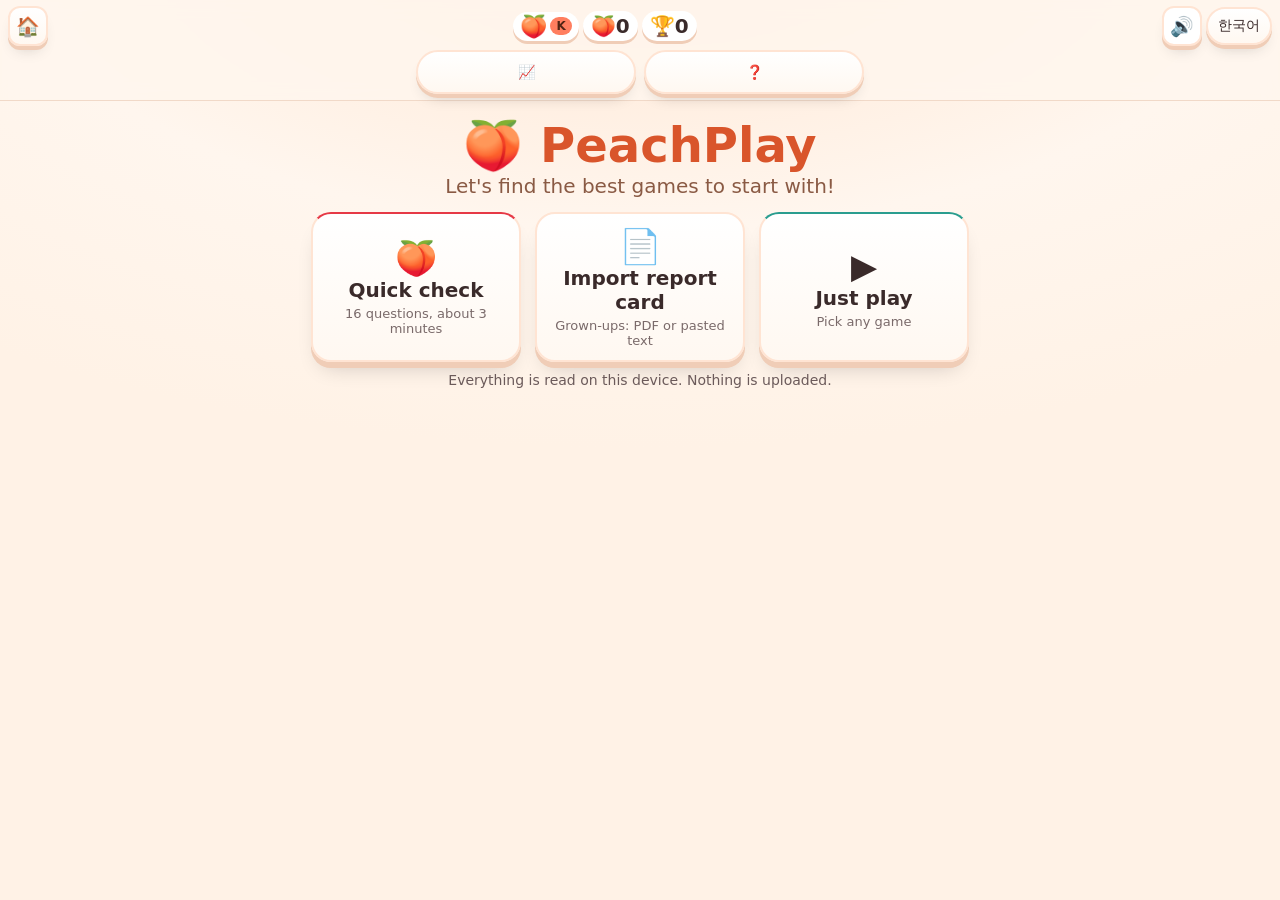
==== play/index.html @ 43c6a1ed "Update site (source commit 716fc8ab267067c719ed28357dd8ea54da8e684c)" ====
<!doctype html>
<html lang="en">
<head>
<meta charset="utf-8">
<meta name="viewport" content="width=device-width, initial-scale=1, viewport-fit=cover">
<meta name="mobile-web-app-capable" content="yes">
<meta name="apple-mobile-web-app-capable" content="yes">
<meta name="apple-mobile-web-app-title" content="PeachPlay">
<meta name="apple-mobile-web-app-status-bar-style" content="default">
<link rel="apple-touch-icon" href="apple-touch-icon.png">
<meta name="theme-color" content="#ff9a76">
<title>PeachPlay</title>
<link rel="manifest" href="manifest.webmanifest">
<link rel="icon" href="icon.svg" type="image/svg+xml">
<link rel="stylesheet" href="style.css">
<link rel="stylesheet" href="ui.css">
<link rel="stylesheet" href="demo.css">
<link rel="stylesheet" href="pair1to1.css">
<link rel="stylesheet" href="represent.css">
<link rel="stylesheet" href="directions.css">
<link rel="stylesheet" href="ladder.css">
<link rel="stylesheet" href="blockpuzzle.css">
<link rel="stylesheet" href="grade1.css">
<link rel="stylesheet" href="grade3-math.css">
<link rel="stylesheet" href="grade3-math2.css">
<link rel="stylesheet" href="grade3-read.css">
<link rel="stylesheet" href="grade3-sci.css">
<link rel="stylesheet" href="grade3-ss.css">
<link rel="stylesheet" href="grade4-math.css">
<link rel="stylesheet" href="grade4-math2.css">
<link rel="stylesheet" href="grade4-read.css">
<link rel="stylesheet" href="grade4-sci.css">
<link rel="stylesheet" href="grade4-ss.css">
<link rel="stylesheet" href="grade5-math.css">
<link rel="stylesheet" href="grade5-math2.css">
<link rel="stylesheet" href="grade5-read.css">
<link rel="stylesheet" href="grade5-sci.css">
<link rel="stylesheet" href="grade5-ss.css">
<link rel="stylesheet" href="beta.css">
<link rel="stylesheet" href="a11y.css">
<link rel="stylesheet" href="manip.css">
<link rel="stylesheet" href="puzzle.css">
<link rel="stylesheet" href="dictionary.css">
<link rel="stylesheet" href="print.css">
<link rel="stylesheet" href="paper.css">
<link rel="stylesheet" href="theme.css">
<link rel="stylesheet" href="gradeP.css">
<link rel="stylesheet" href="gap3-inquiry.css">
<link rel="stylesheet" href="gap3-social1.css">
<link rel="stylesheet" href="gap3-poetry.css">
<link rel="stylesheet" href="gap3-book.css">
<link rel="stylesheet" href="gap3-econ5.css">
<link rel="stylesheet" href="phoneme.css">
<link rel="stylesheet" href="habit.css">
<link rel="stylesheet" href="homecard.css">
</head>
<body>
<header>
  <button id="homeBtn" class="icon" aria-label="Home">🏠</button>
  <div class="hinfo"><button id="profBtn" class="chip" aria-label="Who is playing?">🍑</button><div id="peaches" aria-live="polite">🍑0</div><span id="cleanStreak" class="clean-streak" aria-live="polite" aria-atomic="true" hidden></span><button id="stkChip" class="chip" aria-label="Stickers">🏆0</button></div>
  <button id="muteBtn" class="icon" aria-label="Sound on/off">🔊</button>
  <button id="langBtn" class="pill">한국어</button>
  <nav id="hnav"><button id="navProg" class="pill">📈</button><button id="navFaq" class="pill">❓</button></nav>
</header>
<div id="sbar" role="progressbar" aria-valuemin="0" aria-valuenow="0" aria-valuemax="10"><i></i></div>
<main id="view"></main>
<div id="rot" role="alert"><div class="rotbox"><div class="rotico">📱↻</div><p>Turn your phone upright<br><span>폰을 세로로 돌려 주세요</span></p><button id="rotok" class="pill">Play anyway · 그냥 하기</button></div></div>
<script src="version.js"></script>
<script src="i18n.js"></script>
<script src="learnlog.js"></script>
<script src="learner-style.js"></script>
<script src="review-spacing.js"></script>
<script src="today.js"></script>
<script src="homecard.js"></script>
<script src="weekly.js"></script>
<script src="fluency-check.js"></script>
<script src="voice.js"></script>
<script src="core.js"></script>
<script src="demo.js"></script>
<script src="games-math.js"></script>
<script src="games-pair1to1.js"></script>
<script src="games-read.js"></script>
<script src="stroke-data.js"></script>
<script src="games-write.js"></script>
<script src="games-read2.js"></script>
<script src="games-phoneme.js"></script>
<script src="games-math2.js"></script>
<script src="games-represent.js"></script>
<script src="games-directions.js"></script>
<script src="games-ladder.js"></script>
<script src="games-ga.js"></script>
<script src="games-sci.js"></script>
<script src="games-sci2.js"></script>
<script src="games-brain.js"></script>
<script src="games-more.js"></script>
<script src="games-blocks.js"></script>
<script src="games-blockpuzzle.js"></script>
<script src="games-think.js"></script>
<script src="games-gifted.js"></script>
<script src="games1-math.js"></script>
<script src="games1-math2.js"></script>
<script src="games1-draw.js"></script>
<script src="games2-math.js"></script>
<script src="games2-read.js"></script>
<script src="games2-sci.js"></script>
<script src="maps-data.js"></script>
<script src="games2-ss.js"></script>
<script src="games3-math.js"></script>
<script src="games3-math2.js"></script>
<script src="games3-read.js"></script>
<script src="games3-sci.js"></script>
<script src="games3-ss.js"></script>
<script src="games4-math.js"></script>
<script src="games4-math2.js"></script>
<script src="games4-read.js"></script>
<script src="games4-sci.js"></script>
<script src="games4-ss.js"></script>
<script src="games5-math.js"></script>
<script src="games5-math2.js"></script>
<script src="games5-read.js"></script>
<script src="games5-sci.js"></script>
<script src="games5-ss.js"></script>
<script src="games1-read.js"></script>
<script src="games1-sci.js"></script>
<script src="world-data.js"></script>
<script src="games1-ss.js"></script>
<script src="games-puzzle.js"></script>
<script src="manip.js"></script>
<script src="dictionary.js"></script>
<script src="gradeP-data.js"></script>
<script src="gamesP-math.js"></script>
<script src="gamesP-read.js"></script>
<script src="gamesP-sci.js"></script>
<script src="gamesP-life.js"></script>
<script src="games-gap3-inquiry.js"></script>
<script src="games-gap3-social1.js"></script>
<script src="games-gap3-poetry.js"></script>
<script src="games-gap3-book.js"></script>
<script src="games-gap3-econ5.js"></script>
<script src="adaptive-extra.js"></script>
<script src="report-parse.js"></script>
<script src="profile.js"></script>
<script src="school-results.js"></script>
<script src="faq.js"></script>
<script src="profiles.js"></script>
<script src="adaptive.js"></script>
<script src="backup.js"></script>
<script src="session-report.js"></script>
<script src="app.js"></script>
<script src="print.js"></script>
<script src="paper.js"></script>
<script src="pwa.js"></script>
<script src="notice.js"></script>
<canvas id="fx"></canvas>
</body>
</html>
---- play/style.css ----
:root{--bg:#fff1e6;--card:#fff;--ink:#3a2a2a;--peach:#ff9a76;--leaf:#4caf50;--good:#2a9d8f;--bad:#e76f51;--blue:#4cc9f0;
  --math:#ff8c42;--read:#7b61ff;--ss:#e63946;--sci:#2a9d8f}
*{box-sizing:border-box;-webkit-tap-highlight-color:transparent}
html,body{margin:0;min-height:100%;background:var(--bg);color:var(--ink);font-family:"Segoe UI",system-ui,sans-serif;touch-action:manipulation}
header{display:flex;justify-content:space-between;align-items:center;padding:8px 16px;position:sticky;top:0;background:var(--bg);z-index:5}
#peaches{font-size:28px;font-weight:700}
button{font:inherit;color:inherit;cursor:pointer;border:0}
button:disabled{cursor:default}
.icon{font-size:32px;background:var(--card);border-radius:16px;width:64px;height:64px;box-shadow:0 3px 0 #0002}
.pill{font-size:20px;background:var(--card);border-radius:999px;padding:14px 22px;box-shadow:0 3px 0 #0002}
main{max-width:1000px;margin:0 auto;padding:8px 16px 40px;text-align:center}
h1{font-size:clamp(34px,6vw,54px);margin:4px 0 0;color:#d9552b}
h2{font-size:26px;text-align:left;margin:22px 0 10px}
.tag{font-size:20px;margin-bottom:8px;color:#8a5a44}
.subj.math h2{color:var(--math)}.subj.read h2{color:var(--read)}.subj.ss h2{color:var(--ss)}.subj.sci h2{color:var(--sci)}
.menu{display:grid;grid-template-columns:repeat(auto-fill,minmax(210px,1fr));gap:14px}
.big{background:var(--card);border-radius:24px;padding:16px 10px;font-size:22px;font-weight:700;box-shadow:0 6px 0 #0002;min-height:130px;border-top:8px solid var(--math)}
.big.read{border-top-color:var(--read)}.big.ss{border-top-color:var(--ss)}.big.sci{border-top-color:var(--sci)}
.big .gi{display:block;font-size:40px}
.big small{display:block;font-size:16px;font-weight:400;margin-top:6px;color:#7a6a6a}
.big:active,.opt:active{transform:translateY(3px)}
.prompt{font-size:clamp(24px,4vw,36px);font-weight:700;margin:12px 0}
.say{font-size:28px;background:var(--blue);border-radius:999px;padding:6px 16px;margin-left:10px}
.show{margin:8px 0;font-size:64px}
.train{display:flex;gap:10px;justify-content:center;flex-wrap:wrap;margin:14px 0}
.car{background:var(--card);border-radius:18px;padding:10px;min-width:100px;box-shadow:0 4px 0 #0002;border:4px solid var(--math)}
.car .n{font-size:42px;font-weight:800}
.car.gap{border-style:dashed;background:#fff8}
.dots{display:grid;grid-template-columns:repeat(5,1fr);gap:3px;font-size:16px;line-height:1.1;min-height:36px}
.pat .pc{background:var(--card);border-radius:14px;width:76px;height:76px;font-size:44px;display:flex;align-items:center;justify-content:center;border:3px solid var(--math)}
.pat .pc.gap{border-style:dashed;background:#fff8}
.opts{display:flex;gap:16px;justify-content:center;flex-wrap:wrap;margin-top:12px}
.opt{background:var(--card);border-radius:24px;min-width:130px;min-height:100px;padding:10px 16px;box-shadow:0 6px 0 #0002;display:flex;flex-direction:column;align-items:center;justify-content:center;font-size:24px}
.opt .num{font-size:52px;font-weight:800}
.opt .emo{font-size:72px;line-height:1.1}
.opt .ol{font-size:20px;font-weight:600;margin-top:4px}
.opt .word{font-size:28px;font-weight:700}
.opt.ok{background:var(--good);color:#fff}
.opt.no{background:var(--bad);color:#fff;animation:shake .3s}
@keyframes shake{25%{transform:translateX(-8px)}75%{transform:translateX(8px)}}
.opts.words .opt{min-width:220px}
.opts.groups .opt{min-width:200px}
.opts.shapes .opt{min-width:120px}
.opts.flags .opt{padding:12px}
.shape{width:90px;height:90px}
.flag{width:260px;max-width:40vw;border:2px solid #0003;border-radius:6px}
.grp{display:flex;flex-wrap:wrap;gap:2px;justify-content:center;max-width:210px;font-size:34px;line-height:1.1}
.grp.sm{font-size:30px}
.story{display:flex;align-items:center;justify-content:center;gap:14px;flex-wrap:wrap;font-size:34px}
.story .op{font-size:44px;font-weight:800}
.story .gone{opacity:.35;text-decoration:line-through;filter:grayscale(1);position:relative}
.story .gone::after{content:'✖';color:#c1121f;position:absolute;left:0;font-size:30px}
.frame{display:grid;grid-template-columns:repeat(5,1fr);gap:10px;max-width:560px;margin:20px auto;background:var(--card);padding:14px;border-radius:24px;box-shadow:0 5px 0 #0002}
.frame.mini{gap:4px;max-width:260px;margin:0;padding:8px}
.frame.mini .cell{font-size:26px;border-width:2px;border-radius:8px}
.cell{aspect-ratio:1;background:#eef;border-radius:16px;font-size:clamp(32px,7vw,56px);display:flex;align-items:center;justify-content:center;border:3px dashed #99a}
.cell.on{background:#ffeccf;border:3px solid var(--peach)}
/* Empty ten-frame cells are not buttons; no pointer cursor (Chromebook mouse users read it as clickable). */
.scatter{display:flex;flex-wrap:wrap;gap:6px;justify-content:center;max-width:620px;margin:0 auto}
.obj{background:none;font-size:56px;padding:4px;position:relative;line-height:1}
.obj.counted{opacity:.45}
.obj.counted::after{content:attr(data-n);position:absolute;right:0;top:0;background:var(--good);color:#fff;border-radius:50%;font-size:20px;width:30px;height:30px;line-height:30px;font-weight:700}
.graph{display:flex;gap:30px;justify-content:center;align-items:flex-end;font-size:30px}
.gstack{display:flex;flex-direction:column-reverse;border-bottom:4px solid #8a5a44;padding:0 10px}
.gstack span{line-height:1.1}
.glabel{margin-top:4px}
.letter{font-size:clamp(80px,18vw,140px);font-weight:800;color:var(--read);line-height:1}
.bigword{font-size:52px;font-weight:700}
.hint{font-size:18px;color:#8a5a44;margin-top:4px}
.mapwrap{display:flex;gap:20px;justify-content:center;align-items:center}
.map{display:grid;grid-template-columns:repeat(3,80px);grid-template-rows:repeat(3,80px);gap:4px;background:#bfe3b4;padding:8px;border-radius:14px}
.mc{background:#d9f2d0;border-radius:8px;font-size:48px;display:flex;align-items:center;justify-content:center}
.rose{position:relative;width:110px;height:110px;border:4px solid var(--ink);border-radius:50%;background:var(--card);font-size:22px;font-weight:800}
.rose span{position:absolute}.rn{top:2px;left:50%;transform:translateX(-50%)}.rs{bottom:2px;left:50%;transform:translateX(-50%)}.rw{left:8px;top:50%;transform:translateY(-50%)}.re{right:8px;top:50%;transform:translateY(-50%)}
.cheer{font-size:34px;font-weight:800;color:var(--good);min-height:46px;margin-top:10px}
.fact{font-size:22px;min-height:30px;color:#6b4a3a}
.next{font-size:28px;background:var(--peach);color:#fff;border-radius:999px;padding:16px 36px;box-shadow:0 5px 0 #0002;margin-top:10px}
.tablewrap{overflow-x:auto}
table{margin:auto;background:var(--card);border-radius:16px;padding:12px;font-size:18px;text-align:left}
td,th{padding:6px 12px}
.form{display:flex;flex-wrap:wrap;gap:10px;justify-content:center;align-items:center}
input{font:inherit;font-size:20px;padding:12px;border-radius:12px;border:2px solid #cbb;min-width:240px}
.link{background:none;text-decoration:underline;font-size:18px;margin:26px 0 10px;display:block;margin-inline:auto}
.note{font-size:14px;color:#8a7a7a;max-width:640px;margin:10px auto}
.focus{font-size:20px}
@media (max-width:600px){.flag{max-width:70vw}.opt .emo{font-size:56px}.map{grid-template-columns:repeat(3,64px);grid-template-rows:repeat(3,64px)}}

.progress{height:26px;background:#fff;border-radius:999px;margin:4px auto 0;max-width:420px;position:relative;overflow:hidden;box-shadow:inset 0 2px 0 #0002}
.progress div{height:100%;background:var(--peach)}
.progress span{position:absolute;inset:0;font-size:16px;font-weight:700;line-height:26px}
.skip{background:none;font-size:20px;text-decoration:underline;margin:6px 0}
.opt.picked{background:#ffe8b0}
.big.pick{border-top-width:8px;position:relative}
.big.pick::before{content:'⭐';position:absolute;right:10px;top:6px;font-size:26px}
.subj.picks h2{color:#d9552b}
.intro .big{min-height:170px}
textarea{width:100%;max-width:640px;font:inherit;font-size:16px;padding:10px;border-radius:12px;border:2px solid #cbb}
.note2{font-size:18px;color:#6b4a3a}
.warn{color:var(--bad);font-weight:700}

.canvaswrap{display:flex;justify-content:center;margin:8px 0}
canvas.draw{background:#fff;border-radius:18px;box-shadow:0 5px 0 #0002;touch-action:none;cursor:crosshair}
.palette{display:flex;gap:8px;justify-content:center;flex-wrap:wrap;margin:8px 0}
.sw{width:48px;height:48px;border-radius:50%;border:4px solid #fff;box-shadow:0 2px 0 #0003}
.sw.sel{border-color:var(--ink)}.sw.sz{background:var(--card);font-size:22px}
.slots{display:flex;gap:8px;justify-content:center;flex-wrap:wrap;margin:6px 0}
.slot{min-width:56px;height:68px;padding:0 8px;border-bottom:5px solid var(--ink);font-size:44px;font-weight:800;color:var(--good);display:flex;align-items:center;justify-content:center}
.opts.tiles .opt.tile{min-width:64px;min-height:72px;font-size:36px;font-weight:800;padding:6px 14px}
.tile.used{opacity:.25}
.big-say{font-size:44px;padding:10px 28px}
.bar{height:34px;border-radius:17px;margin:6px 0}
.opts.bars .opt{min-width:300px;align-items:flex-start}
.mem{display:grid;grid-template-columns:repeat(4,1fr);gap:10px;max-width:520px;margin:12px auto}
.card{aspect-ratio:1;border-radius:16px;background:var(--peach);font-size:44px;font-weight:800;position:relative;box-shadow:0 4px 0 #0002;color:var(--ink)}
.card .face{display:none}.card.flip{background:#fff}.card.flip .back{display:none}.card.flip .face{display:inline}
.card.gone{visibility:hidden}
.subj.write h2{color:#9d4edd}.big.write{border-top-color:#9d4edd}

.big.surprise{width:100%;max-width:420px;min-height:90px;margin:12px auto;display:block;border-top-color:var(--peach);background:#fff6ec}
.train.sm .car{min-width:70px;padding:6px}.train.sm .dots{font-size:12px}

.map.n4{grid-template-columns:repeat(4,64px);grid-template-rows:repeat(4,64px)}
.map.n4 .mc{font-size:38px}
/* Flags level 2: two small feature pictures per choice (stripes, star layout, star count, gold circle). */
.fpair{display:flex;gap:6px;align-items:center;justify-content:center}
.fpair{max-width:100%}
.ffeat{width:clamp(30px,6dvh,44px);flex:0 1 auto;min-width:0;height:auto;border:1px solid #0003;border-radius:4px}
.ffeat.fnum{width:auto;border:0;font-size:clamp(15px,3dvh,22px);white-space:nowrap;font-weight:800;line-height:1}
---- play/ui.css ----
/* Phone-first layout pass: everything for one question fits on one screen, answers sit in one row. */
header{padding:6px 12px}
.icon{width:52px;height:52px;font-size:26px;border-radius:14px}
.pill{font-size:17px;padding:10px 16px}
#peaches{font-size:24px}
main{padding:4px 12px 28px}

/* question line: text + small speaker inline */
.prompt{font-size:clamp(20px,5.6vw,32px);line-height:1.25;margin:6px 0 4px}
.say{display:inline-flex;align-items:center;justify-content:center;font-size:20px;width:44px;height:44px;padding:0;margin-left:8px;vertical-align:middle}
.show{margin:4px 0;font-size:clamp(44px,13vw,64px)}
.cheer{font-size:clamp(24px,6.5vw,34px);min-height:38px;margin-top:6px}
.fact{font-size:clamp(16px,4.4vw,22px);min-height:26px}

/* number trains: one row, cars share the width */
.train{display:flex;flex-wrap:nowrap;gap:6px;justify-content:center;margin:8px 0}
.car{flex:1 1 0;min-width:0;max-width:130px;padding:6px 4px;border-width:3px;border-radius:14px}
.car .n{font-size:clamp(26px,8.5vw,42px);line-height:1.1}
.dots{font-size:clamp(9px,2.7vw,15px);gap:1px;min-height:0}
.dots span{line-height:1.05}
.train.sm{flex-wrap:wrap}
.train.sm .car{flex:0 0 calc(20% - 6px);max-width:none}
.train.sm .dots{font-size:clamp(8px,2.2vw,11px)}
.pat{flex-wrap:wrap}
.pat .pc{flex:0 0 auto;width:clamp(48px,14vw,76px);height:clamp(48px,14vw,76px);font-size:clamp(28px,8vw,44px)}

/* answer rows: always one row (wrap only where many tiles are needed) */
.opts{display:flex;flex-wrap:nowrap;gap:10px;justify-content:center;align-items:stretch;margin-top:8px}
.opt{flex:1 1 0;min-width:0 !important;max-width:200px;min-height:84px;padding:8px 6px;border-radius:20px}
.opt .num{font-size:clamp(32px,10vw,52px)}
.opt .emo{font-size:clamp(40px,13vw,68px)}
.opt .ol{font-size:clamp(13px,3.6vw,18px);line-height:1.15;word-break:keep-all}
.opts.words,.opts.bars{flex-direction:column;align-items:center}
.opts.words .opt,.opts.bars .opt{flex:none;width:100%;max-width:460px;min-height:64px}
.opts.tiles{flex-wrap:wrap}
.opts.tiles .opt.tile{flex:0 0 auto;min-width:56px !important}
.opts.flags .opt{max-width:300px}
.flag{width:100%;max-width:none}
.opts.groups .opt{max-width:260px}
.grp{max-width:100%;font-size:clamp(22px,7vw,34px)}
.grp.sm{font-size:clamp(20px,6vw,30px)}
.shape{width:clamp(56px,18vw,90px);height:clamp(56px,18vw,90px)}
.bar{max-width:100%}

/* buttons */
.next{position:sticky;bottom:12px;font-size:clamp(22px,6vw,28px);padding:14px 32px;z-index:4}
.skip{font-size:16px;margin:2px 0}
.progress{height:20px;margin:2px auto 0}.progress span{line-height:20px;font-size:13px}

/* home: two columns on phones */
h1{font-size:clamp(30px,8vw,48px);margin:2px 0 0}
h2{font-size:22px;margin:16px 0 8px}
.menu{grid-template-columns:repeat(auto-fill,minmax(150px,1fr));gap:10px}
.big{min-height:112px;padding:12px 8px;font-size:clamp(16px,4.4vw,20px);border-radius:20px}
.big .gi{font-size:34px}
.big small{font-size:13px;margin-top:4px}
.big.surprise{min-height:76px;font-size:22px}
.big.surprise .gi{display:inline;margin-right:8px;font-size:30px}
.mem{gap:8px}
.map{grid-template-columns:repeat(3,clamp(52px,16vw,80px));grid-template-rows:repeat(3,clamp(52px,16vw,80px))}
.map.n4{grid-template-columns:repeat(4,clamp(46px,13vw,64px));grid-template-rows:repeat(4,clamp(46px,13vw,64px))}
.rose{width:clamp(80px,24vw,110px);height:clamp(80px,24vw,110px);font-size:18px}
.mapwrap{gap:12px}
.frame{max-width:min(520px,100%);gap:6px;padding:10px;margin:10px auto}
.scatter .obj,.obj{font-size:clamp(40px,12vw,56px)}
.letter{font-size:clamp(70px,22vw,130px)}
.slot{min-width:44px;height:56px;font-size:36px}

/* dots: drawn with CSS so they scale exactly to the car width */
.car{overflow:hidden}
.dots{display:grid;grid-template-columns:repeat(5,1fr);gap:clamp(1px,.6vw,3px);font-size:0;padding:0 2px}
.dots span{display:block;font-size:0;aspect-ratio:1;border-radius:50%;background:radial-gradient(circle at 35% 30%,#8ecbff,#2f80ed)}
html,body{overflow-x:clip}

/* use the height of a phone: roomier rows */
.opts{margin-top:clamp(14px,4vh,40px)}
.opt{min-height:clamp(96px,15vh,150px)}
.train{margin:clamp(10px,3vh,28px) 0}
.opts.words .opt,.opts.bars .opt{min-height:64px}
.opts.tiles .opt.tile{min-height:64px}
.cheer{margin-top:clamp(8px,2vh,20px)}

/* global sound toggle in the header */
#muteBtn{width:52px;height:52px;font-size:26px;background:#fff}
#muteBtn.off{background:#ffd6d0}
body.muted .say{opacity:.35}

/* check-ups */
h2{display:flex;justify-content:space-between;align-items:center;gap:8px}
.chk{background:#fff;border-radius:999px;padding:8px 14px;font-size:15px;font-weight:700;box-shadow:0 3px 0 #0002;color:var(--ink)}
.scorebox{background:#fff;border-radius:24px;padding:16px;max-width:420px;margin:10px auto;box-shadow:0 5px 0 #0002}
.bigscore{display:block;font-size:56px;font-weight:800;color:var(--good)}
.peachrow{display:block;font-size:24px;line-height:1.3;word-break:break-all}
.cmp{font-size:22px;font-weight:700}
.good{color:var(--good);font-size:20px;font-weight:700}
.bar2{display:inline-block;width:90px;height:12px;background:#eee;border-radius:6px;overflow:hidden}.bar2 i{display:block;height:100%;background:var(--peach)}

/* brain games */
.subj.brain h2{color:#6c5ce7}.big.brain{border-top-color:#6c5ce7}
.dotsvg{width:min(92vw,440px);max-height:56vh;background:#fff;border-radius:20px;box-shadow:0 5px 0 #0002;margin:6px auto;display:block;touch-action:none}
.dc{fill:#fff;stroke:#1d3557;stroke-width:1.2}.dg.done .dc{fill:#06d6a0}.dg.no .dc{fill:#e76f51}
.dt{font-size:5px;font-weight:800;text-anchor:middle;fill:#1d3557;pointer-events:none}
.dg{cursor:pointer}
.ldot{fill:#1d3557}
.lcount{font-size:22px;font-weight:800;margin:4px 0}
.shadowed{filter:brightness(0);opacity:.85}
.maze{display:grid;grid-template-columns:repeat(var(--n),var(--cs,clamp(44px,14vw,64px)));margin:10px auto;width:max-content;touch-action:none;background:#fff;border-radius:6px;padding:4px}
.mc2{width:clamp(44px,14vw,64px);height:clamp(44px,14vw,64px);display:flex;align-items:center;justify-content:center;font-size:clamp(26px,8vw,38px);border:0 solid #1d3557}
.mc2.wt{border-top-width:4px}.mc2.wr{border-right-width:4px}.mc2.wb{border-bottom-width:4px}.mc2.wl{border-left-width:4px}
.mc2.trail{background:#fff0c9}
.dpad{display:flex;flex-direction:column;align-items:center;gap:6px;margin-top:8px}
.dpad .pill{font-size:26px;min-width:64px;min-height:56px;margin:2px}
.pads{display:grid;grid-template-columns:1fr 1fr;gap:12px;width:min(88vw,360px);margin:14px auto}
.pad{aspect-ratio:1.2;border-radius:24px;box-shadow:0 6px 0 #0003;opacity:.78}
.pad.lit{opacity:1;filter:brightness(1.35);transform:scale(.97);box-shadow:0 0 0 6px #fff8}
.opts.five .opt,.opts.four .opt{padding:4px}

/* game screens: question on top, picture centered, answers within thumb reach */
#view:has(> .prompt){display:flex;flex-direction:column;min-height:calc(100dvh - 72px)}
#view:has(> .prompt) > .show{margin:auto 0;padding:6px 0}
#view:has(> .prompt) > .frame,#view:has(> .prompt) > .dotsvg,#view:has(> .prompt) > .maze,#view:has(> .prompt) > .canvaswrap,#view:has(> .prompt) > .mem,#view:has(> .prompt) > .pads,#view:has(> .prompt) > .scatter{margin-top:auto;margin-bottom:auto}
#view:has(> .prompt) > .opts{margin-top:0;margin-bottom:6px}
#view:has(> .prompt) > .opts.tiles{margin-top:8px}
#view:has(> .prompt) > .cheer{margin-top:4px}
.frame.big10{max-width:min(380px,88vw);margin:0 auto;gap:8px}
.frame.big10 .cell{font-size:clamp(28px,9vw,44px)}
.cell.new{background:#d6f5e3;border:3px solid var(--good);animation:pop .35s}
@keyframes pop{0%{transform:scale(.6)}100%{transform:scale(1)}}
.eqline{font-size:clamp(40px,12vw,64px)}
.qbox{display:inline-block;min-width:1.2em;border:4px dashed var(--peach);border-radius:14px;padding:0 10px}
.num.eq{font-size:clamp(30px,9vw,44px);white-space:nowrap}

.linesvg~div .pill{min-height:52px;min-width:96px;touch-action:manipulation}

/* no picture above the answers: center the answers instead of leaving a gap */
#view:has(> .prompt):not(:has(> .show)) > .opts{margin-top:auto;margin-bottom:auto}
#view:has(> .prompt):not(:has(> .show)) > .opts .opt{min-height:clamp(120px,22vh,200px)}
#view:has(> .prompt):not(:has(> .show)) > .opts .emo{font-size:clamp(48px,15vw,84px)}
#view:has(> .prompt):not(:has(> .show)) > .opts.groups .opt{min-height:clamp(150px,26vh,240px)}
.show .emo{font-size:clamp(72px,24vw,120px);line-height:1}
.show .bigword .emo{font-size:clamp(56px,18vw,90px)}
#view:has(> .prompt):not(:has(> .show)) > .opts .grp,#view:has(> .prompt):not(:has(> .show)) > .opts .grp.sm{font-size:clamp(30px,9.5vw,46px)}

/* ===== polish: look and feel ===== */
html,body{font-family:ui-rounded,"SF Pro Rounded","Nunito","Segoe UI",system-ui,sans-serif;background:radial-gradient(1100px 520px at 50% -8%,#ffe6d2 0,#fff6ee 58%,#fff2e6 100%) fixed;color:#3a2a2a}
header{background:rgba(255,246,238,.85);backdrop-filter:blur(8px)}
.opt,.big,.icon,.pill{background:linear-gradient(#fff,#fff8f1);box-shadow:0 6px 0 #f0cdb7,0 14px 22px -10px #00000033;border:2px solid #ffe4d3;transition:transform .08s,box-shadow .08s}
.icon,.pill{box-shadow:0 4px 0 #f0cdb7,0 10px 16px -8px #0003}
.opt:active,.big:active,.pill:active,.icon:active{transform:translateY(4px);box-shadow:0 2px 0 #f0cdb7}
@media (hover:hover){.opt:hover:not(:disabled),.big:hover{transform:translateY(-2px)}}
.opt.ok{background:linear-gradient(#3ccfb1,#2a9d8f);color:#fff;border-color:#2a9d8f;box-shadow:0 6px 0 #1f7a6f}
.opt.no{background:linear-gradient(#f08a6f,#e76f51);color:#fff;border-color:#e76f51}
.next{background:linear-gradient(#ffad8c,#ff8a65);box-shadow:0 6px 0 #d96b47,0 14px 22px -10px #0004}
.big.surprise{background:linear-gradient(#fff3e0,#ffe2c2)}
.hero{display:flex;align-items:center;justify-content:center;gap:10px;margin:2px 0 -4px}
.hero .peachy{width:clamp(72px,22vw,104px);height:auto;animation:float 3s ease-in-out infinite}
.bubble{background:#fff;border-radius:18px;padding:10px 16px;font-weight:800;font-size:clamp(16px,4.6vw,22px);box-shadow:0 4px 0 #f0cdb7;position:relative}
.bubble::before{content:'';position:absolute;left:-9px;top:50%;margin-top:-8px;border:8px solid transparent;border-right-color:#fff;border-left:0}
@keyframes float{50%{transform:translateY(-6px) rotate(-3deg)}}
pk-cheer{display:flex;align-items:center;justify-content:center;gap:10px}
pk-cheer .peachy{width:clamp(40px,12vw,56px);height:auto;flex:none}
pk-cheer .peachy.happy{animation:hop .6s}
pk-cheer .peachy.oops{animation:shake .4s}
@keyframes hop{0%{transform:translateY(8px) scale(.8)}40%{transform:translateY(-12px) scale(1.1)}100%{transform:none}}
#sbar{height:8px;background:#f3d9c8;margin:0 14px 2px;border-radius:99px;overflow:hidden;visibility:hidden}
#sbar i{display:block;height:100%;width:0;background:linear-gradient(90deg,#ff9a76,#ffd166);border-radius:99px;transition:width .45s}
#fx{position:fixed;inset:0;pointer-events:none;z-index:50;width:100%;height:100%}
.toprow{display:grid;grid-template-columns:1fr 1fr;gap:10px;margin:10px 0}
.toprow .big.surprise{margin:0;max-width:none;width:100%;min-height:72px;font-size:clamp(15px,4.2vw,20px);display:flex;align-items:center;justify-content:center;gap:6px}
.toprow .big.surprise .gi{margin:0;font-size:26px}
.stickergrid{display:grid;grid-template-columns:repeat(5,1fr);gap:10px;max-width:460px;margin:12px auto}
.stk{aspect-ratio:1;display:flex;align-items:center;justify-content:center;font-size:clamp(28px,9vw,42px);border-radius:16px;background:#fff;box-shadow:0 3px 0 #0002}
.stk.lock{background:#f2e6dc;color:#c9b7a8;font-size:22px;box-shadow:none}.stk.got{animation:pop .4s}
.newsticker{margin:8px auto;font-weight:800;font-size:20px}
.newsticker .stk{width:112px;height:112px;margin:6px auto;font-size:64px;background:#fff7d6;animation:pop .7s;box-shadow:0 0 0 6px #ffe08a,0 8px 0 #0002}
/* new game visuals */
.qsvg{width:100%;max-width:150px;height:auto;display:block;margin:auto}
.bignum{font-size:clamp(70px,22vw,110px);font-weight:800;color:var(--good);line-height:1}
.nlsvg{width:min(94vw,520px);height:auto}
.clocksvg{width:clamp(150px,46vw,220px);height:auto}
.coinsvg{width:clamp(44px,13vw,64px);height:auto}
.coinrow{display:flex;flex-wrap:wrap;gap:6px;justify-content:center;max-width:420px;margin:auto}
.cdot{display:inline-block;width:clamp(44px,14vw,68px);height:clamp(44px,14vw,68px);border-radius:50%;border:3px solid #fff;box-shadow:0 3px 0 #0003}
.mixrow{display:flex;align-items:center;justify-content:center;gap:10px;font-size:40px}
.rgrid{display:grid;grid-template-columns:repeat(var(--n),clamp(56px,17vw,80px));gap:4px;margin:auto;background:#d9f2d0;padding:6px;border-radius:14px}
.rc{width:clamp(56px,17vw,80px);height:clamp(56px,17vw,80px);background:#f3fbef;border-radius:10px;display:flex;align-items:center;justify-content:center;font-size:clamp(30px,10vw,44px)}
.rprog{min-height:54px;background:#fff;border-radius:14px;padding:6px 10px;margin:8px auto;font-size:30px;max-width:420px;width:100%;box-shadow:inset 0 2px 0 #0001}
.rprog em{font-size:15px;color:#8a7a7a;font-style:normal}
.rkeys{display:flex;gap:8px;justify-content:center;margin:6px 0}
.rkeys .pill{font-size:28px;min-width:62px;min-height:56px}

/* block drop */
.bstat{font-size:22px;font-weight:800;margin:2px 0}
.bboard{--cs:clamp(30px,9vw,42px);display:grid;grid-template-columns:repeat(var(--w),var(--cs));gap:2px;background:#cfe3f5;padding:5px;border-radius:14px;touch-action:none;margin:6px auto;width:max-content;box-shadow:0 5px 0 #0002;user-select:none}
.bc{width:var(--cs);height:var(--cs);border-radius:7px;background:#eaf3fb;box-sizing:border-box}
.bc.f{box-shadow:inset 0 -5px 0 #0003,inset 0 3px 0 #fff5}
.bc.g{background:transparent;border:2.5px dashed #7aa7d1}
.bctl{display:flex;gap:10px;justify-content:center;margin:8px 0}
.bctl .pill{min-width:clamp(60px,18vw,84px);min-height:64px;font-size:30px;padding:0}

/* ===== beveled tiles shared by block games ===== */
.bpc,.bc.f{box-shadow:inset 0 4px 0 rgba(255,255,255,.5),inset 0 -4px 0 rgba(0,0,0,.22),inset 4px 0 0 rgba(255,255,255,.22),inset -4px 0 0 rgba(0,0,0,.14)}
/* block puzzle */
.bpscreen{background:linear-gradient(#cdf7ef,#b6f1e5);border-radius:22px;padding:12px 8px 14px;margin-top:4px;box-shadow:0 6px 0 #8fd9cf}
.bphud{display:flex;align-items:center;justify-content:center;gap:26px;min-height:62px;color:#fff;text-shadow:0 3px 0 #0003}
.bphud .goal{display:flex;flex-direction:column;align-items:center;font-size:30px;font-weight:800;line-height:1}
.bphud .goal .gemsvg{width:42px;height:42px;filter:drop-shadow(0 2px 0 #0003)}
.bphud .gi2{font-size:34px}.bphud .lvl{font-size:22px;font-weight:800;color:#3a8f86;text-shadow:none}
.bigscore2{font-size:56px;font-weight:800;color:#4bbfae;text-shadow:0 3px 0 #fff,0 6px 0 #0002;line-height:1}
.bpboardwrap{display:flex;justify-content:center;margin-top:6px}
.bpboard{--cs:min(46px,calc((100vw - 64px) / var(--n)));display:grid;grid-template-columns:repeat(var(--n),var(--cs));gap:1px;background:#c5e9e3;border:6px solid #7fc6c3;border-radius:16px;padding:1px;touch-action:none;user-select:none;box-shadow:0 5px 0 #6bb3af}
.bpcell{width:var(--cs);height:var(--cs);background:#e8fdf9;position:relative}
.bpc{position:absolute;inset:0;background:var(--tc);border-radius:3px}
.bpc.gem{background:#d8b788}
.bpc .gemsvg{position:absolute;inset:16%;width:68%;height:68%}
.bpcell.gv{background:#c6f4d4}.bpcell.gx{background:#ffd9d4}.bpcell.gw{background:#fff1a8;box-shadow:inset 0 0 0 2px #ffcf33}
.bpcell.clr .bpc{animation:bpclear .32s ease-in forwards}
@keyframes bpclear{40%{filter:brightness(1.6)}100%{transform:scale(.1) rotate(40deg);opacity:0}}
.bptray{display:flex;justify-content:space-around;align-items:center;min-height:128px;margin-top:12px;touch-action:none}
.bpslot{width:31%;height:112px;display:flex;align-items:center;justify-content:center;cursor:grab;touch-action:none}
.bppiece{display:grid;grid-template-columns:repeat(var(--pw),var(--ts));grid-template-rows:repeat(var(--ph),var(--ts));--ts:min(28px,calc(104px / max(var(--pw),var(--ph))));filter:drop-shadow(0 3px 0 #0002)}
.bppiece.full{--ts:var(--cs);filter:drop-shadow(0 10px 6px #0005)}
.bppiece .bpc{position:relative;inset:auto;width:var(--ts);height:var(--ts)}
.bppiece span{display:block;width:var(--ts);height:var(--ts)}
.bpdrag{position:fixed;z-index:70;pointer-events:none}
.bpslot.lift .bppiece{opacity:.2}
.bphint{min-height:26px;text-align:center;font-weight:700;color:#2b6f69;margin-top:8px;font-size:clamp(14px,4vw,18px)}
.bpover{position:fixed;inset:0;background:#0007;display:flex;align-items:center;justify-content:center;z-index:80}
.bpcard{background:#fff;border-radius:26px;padding:24px 30px;text-align:center;box-shadow:0 10px 0 #0003;max-width:86vw;animation:pop .35s}
.bpcard h2{margin:0 0 6px;font-size:28px}.bpcard .stars{font-size:44px;margin:6px 0 12px;letter-spacing:4px}
.bpgo{background:linear-gradient(#63e783,#27b246);color:#fff;font-size:28px;font-weight:800;border-radius:16px;padding:14px 38px;box-shadow:0 6px 0 #17802f;border:2px solid #86f2a0;text-shadow:0 2px 0 #0003;min-width:200px}
.bpgo:active{transform:translateY(4px);box-shadow:0 2px 0 #17802f}
/* adventure map */
.bpmap{background:linear-gradient(#4f5fc7,#33408e);border-radius:22px;padding:14px 10px 16px;color:#fff;text-align:center;box-shadow:0 6px 0 #232d6b}
.bphead{font-size:30px;font-weight:800;text-shadow:0 3px 0 #0003}
.trophy svg{width:60px;height:60px;margin-top:4px}
.bpcap{opacity:.85;margin:4px 0 12px;font-size:clamp(14px,4vw,17px)}
.bprow{display:flex;justify-content:center;gap:3px;margin-bottom:3px}
.bpt{--ts:clamp(30px,9.2vw,40px);width:var(--ts);height:var(--ts);background:#3c4a96;color:#8794d6;font-weight:800;border-radius:4px;font-size:15px;box-shadow:inset 0 0 0 1px #0003;border:0;padding:0}
.bpt.done{background:linear-gradient(#6fc8f7,#3a9bd9);color:#fff;box-shadow:inset 0 4px 0 #fff6,inset 0 -4px 0 #0003}
.bpt.cur{background:linear-gradient(#ffe066,#f5b800);color:#8a4b00;box-shadow:0 0 0 3px #fff9,inset 0 4px 0 #fff8;transform:scale(1.18);position:relative;z-index:2;animation:float 1.6s ease-in-out infinite}
.bptiles{margin:6px 0 14px}
.bpend{background:rgba(255,255,255,.14);color:#fff;border-radius:999px;padding:10px 22px;font-size:17px;font-weight:700;margin-top:12px;display:block;margin-inline:auto}
/* falling blocks: same look */
.bstatrow{display:flex;align-items:center;justify-content:center;gap:24px;margin:2px 0}
.bnextbox{display:flex;align-items:center;gap:8px;font-weight:700;color:#3a8f86}
.bnext{--pw:2;display:grid;grid-template-columns:repeat(var(--pw),16px);gap:2px;background:#e8fdf9;padding:5px;border-radius:8px;min-width:38px;min-height:38px;justify-content:center;align-content:center}
.bnext i,.bnext b{display:block;width:16px;height:16px;border-radius:3px}.bnext i{box-shadow:inset 0 3px 0 #fff8,inset 0 -3px 0 #0003}
.bboard{background:#c5e9e3;border:6px solid #7fc6c3;border-radius:16px;gap:1px;padding:1px;box-shadow:0 5px 0 #6bb3af}
.bc{background:#e8fdf9;border-radius:3px}
.bc.g{background:#d7f5ef;border:2.5px dashed #6fbdb6}

/* think & create */
.subj.create h2{color:#d6336c}.big.create{border-top-color:#d6336c}
.gdots{display:flex;gap:6px;justify-content:center;margin:6px 0}.gdots i{width:12px;height:12px;border-radius:50%;background:#e7d7cb}.gdots i.ok{background:#2a9d8f}.gdots i.bad{background:#e76f51}
.gstage{display:flex;align-items:center;justify-content:center;width:min(78vw,300px);height:min(78vw,300px);margin:12px auto;border-radius:32px;background:linear-gradient(#fff,#fff4e8);border:3px solid #ffe0cc;box-shadow:0 8px 0 #f0cdb7;font-size:clamp(90px,28vw,150px);touch-action:manipulation}
.gstage.tap{background:#d6f5e3;border-color:#2a9d8f}
.gfb{min-height:36px;font-size:30px;text-align:center}
.cardstage{display:flex;justify-content:center;align-items:center;min-height:110px;margin:8px 0}
.boxes{display:flex;gap:18px;justify-content:center;margin:10px 0}
.cbox{width:clamp(110px,34vw,150px);height:clamp(110px,34vw,150px);border-radius:22px;background:linear-gradient(#fff,#fff6ee);border:4px dashed #cdb9a8;box-shadow:0 6px 0 #f0cdb7;display:flex;align-items:center;justify-content:center}
.cbox.hint{border-color:#2a9d8f;background:#d6f5e3;animation:pop .35s}
.memrow{display:flex;gap:12px;justify-content:center;font-size:clamp(46px,14vw,72px);flex-wrap:wrap;margin:16px 0}
.timebar{height:10px;max-width:320px;margin:10px auto;background:#f3d9c8;border-radius:99px;overflow:hidden}.timebar i{display:block;height:100%;width:100%;background:linear-gradient(90deg,#ffd166,#ff9a76);transform-origin:left;animation:shrink linear forwards}
@keyframes shrink{to{transform:scaleX(0)}}
.sdwrap{display:flex;flex-direction:column;align-items:center;gap:4px}
.sdg{display:grid;grid-template-columns:repeat(var(--c),clamp(52px,16vw,74px));gap:6px;background:#fff;padding:8px;border-radius:16px;box-shadow:0 4px 0 #f0cdb7}
.sdc{font-size:clamp(30px,10vw,46px);background:#fff8f1;border-radius:12px;aspect-ratio:1;padding:0;border:2px solid #ffe4d3}
.sdc.found{background:#d6f5e3;border-color:#2a9d8f}.sdc.no{background:#ffd9d4;animation:shake .3s}
.sdarrow{font-size:20px;opacity:.5}
.shape.big{width:clamp(110px,34vw,170px);height:clamp(110px,34vw,170px);fill:#cfd8e6}
.opt.idea.picked{background:linear-gradient(#ffe9a8,#ffd166);border-color:#f5b800}
.opts.imagine{flex-wrap:wrap}.opts.imagine .opt{flex:0 0 30%;max-width:none}
.scene{position:relative;width:100%;max-width:440px;aspect-ratio:1.25;margin:8px auto;border-radius:22px;box-shadow:0 6px 0 #0002;overflow:hidden;touch-action:none;cursor:pointer;border:4px solid #fff}
.scene .ps{position:absolute;font-size:clamp(32px,10vw,50px);line-height:1;user-select:none}
.pal{display:flex;flex-wrap:wrap;gap:6px;justify-content:center;max-width:440px;margin:6px auto}
.stkb{font-size:28px;width:52px;height:52px;border-radius:14px;background:#fff;box-shadow:0 3px 0 #f0cdb7;padding:0}.stkb.sel{background:#ffe9a8;outline:3px solid #f5b800}
.sparkrow{display:flex;gap:10px;justify-content:center;font-size:clamp(60px,20vw,100px)}
.spark{animation:float 3s ease-in-out infinite}.spark:nth-child(2){animation-delay:.4s}.spark:nth-child(3){animation-delay:.8s}

/* challenge zone */
.subj.gifted h2{color:#5f3dc4}.big.gifted{border-top-color:#5f3dc4}
.ag{display:grid;grid-template-columns:repeat(2,auto);gap:10px;justify-content:center}
.ag:has(.ac:nth-child(4)):not(:has(.ac:nth-child(5))){grid-template-columns:repeat(2,auto)}
.ac{display:flex;align-items:center;justify-content:center;width:clamp(70px,22vw,100px);height:clamp(70px,22vw,100px);background:#fff;border-radius:18px;font-size:clamp(40px,13vw,60px);box-shadow:0 4px 0 #f0cdb7}
.ac.q{background:#fff8f1;border:3px dashed var(--peach);color:var(--peach);font-weight:800}
.mxg{display:grid;grid-template-columns:repeat(var(--n),auto);gap:8px;justify-content:center}
.mxc{display:flex;align-items:center;justify-content:center;width:clamp(58px,18vw,76px);height:clamp(58px,18vw,76px);background:#fff;border-radius:14px;box-shadow:0 3px 0 #f0cdb7}
.mxc.q{background:#fff8f1;border:3px dashed var(--peach);color:var(--peach);font-size:34px;font-weight:800}
.fig{display:block}
.rotg{display:grid;grid-template-columns:repeat(var(--w),var(--px));grid-template-rows:repeat(var(--h),var(--px));gap:2px}
.rotg i,.rotg b{display:block;width:var(--px);height:var(--px);border-radius:4px}.rotg i{box-shadow:inset 0 4px 0 #fff6,inset 0 -4px 0 #0003}
.logictext{font-size:clamp(20px,5.6vw,28px);font-weight:700;max-width:420px;margin:auto;line-height:1.45;background:#fff;border-radius:18px;padding:14px 18px;box-shadow:0 4px 0 #f0cdb7}
details.gi{background:#fff;border-radius:14px;padding:10px 14px;margin:10px auto;max-width:640px;text-align:left;font-size:15px}
details.gi summary{font-weight:700;cursor:pointer}

/* round-complete screen: centered buttons */
.menu.intro{display:flex;flex-wrap:wrap;justify-content:center;gap:14px;margin-top:14px}
.menu.intro .big{flex:0 1 210px;min-width:150px;min-height:150px}
.menu.intro .big small{white-space:normal}
.toprow .big.surprise .bt{display:flex;flex-direction:column;align-items:flex-start;text-align:left;line-height:1.15}
.toprow .big.surprise .bt small{font-size:12px;font-weight:500;margin:2px 0 0;color:#7a6a6a}

/* sticky info header */
header{position:sticky;top:0;z-index:30;display:grid;grid-template-columns:auto 1fr auto auto;align-items:center;gap:8px;padding:6px 10px;border-bottom:1px solid #f1d9c8}
.hinfo{display:flex;align-items:center;justify-content:center;gap:8px;min-width:0}
#peaches,.chip{font-size:clamp(17px,5vw,24px);font-weight:800;background:#fff;border-radius:999px;padding:4px 12px;box-shadow:0 3px 0 #f0cdb7;white-space:nowrap}
.chip{border:0;cursor:pointer;color:inherit}
header .icon,#muteBtn{width:46px;height:46px;font-size:22px;border-radius:14px}
header .pill{font-size:15px;padding:10px 12px}
.helpbtn{display:block;margin:6px auto 2px;font-size:16px;padding:8px 18px}
.faqlist{max-width:680px;margin:12px auto;text-align:left}
details.faq{background:#fff;border-radius:16px;padding:12px 16px;margin:8px 0;box-shadow:0 3px 0 #f0cdb7}
details.faq summary{font-weight:800;font-size:clamp(16px,4.4vw,19px);cursor:pointer;list-style:none;display:flex;gap:8px}
details.faq summary::before{content:'Q';color:#fff;background:var(--peach);border-radius:8px;min-width:24px;height:24px;display:inline-flex;align-items:center;justify-content:center;font-size:14px;margin-top:1px}
details.faq p{margin:8px 0 2px 32px;line-height:1.5;font-size:clamp(15px,4vw,17px);color:#4a3a3a}

/* ===== fit every game screen into one screen (no scrolling) ===== */
.opts{margin-top:clamp(8px,2.5dvh,40px)}
.opt{min-height:clamp(78px,14dvh,150px)}
.opts.words .opt{min-height:clamp(46px,8dvh,64px)}
.opts.bars .opt{min-height:clamp(42px,7dvh,64px)}
.opts.tiles .opt.tile{min-height:clamp(52px,8dvh,64px)}
.show .emo{font-size:clamp(48px,min(24vw,14dvh),120px)}
.show .bigword .emo{font-size:clamp(44px,min(18vw,11dvh),90px)}
.shape.big{width:clamp(80px,min(34vw,17dvh),170px);height:clamp(80px,min(34vw,17dvh),170px)}
.opts.imagine .opt{flex:0 0 31%;min-height:clamp(66px,10.5dvh,100px)}
.opts.imagine .emo{font-size:clamp(30px,min(10vw,6.5dvh),52px)}
.opts.imagine .ol{font-size:clamp(12px,3.2vw,15px)}
/* the Next button floats above the layout, so it never makes the page taller */
#nx{position:fixed;bottom:12px;left:50%;transform:translateX(-50%);z-index:40;margin:0;width:max-content}
/* block puzzle */
.bpboard{--cs:max(24px,min(64px,calc((100vw - 56px) / var(--n)),calc((85dvh - 300px) / var(--n))))}
.bpscreen{padding:8px 8px 10px}
.bphud{min-height:52px;gap:20px}
.bphud .goal{font-size:26px}.bphud .goal .gemsvg{width:34px;height:34px}.bphud .gi2{font-size:28px}
.bptray{min-height:clamp(80px,14dvh,128px);margin-top:8px}
.bpslot{height:clamp(72px,12.5dvh,112px)}
.bppiece{--ts:min(28px,calc(clamp(66px,11.5dvh,104px) / max(var(--pw),var(--ph))))}
.bphint{min-height:22px;margin-top:4px}
.bpmap{padding:10px 8px 12px}
.trophy svg{width:clamp(36px,8dvh,60px);height:clamp(36px,8dvh,60px)}
/* falling blocks */
.bboard{--cs:max(22px,min(46px,calc((100dvh - 350px) / var(--h)),calc((100vw - 60px) / var(--w))))}
.bctl{margin:4px 0}.bctl .pill{min-height:clamp(52px,8dvh,64px)}
/* maze */
.maze{--mcs:max(28px,min(64px,calc((100dvh - 330px) / var(--n)),calc((100vw - 48px) / var(--n))));grid-template-columns:repeat(var(--n),var(--mcs))}
.mc2{width:var(--mcs);height:var(--mcs)}
.dpad{flex-direction:row;flex-wrap:wrap;justify-content:center;gap:8px;margin-top:6px}
.dpad>div{display:contents}
.dpad .pill{min-height:clamp(48px,7dvh,56px);margin:0}
/* robot */
.rgrid{--rcs:max(38px,min(80px,calc((100dvh - 440px) / var(--n)),calc((100vw - 56px) / var(--n))));grid-template-columns:repeat(var(--n),var(--rcs))}
.rc{width:var(--rcs);height:var(--rcs);font-size:calc(var(--rcs) * .55)}
.rprog{min-height:46px;margin:4px auto;font-size:26px}
.rkeys .pill{min-height:clamp(46px,7dvh,56px)}
/* spot the difference */
.sdg{--sdcs:max(34px,min(74px,calc((100dvh - 300px) / 6.8),calc((100vw - 64px) / 3.3)));grid-template-columns:repeat(var(--c),var(--sdcs))}
.sdc{width:var(--sdcs);height:var(--sdcs);aspect-ratio:auto;font-size:calc(var(--sdcs) * .6)}
/* build a scene */
.scene{width:min(100%,440px,calc(30dvh * 1.25));margin:6px auto}
.stkb{width:42px;height:42px;font-size:22px;border-radius:12px}
.pal{gap:4px;margin:4px auto}

/* answers without a picture: scale with the screen height, and keep list-style answers compact */
#view:has(> .prompt):not(:has(> .show)) > .opts .opt{min-height:clamp(96px,17dvh,200px)}
#view:has(> .prompt):not(:has(> .show)) > .opts.groups .opt{min-height:clamp(110px,22dvh,240px)}
#view:has(> .prompt):not(:has(> .show)) > .opts.words .opt,#view:has(> .prompt):not(:has(> .show)) > .opts.bars .opt{min-height:clamp(46px,8dvh,64px)}
#view:has(> .prompt):not(:has(> .show)) > .opts.words,#view:has(> .prompt):not(:has(> .show)) > .opts.bars{gap:8px}
.opts.words .opt{flex:none}
.bboard{--cs:max(22px,min(46px,calc((100dvh - 385px) / var(--h)),calc((100vw - 60px) / var(--w))))}
.dotsvg{max-height:max(200px,calc(100dvh - 330px))}
.cheer{min-height:34px}
/* many uses: 7 ideas must fit on short phones */
.opts.imagine{gap:6px;margin-top:6px}
.opts.imagine .opt{flex:0 0 calc(33.3% - 6px);min-height:clamp(58px,9.2dvh,100px);padding:4px}
.opts.imagine .emo{font-size:clamp(26px,min(9vw,5.6dvh),50px)}
.opts.imagine .ol{margin-top:0;line-height:1.05}

pk-cheer .peachy{width:clamp(30px,min(11vw,5.6dvh),56px)}
.cheer{font-size:clamp(20px,min(6vw,3.8dvh),34px);min-height:clamp(34px,6dvh,46px)}
/* last squeezes for the smallest phones */
.logictext{font-size:clamp(15px,min(5vw,3.3dvh),26px);padding:8px 12px;line-height:1.35}
.slot{height:clamp(42px,7dvh,56px);font-size:clamp(28px,5dvh,36px)}
.opts.tiles .opt.tile{min-height:clamp(44px,7dvh,64px);font-size:clamp(26px,4.6dvh,36px)}
#view:has(> .prompt):not(:has(> .show)) > .opts .grp,#view:has(> .prompt):not(:has(> .show)) > .opts .grp.sm{font-size:clamp(20px,min(7.6vw,4.8dvh),44px)}
#view:has(> .prompt):not(:has(> .show)) > .opts.groups .opt{min-height:clamp(96px,18dvh,240px)}
.bboard{--cs:max(22px,min(46px,calc((100dvh - 430px) / var(--h)),calc((100vw - 60px) / var(--w))))}

/* children + progress */
#profBtn{font-size:clamp(18px,5vw,24px);padding:2px 10px}
.helprow{display:flex;gap:8px;justify-content:center;flex-wrap:wrap}
.helprow .helpbtn{margin:6px 0 2px}
.kids{display:flex;flex-direction:column;gap:10px;max-width:460px;margin:12px auto}
.kid{display:flex;align-items:center;gap:6px;background:#fff;border-radius:18px;padding:6px 10px;box-shadow:0 3px 0 #f0cdb7}
.kid.on{outline:3px solid var(--peach)}
.kidgo{flex:1;display:flex;align-items:center;gap:12px;border:0;background:none;text-align:left;cursor:pointer;font:inherit;color:inherit;padding:6px;min-height:56px}
.kav{font-size:38px}.kn{font-weight:800;font-size:20px}.kn small{display:block;font-weight:500;font-size:13px;color:#7a5a4a}
.kf{display:flex;flex-direction:column;gap:10px;max-width:460px;margin:10px auto}
.avs{display:flex;flex-wrap:wrap;gap:6px;justify-content:center}
.av{font-size:28px;width:52px;height:52px;border-radius:14px;border:2px solid #f0cdb7;background:#fff;cursor:pointer}
.av.on{border-color:var(--peach);background:#fff1e8}
.grades{display:flex;gap:16px;justify-content:center;font-size:17px}
.tiles{display:grid;grid-template-columns:repeat(2,1fr);gap:10px;max-width:460px;margin:12px auto}
@media(min-width:560px){.tiles{grid-template-columns:repeat(4,1fr);max-width:640px}}
.tile{background:#fff;border-radius:16px;padding:10px 6px;box-shadow:0 3px 0 #f0cdb7;text-align:center}
.tile b{display:block;font-size:30px;color:#ef6a58}.tile span{font-size:13px;color:#7a5a4a}
.hchart{width:100%;max-width:520px;display:block;margin:6px auto}
.legend{display:flex;gap:16px;justify-content:center;font-size:14px;margin-bottom:8px}
.legend i{display:inline-block;width:12px;height:12px;border-radius:3px;margin-right:5px;vertical-align:-1px}
td.tr{font-weight:800;font-size:18px}td.tr.up{color:#06a37c}td.tr.dn{color:#e05a4a}

/* header: info row + quick links (Progress, Q&A) that stay in view while scrolling */
header{grid-template-columns:auto 1fr auto auto}
#hnav{grid-column:1/-1;display:flex;gap:8px;justify-content:center}
#hnav .pill{flex:1;max-width:220px;font-size:14px;padding:7px 8px;min-height:38px;white-space:nowrap}
body.playing #hnav{display:none}

/* ===== phones & tablets ===== */
html,body{overscroll-behavior-y:none;-webkit-text-size-adjust:100%}
body{padding-left:env(safe-area-inset-left);padding-right:env(safe-area-inset-right)}
header{padding-top:max(6px,env(safe-area-inset-top))}
button,.opt,.big,.pill,.tile,.pad,.stk,.av{-webkit-user-select:none;user-select:none;-webkit-touch-callout:none}
#view{-webkit-touch-callout:none}
input{max-width:100%}
#hnav .pill{min-height:44px}
/* a phone held sideways is too short for the games: ask to turn it (can be dismissed) */
#rot{display:none}
@media (orientation:landscape) and (max-height:480px) and (pointer:coarse){
  body:not(.landok) #rot{display:flex;position:fixed;inset:0;z-index:100;background:#fff1e6;align-items:center;justify-content:center;text-align:center;padding:16px}
  body:not(.landok) #rot .rotbox{display:flex;flex-direction:column;align-items:center;gap:6px}
  .rotico{font-size:48px}
  #rot p{margin:0;font-size:22px;font-weight:800}#rot p span{font-size:18px;font-weight:600}
}

/* header row: nothing may overlap on narrow phones */
header{gap:4px;padding-left:max(8px,env(safe-area-inset-left));padding-right:max(8px,env(safe-area-inset-right))}
header .icon,#muteBtn{width:40px;height:40px;font-size:19px;border-radius:12px;flex:none}
.hinfo{gap:4px;min-width:0;justify-content:center;flex-wrap:nowrap}
#peaches,.chip{font-size:clamp(14px,4.2vw,20px);padding:3px 8px;flex:none}
#profBtn{font-size:clamp(16px,4.6vw,22px);padding:2px 7px}
header #langBtn{font-size:14px;padding:8px 10px;white-space:nowrap}
@media(max-width:350px){
  header{gap:2px;padding-left:4px;padding-right:4px}
  header .icon,#muteBtn{width:34px;height:34px;font-size:16px}
  #peaches,.chip{font-size:13px;padding:2px 5px}
  #profBtn{font-size:15px;padding:2px 5px}
  header #langBtn{font-size:12px;padding:6px 7px}
  .hinfo{gap:2px}
}

/* help: categories */
.faqtabs{display:flex;flex-wrap:wrap;gap:8px;justify-content:center;max-width:680px;margin:10px auto 4px}
.ftab{font:inherit;font-weight:800;font-size:15px;border:2px solid #f0cdb7;background:#fff;color:#3a2a2a;border-radius:999px;padding:8px 14px;min-height:44px;cursor:pointer;box-shadow:0 3px 0 #f0cdb7}
.ftab.on{background:var(--peach,#ff7e5f);color:#fff;border-color:var(--peach,#ff7e5f);box-shadow:0 3px 0 #d9482b}
.faqsec{margin:18px 0 6px}
.faqsec h2{font-size:clamp(18px,5vw,22px);margin:0 0 6px;text-align:left;color:#d9482b}
.faqtabs{flex-wrap:nowrap;overflow-x:auto;justify-content:safe center;padding:4px 2px 8px;scrollbar-width:none;-webkit-overflow-scrolling:touch}
.faqtabs::-webkit-scrollbar{display:none}
.ftab{flex:none;white-space:nowrap;font-size:14px;padding:6px 12px}

.ver{text-align:center;font-size:12px;color:#a08676;margin:14px 0 6px;letter-spacing:.2px}
/* Request 45: compact home and gentle feedback (Pre-K home retains its markup). */
.sr-only{position:absolute!important;width:1px!important;height:1px!important;padding:0!important;margin:-1px!important;overflow:hidden!important;clip-path:inset(50%)!important;white-space:nowrap!important;border:0!important}
.home-hero{margin:0 0 10px;min-height:50px;gap:8px}.home-hero .peachy{width:50px;animation:none}.home-hero .bubble{display:flex;align-items:center;gap:4px;font-size:17px;padding:4px 10px;min-height:44px}
.home-say{width:44px;height:44px;flex:none;font-size:25px;background:transparent;border-radius:50%;padding:0;color:inherit}
body.muted .home-say,body.voice-off .home-say{display:none}
.home-primary{margin:8px 0 14px}.home-primary .big.cont{display:grid;grid-template-columns:42px 1fr;align-items:center;min-height:76px;width:100%;padding:10px 14px;text-align:left;font-size:23px;background:#fff7eb;border:2px solid #b44c21;box-shadow:0 4px 0 #d4ac8f}.home-primary .gi{grid-row:1/3;font-size:30px}.home-primary small{margin:0;font-size:15px}
.home-subjects{grid-template-columns:repeat(3,minmax(0,1fr));gap:10px;margin-bottom:18px}.subject-wrap{position:relative;min-width:0;display:flex}.subject-wrap .stile{width:100%;min-width:0;min-height:104px;padding:8px 4px;border-top-width:5px;font-size:17px;line-height:1.2}.subject-wrap .gi{font-size:30px;padding-right:18px}.subject-wrap small{font-size:13px;margin-top:4px}.subject-say{position:absolute;right:0;top:0}
.home-tools{display:flex;justify-content:center;gap:8px;margin:16px 0}.home-tools .pill{font-size:16px;min-height:44px}
.opt.no{background:#fff7d6;background-image:repeating-linear-gradient(135deg,transparent 0 8px,#e0b23a33 8px 12px);color:#614a14;border-color:#b58a18;box-shadow:inset 0 0 0 3px #b58a18,0 4px 0 #e0b23a;opacity:1;animation:gentle-nudge .28s 1}
pk-cheer.is-wrong{color:var(--ink)}pk-cheer .peachy.oops{animation:thinking-tilt .4s 1}
@keyframes gentle-nudge{25%{transform:translateX(-2px)}75%{transform:translateX(2px)}}
@keyframes thinking-tilt{50%{transform:rotate(-7deg)}}
#sbar.dots-progress{height:18px;display:flex;justify-content:center;align-items:center;gap:10px;background:transparent;overflow:visible;margin-bottom:-8px;color:var(--ink)}
.round-dots{display:flex;gap:6px}.round-dot{width:10px;height:10px;border:2px solid #795039;border-radius:50%;background:transparent}.round-dot.done{background:#795039}.round-dot.current{outline:2px solid #795039;outline-offset:2px}.round-count{font-size:12px;font-weight:800}
.round-title{font-size:26px;display:flex;flex-direction:column;align-items:center;gap:4px}.round-title .peachy{width:88px;height:88px}.round-reward{font-size:27px;font-weight:800;margin:8px auto}.round-actions{margin-top:14px}.round-actions .big{min-height:76px;font-size:18px;padding:8px}.round-actions .gi{font-size:26px}.round-actions small{font-size:13px}.round-actions .round-primary{background:#c94a1f;color:white;border-color:#9e3817}.round-actions .round-primary small{color:white}
#view:has(>.round-title) .newsticker{margin:8px auto;font-size:15px}#view:has(>.round-title) .newsticker .stk{font-size:44px;width:64px;height:64px}#view:has(>.round-title) .goalrow{font-size:14px}
@media(max-width:599px){body:not(.grade-prek):not(.pk-playing) #hnav{display:none} .home-hero~.home-primary{margin-top:4px}.home-subjects .stile{min-height:100px}.home-subjects{gap:10px 8px}}
@media(min-width:900px) and (min-height:600px){
 #view:has(>.prompt)>.opts.words{display:grid;grid-template-columns:repeat(2,minmax(0,1fr));width:100%;max-width:960px;align-self:center;gap:12px}
 #view:has(>.prompt)>.opts.words .opt{width:100%;max-width:none;min-width:0;min-height:88px;font-size:24px}
 #view:has(>.prompt)>.opts.words .opt :is(.word,.ol){font-size:24px}
}
.menu.intro.round-actions{display:grid;grid-template-columns:1fr;gap:8px}.menu.intro.round-actions .big{min-height:58px;min-width:0;display:grid;grid-template-columns:32px 1fr;text-align:left;align-items:center;padding:6px 12px}.menu.intro.round-actions .gi{grid-row:1/3}.menu.intro.round-actions small{margin-top:0}
@media(min-width:600px){.menu.intro.round-actions{grid-template-columns:repeat(3,minmax(0,1fr))}}
/* Request 45, Explorer: older-grade cards, quest and completed-round badges. */
.home-primary .big.cont{height:92px;min-height:92px;line-height:1.2}.home-primary small{line-height:1.2}
.pref.look .ps small{display:block;font-size:12px;font-weight:400;margin-top:2px}
.round-rewards{display:flex;justify-content:center;align-items:center;gap:20px;margin:8px auto}.round-rewards .round-reward{margin:0}.round-rewards .newsticker{margin:0!important}.round-rewards .newsticker .stk{margin:0 auto 4px!important}
#view:has(>.round-title) .goalrow{justify-content:center;margin:6px 0}#view:has(>.round-title) .goalbar{display:none}#view:has(>.round-title)>.note2{font-size:14px;margin:6px 0}
.clean-streak{font-size:14px;line-height:1.2;font-weight:800;border-radius:999px;padding:5px 8px;background:#c9e8e5;color:#183247;white-space:nowrap}
.clean-streak[hidden],body:not(.playing) .clean-streak{display:none}
body.skin-explorer.playing:has(#cleanStreak:not([hidden])) #stkChip{display:none}
body.skin-explorer .home-hero .peachy{width:40px}
body.skin-explorer .home-subjects{grid-template-columns:repeat(2,minmax(0,1fr));gap:10px}
body.skin-explorer #view .home-subjects .stile{display:grid;grid-template-columns:28px minmax(0,1fr);gap:3px 6px;align-items:center;text-align:left;min-height:82px;border-top-width:3px;padding:8px 10px;font-size:16px}
body.skin-explorer .home-subjects .gi{grid-column:1;grid-row:1/4;font-size:25px;padding:0}
body.skin-explorer .home-subjects .tile-name{grid-column:2;padding-right:24px;line-height:1.15;overflow-wrap:anywhere}
body.skin-explorer .home-subjects small{grid-column:2;font-size:12px;margin:0;line-height:1.2}
body.skin-explorer .tried-track{grid-column:2;display:block;height:5px;background:var(--theme-track);border-radius:4px;overflow:hidden}
body.skin-explorer .tried-track i{display:block;height:100%;background:#176b70}
.quest-card{display:grid;grid-template-columns:52px 1fr;gap:12px;align-items:center;text-align:left;padding:12px;border:1px solid var(--theme-edge);border-radius:12px;background:var(--card);color:var(--ink);margin:10px 0}
.quest-content h2{font-size:18px;color:inherit;margin:0 0 3px}.quest-content .goalrow{display:block;font-size:14px;margin:0}.quest-content .goalbar{display:none}.quest-content .goalrow>span{margin-right:6px}.quest-content .note2{font-size:14px;margin:0}.quest-content small{display:block;font-size:13px}
.quest-ring{width:52px;height:52px;display:grid;place-items:center;border-radius:50%;background:conic-gradient(#176b70 calc(var(--quest-pct)*1%),#d4e5eb 0)}.quest-ring>span{display:grid;place-items:center;width:40px;height:40px;background:var(--card);border-radius:50%;font-size:12px;font-weight:800}
.round-badge{background:var(--card);color:var(--ink);padding:10px 12px;border:1px solid var(--theme-edge);border-radius:12px;text-align:left;margin:8px auto;font-size:15px;max-width:560px}.round-badge strong{display:block}.new-badge{display:block;font-size:14px;margin-top:2px}.badge-progress{display:block;height:9px;overflow:hidden;background:var(--theme-track,#f3dcc8);border-radius:9px;margin-top:7px}.badge-progress i{display:block;height:100%;background:#176b70}
.badge-book{background:var(--card);color:var(--ink);border-radius:14px;padding:12px;margin:12px auto;max-width:640px}.badge-book h2{font-size:20px;color:inherit;margin:0 0 8px}.subject-badges{display:flex;align-items:center;justify-content:space-between;gap:8px;margin:6px 0;font-size:14px;text-align:left}.subject-badges>span{display:flex;gap:5px;flex:none}.badge-mark{display:inline-flex;align-items:center;justify-content:center;min-width:32px;height:32px;font-size:20px}.badge-mark.outlined{border:1px solid #73808b;border-radius:50%;font-size:11px;font-weight:700;color:inherit}
.subject-wrap .subject-say{color:var(--ink)}
body.skin-explorer .round-badge{padding:8px 12px}
#view:has(>.round-title){padding-bottom:8px}
body.skin-explorer .round-title{font-size:24px;line-height:1.2}
body.skin-explorer .round-title .peachy{width:64px;height:64px}
body.skin-explorer .menu.intro.round-actions{gap:6px;margin-top:10px}
body.skin-explorer .menu.intro.round-actions .big{min-height:54px;font-size:17px;line-height:1.2}
body.skin-explorer .menu.intro.round-actions small{font-size:12px;line-height:1.2}
@media(max-width:599px){
 body:not(.grade-prek):not(.pk-playing) #peaches{font-size:13px;width:56px;padding:3px 4px;line-height:1.1;max-height:40px;overflow:hidden;white-space:normal;text-align:center}
 body:not(.grade-prek):not(.pk-playing) #profBtn{padding:2px 4px;gap:2px}
 body:not(.grade-prek):not(.pk-playing) #profBtn .pgr{padding:3px 4px}
 body:not(.grade-prek):not(.pk-playing) #stkChip{padding:3px 5px;min-width:44px}
 body:not(.grade-prek):not(.pk-playing) .hinfo{gap:3px}
}

@media(max-width:599px){body:not(.grade-prek):not(.pk-playing) header #langBtn{padding:8px 8px}}

/* Shared school / thinking home sections (Pre-K keeps its existing menu). */
.subject-group h2{display:flex;align-items:center;gap:6px;margin:6px 0;font-size:20px;line-height:1.2;min-height:44px}
.subject-group .group-say{margin-left:auto}
.subject-group .home-subjects{margin-top:0;margin-bottom:10px}
.group-description{margin:0 0 10px;font-size:15px}

/* Expanded record questions keep their evidence and three choices visible on
   short phones. Scope the compact spacing to these reviewed additions. */
@media(max-width:599px) and (max-height:700px){
 #view:has(.bank-growth-options) .prompt{font-size:clamp(18px,3.2dvh,22px);line-height:1.15;margin:4px 0}
 #view:has(.bank-growth-options) .show{margin:4px auto}
 #view:has(.bank-growth-options) .show>div{font-size:16px;line-height:1.18;padding:4px 6px}
 #view:has(.bank-growth-options) .g5-scope{font-size:12px;line-height:1.15;margin:2px auto}
 #view .bank-growth-options{gap:6px;margin:4px auto}
 #view .bank-growth-options .word{font-size:16px;line-height:1.15}
 #view .bank-growth-options .opt{min-height:44px;padding:5px 8px}
}

/* shared read-aloud (age-fit §3, request 70d): small replay button on text material; 44px hit area comes from a11y.css */
.show.auto-say-host{position:relative}
.show .say.auto-show{position:absolute;top:0;right:0;width:32px;height:32px;margin:0;font-size:16px;line-height:1;z-index:3;box-shadow:0 2px 0 rgba(0,0,0,.2)}

/* picture-first fixes (docs/picture-first-principles.md, 2026-10-26) */
/* skip counting: each car shows a bar as tall as its number; cars arrive left to right */
.skiptrain .car{animation:carIn .35s ease-out both;animation-delay:var(--d,0s)}
.skipbar{height:clamp(30px,8dvh,64px);display:flex;align-items:flex-end;justify-content:center;margin-top:4px}
.skipbar i{display:block;width:60%;min-height:3px;background:var(--math,#f4a261);border-radius:4px 4px 0 0;transition:height .4s}
.car.gap .skipbar i{background:transparent}
@keyframes carIn{from{transform:translateY(-10px) scale(.7)}to{transform:none}}
@media (prefers-reduced-motion:reduce){.skiptrain .car{animation:none}}
/* spell the picture: slots and letter tiles stay on one line */
.slots.onerow,.opts.tiles.onerow{display:flex !important;flex-wrap:nowrap !important;width:100%;max-width:460px;gap:6px;justify-content:center;margin-left:auto;margin-right:auto}
.opts.tiles.onerow .opt.tile{flex:1 1 0 !important;min-width:44px !important;max-width:64px;padding:2px 0 !important;font-size:clamp(20px,min(7vw,4.6dvh),36px) !important}
.slots.onerow .slot{min-width:0 !important;flex:0 1 52px}
/* take-away story: one row, crossed ones grouped in a dashed box */
.story.takeaway{flex-wrap:nowrap;gap:clamp(4px,2vw,14px);font-size:clamp(20px,min(7.5vw,5dvh),34px)}
.story.takeaway .keep{letter-spacing:2px;white-space:nowrap}
.story.takeaway .gonebox{display:inline-flex;gap:2px;border:3px dashed #c1121f;border-radius:12px;padding:2px 6px;white-space:nowrap}
.story.takeaway .gone{opacity:1;filter:none;text-decoration:none}
.story.takeaway .gone i{font-style:normal;opacity:.35;filter:grayscale(1)}
.story.takeaway .gone::after{left:50%;top:50%;transform:translate(-50%,-50%);font-size:1.1em;font-weight:900;color:#d00000}
/* previous-question peek: read-only copy of the question just answered */
#prevQ{font-size:18px}
.prevpeek{position:fixed;inset:0;z-index:50;background:var(--bg,#fff7f0);overflow:auto;padding:12px 16px;display:flex;flex-direction:column;gap:8px}
.prevpeek .peekbody{pointer-events:none}
.prevpeek .peektag{font-weight:800;text-align:center;opacity:.75}
.prevpeek .next{align-self:center}
/* motion plan: the thing to move pulses; a tapped push slides it */
.moveplan-obj{transform-box:fill-box;transform-origin:center;animation:mpPulse 1.4s ease-in-out infinite;transition:transform .9s ease-in-out}
@keyframes mpPulse{50%{filter:drop-shadow(0 0 4px #e0703a)}}
@media (prefers-reduced-motion:reduce){.moveplan-obj{animation:none;transition:none}}
.graph .glabel.gword{font-size:clamp(12px,2dvh,15px);font-weight:700;opacity:.8}
/* Request 73: numbered stroke practice. */
.trace-guided{position:relative;display:inline-block;max-width:100%;margin:4px auto}
.trace-guided canvas{max-width:100%;touch-action:none}
.trace-tools{display:flex;align-items:center;justify-content:center;gap:12px;min-height:46px}
.trace-tools button{min-width:44px;min-height:44px}.trace-hint{font-size:18px}
.trace-start-hint{position:absolute;transform:translate(-50%,-50%);width:42px;height:42px;line-height:42px;border:3px dashed #225caa;border-radius:50%;color:#123b73;background:#dcecffb0;pointer-events:none;animation:trace-pulse .6s alternate infinite;font-size:24px;font-weight:800}
@keyframes trace-pulse{to{box-shadow:0 0 0 7px #78a5e766}}
@media(prefers-reduced-motion:reduce){.trace-start-hint{animation:none}}
body.calm .trace-start-hint{animation:none}
#view:has(.trace-guided) .prompt{font-size:clamp(20px,4vw,28px);margin:6px 0}
#view:has(.trace-guided) .cheer{font-size:22px;min-height:28px;margin:5px}
#view:has(.trace-guided) .next{font-size:20px;margin:4px;padding:8px 18px;min-width:44px;min-height:44px}
/* Grade picker (2026-10-27 user: only K and 1 showed on a phone): wrap the seven grades as big chips instead of one long line. */
.grades{display:grid !important;grid-template-columns:repeat(auto-fit,minmax(92px,1fr));gap:8px;width:100%;max-width:460px;margin:8px auto}
.grades input{width:22px !important;height:22px;min-width:0;padding:0;margin:0;flex:none}
.grades label{display:flex;align-items:center;justify-content:center;gap:6px;width:auto !important;margin:0;font-size:16px;line-height:1.2;min-height:44px;padding:6px 8px;white-space:nowrap;border:2px solid #ffd2bf;border-radius:14px;background:#fff;cursor:pointer}
.grades label:has(input:checked){border-color:#ff7a59;background:#fff1ea;font-weight:800}

/* 2026-10-28 night phone sweep (375/360 wide): tap targets reach 44px (header and speakers already do through a11y.css). */
input[type=checkbox],input[type=radio],input[type=file],input[type=range]{min-width:0}  /* the 240px text-box rule stretched checkboxes (paper row broke) */
select{min-height:44px;font-size:16px;border-radius:10px;padding:4px 8px}
.rp-word{min-height:44px}
.filepick{display:inline-flex;align-items:center;gap:6px;min-height:48px;cursor:pointer}
.filepick input[type=file]{position:absolute;width:1px;height:1px;opacity:0;pointer-events:none}
.filename{font-size:15px;color:var(--muted,#7a675c);word-break:break-all}
.gi-games>summary{min-height:44px;display:flex;align-items:center;justify-content:center;font-weight:700;cursor:pointer}
@media (orientation:landscape) and (max-height:430px){#view{padding-bottom:6px}#fact:empty,#cheer:empty{display:none}}  /* "play anyway" landscape: the game fits one screen */
---- play/demo.css ----
.picture-demo{position:relative;width:100%;max-width:700px;margin:auto}
.demo-stage{margin:auto}.demo-material{display:flow-root;text-align:center;padding:22px 4px;min-width:min-content}
.demo-material svg{max-height:28dvh;max-width:100%}
.demo-options{display:grid;grid-template-columns:repeat(var(--demo-cols),minmax(min-content,1fr));gap:10px;justify-content:center;align-items:stretch;margin:12px 0}
.demo-option{pointer-events:none;border:3px solid #dfd4c8;border-radius:20px;padding:8px;background:var(--card,#fff);font-size:clamp(20px,5vw,36px);overflow-wrap:anywhere}
.demo-option svg{max-width:100%;max-height:19dvh}.demo-option .emo{font-size:clamp(28px,8vw,56px)}
.demo-finger{position:absolute;font-size:38px;pointer-events:none;opacity:0;z-index:3}
.demo-actions{display:flex;justify-content:center;gap:12px}.demo-actions button,#demoReset{min-height:44px;min-width:44px}
.demo-actions .next{margin:0;font-size:20px}.demo-option .ol{font-size:16px}
---- play/pair1to1.css ----
.pair-board{position:relative;width:min(100%,600px);margin:auto}
.pair-instruction{font-size:20px;line-height:28px;text-align:center}
.pair-group{position:relative;border:2px solid #9aaec7;border-radius:14px;height:84px;margin:0 0 24px;background:var(--card,#fff)}
.pair-board[data-level="2"] .pair-group{height:108px}
.pair-label{position:absolute;left:5px;top:0;font-size:14px;font-weight:800;color:#244166}
.pair-token{position:absolute;transform:translateX(-50%);width:44px;height:44px;min-width:44px;min-height:44px;padding:0;border:2px solid transparent;border-radius:12px;background:transparent;font-size:27px;z-index:2;touch-action:manipulation}
.pair-token[aria-pressed="true"]{border-color:#214e99;background:#e4efff}.pair-token.paired{outline:2px solid #426daa;outline-offset:-7px}
.pair-lines{position:absolute;inset:0;width:100%;height:100%;pointer-events:none;z-index:1}
.pair-leftover{animation:pair-glow 1s ease-in-out infinite alternate;outline:3px dashed #a06d00;background:#fff5c7}
@keyframes pair-glow{to{box-shadow:0 0 0 4px #ffd35d}}
@media(prefers-reduced-motion:reduce){.pair-leftover{animation:none}}
body.calm .pair-leftover{animation:none}
.opts.pair-answers{display:flex!important;gap:8px;margin:4px auto;width:min(100%,600px)}
.pair-answers .opt{flex:1;min-width:44px;min-height:68px;padding:4px;font-size:18px}.pair-answers svg{width:66px;height:47px;display:block;margin:auto}.pair-answers .ol{font-size:16px}
#view:has(.pair-board) .show{margin:0;width:100%}#view:has(.pair-board) .prompt{font-size:clamp(19px,3vw,28px);margin:4px 0}
#view:has(.pair-board) .cheer{font-size:20px;min-height:28px;margin:2px}#view:has(.pair-board) .fact{font-size:16px;margin:2px}
#view:has(.pair-board) .next{font-size:20px;margin:3px;padding:8px 18px}
---- play/represent.css ----
/* Draw to Show (games-represent.js): number card beside a board; everything fits one screen (dvh). */
.rp-show{margin:auto 0;padding:4px 0;font-size:inherit}
.rp-wrap{display:flex;gap:clamp(8px,2.5vw,24px);align-items:center;justify-content:center;width:min(100%,680px);margin:0 auto}
.rp-card{flex:0 0 auto;min-width:clamp(58px,15vw,110px);padding:4px 10px;font-size:clamp(44px,10dvh,92px);font-weight:900;line-height:1.1;color:#4a3a2a;background:#fffdf4;border:3px solid #b9a37a;border-radius:16px;text-align:center;box-shadow:0 4px 0 #0001}
.rp-card-solo{display:inline-block}
.rp-mat{position:relative;flex:1 1 auto;max-width:440px;height:clamp(150px,34dvh,300px);display:grid;grid-template-columns:repeat(4,1fr);grid-template-rows:repeat(3,1fr);place-items:center;background:var(--card,#fff);border:3px solid #9aaec7;border-radius:16px}
.rp-spot,.rp-cell{width:clamp(44px,min(9dvh,13vw),62px);height:clamp(44px,min(9dvh,13vw),62px);min-width:44px;min-height:44px;padding:0;border-radius:50%;border:3px dashed #b8c4d4;background:transparent;font-size:16px;font-weight:800;color:#fff;touch-action:manipulation;box-shadow:none}
.rp-spot[aria-pressed="true"],.rp-cell[aria-pressed="true"]{background:var(--rp-c,#ef476f);border:3px solid #0003}
.rp-frame{flex:0 1 auto;display:grid;grid-template-columns:repeat(5,1fr);gap:0;background:#fff;border:3px solid #35506f;border-radius:6px}
.rp-frame .rp-cell{border-radius:0;border:2px solid #35506f;width:clamp(46px,min(12dvh,12.5vw),86px);height:clamp(46px,min(12dvh,12.5vw),86px);position:relative}
.rp-frame .rp-cell[aria-pressed="true"]{background:radial-gradient(circle,var(--rp-c,#ef476f) 0 58%,#fff 60%);border:2px solid #35506f}
.rp-pad{flex:0 1 auto;min-width:0;width:min(100%,460px,calc(clamp(160px,36dvh,300px) * 5 / 3));aspect-ratio:5/3;height:auto;touch-action:none;cursor:crosshair}
.rp-pad-bg{fill:var(--card,#fff);stroke:#9aaec7;stroke-width:3}
.rp-marks{fill:none;stroke:var(--rp-c,#ef476f);stroke-width:5;stroke-linecap:round;stroke-linejoin:round}
.rp-marks circle{fill:var(--rp-c,#ef476f)}
.rp-num{font-size:16px;font-weight:800;fill:#1d3557}
.rp-tools.rp-finished{display:none}
#view:has(.rp-tools.rp-finished) .fact{margin-bottom:66px}   /* #nx is fixed at the bottom (ui.css) */
.rp-tools{display:flex;gap:8px;justify-content:center;align-items:center;flex-wrap:wrap;margin:4px 0}
.rp-tool{font-size:20px;padding:8px 14px;min-width:48px;min-height:44px}
.rp-done{margin:0;font-size:clamp(20px,3.4dvh,28px);padding:8px 22px}
.rp-word{font-size:15px;padding:4px 10px;margin-left:6px;vertical-align:middle;box-shadow:0 2px 0 #0002}
#view:has(.rp-wrap) .prompt,#view:has(.rp-choices) .prompt{font-size:clamp(19px,3.4dvh,32px);margin:4px 0}
#view:has(.rp-wrap) .cheer{font-size:clamp(20px,3.6dvh,30px);min-height:clamp(24px,4dvh,40px);margin:2px}
#view:has(.rp-wrap) .fact{font-size:clamp(15px,2.6dvh,20px);min-height:20px;margin:0}
#view:has(.rp-wrap) .next#nx{font-size:20px;margin:2px;padding:8px 18px}
/* choice step */
#view:has(.rp-choices) .show{font-size:inherit;margin:auto 0}
.opts.rp-choices{display:flex;flex-wrap:nowrap;gap:8px;width:min(100%,680px);margin:4px auto}
.rp-choices .opt{flex:1 1 0;min-width:0;min-height:clamp(72px,16dvh,140px);padding:6px}
.rp-pic{display:block;width:100%;max-height:clamp(56px,13dvh,120px);margin:auto}
/* first-visit example */
.rp-demo{display:flex;flex-direction:column;align-items:center;gap:6px;min-height:calc(100dvh - 110px)}
.rp-demo-row{display:flex;align-items:center;justify-content:center;gap:clamp(6px,2vw,18px);width:min(100%,680px);margin:auto 0 0}
.rp-arrow{font-size:clamp(26px,5dvh,44px)}
.rp-demo-pad{position:relative;flex:1 1 auto;max-width:440px;height:clamp(150px,34dvh,300px);background:var(--card,#fff);border:3px solid #9aaec7;border-radius:16px}
.rp-demo-dots{position:absolute;inset:6px;width:calc(100% - 12px);height:calc(100% - 12px)}
.rp-demo-dots circle{fill:#ef476f;opacity:0;transform-box:fill-box;transform-origin:center;transform:scale(.3);transition:opacity .25s,transform .25s}
.rp-demo-dots circle.on{opacity:1;transform:none}
.rp-demo-num{position:absolute;inset:0;display:grid;place-items:center;font-size:clamp(70px,20dvh,160px);font-weight:700;color:#4a3a2a;font-family:"Comic Sans MS",Chalkboard,sans-serif;opacity:0;transition:opacity .3s}
.rp-demo-pad.number .rp-demo-num{opacity:1}
.rp-mark{position:absolute;right:8px;top:2px;font-size:clamp(36px,8dvh,64px);font-weight:900;opacity:0;transition:opacity .25s}
.rp-no{color:#d62839}.rp-yes{color:#06a77d}
.rp-demo-pad.nope .rp-no,.rp-demo-pad.yes .rp-yes{opacity:1}
.rp-demo-caption{font-size:clamp(20px,3.6dvh,30px);font-weight:800;min-height:clamp(28px,4.6dvh,42px);margin:0 0 auto}
@media(prefers-reduced-motion:reduce){.rp-demo-dots circle,.rp-demo-num,.rp-mark{transition:none}}
body.calm .rp-demo-dots circle,body.calm .rp-demo-num,body.calm .rp-mark{transition:none}
@media(max-width:420px){.rp-mat{grid-template-columns:repeat(3,1fr);grid-template-rows:repeat(4,1fr)}}
---- play/directions.css ----
/* Teacher Words (games-directions.js): answer papers with pencil marks. Emoji and numerals come from data-e (no text in the DOM),
   so the choices carry no written hint. Everything fits one screen: sizes follow dvh. */
.dr-e::before{content:attr(data-e)}
.dr-e{display:inline-block;line-height:1}
:root{--dr-ink:#1d4ed8;--dr-u:clamp(22px,min(6.6dvh,5.6vw),52px)}
#view:has(.dr-choices) .prompt{font-size:clamp(19px,3.4dvh,30px);margin:4px 0}
#view:has(.dr-choices) .show{font-size:inherit;margin:2px auto;padding:2px}
#view:has(.dr-choices) .cheer{min-height:clamp(22px,3.6dvh,36px);margin:2px}
#view:has(.dr-choices) .fact{font-size:clamp(15px,2.6dvh,20px);margin:0}
.opts.dr-choices{display:flex;flex-wrap:nowrap;gap:clamp(6px,1.6vw,12px);width:min(100%,960px);margin:4px auto}
.dr-choices .opt{flex:1 1 0;min-width:0;max-width:none;min-height:clamp(84px,19dvh,170px);padding:6px 4px;border-radius:18px}
/* paper */
.dr-paper{position:relative;display:flex;align-items:center;justify-content:center;gap:4px;width:100%;min-height:calc(var(--dr-u) * 2);padding:calc(var(--dr-u) * .2) 4px;background:#fffef8;border:2px solid #d9d2bf;border-radius:8px;font-size:var(--dr-u);box-sizing:border-box}
.dr-before{display:flex;align-items:center;justify-content:center;gap:8px;max-width:100%;margin:0 auto;--dr-u:clamp(21px,min(4.6dvh,8vw),40px)}
.dr-before .dr-paper{flex:0 1 auto;width:auto;padding-inline:calc(var(--dr-u) * .35)}
.dr-teacher{font-size:calc(var(--dr-u) * 1.2)}
.dr-row{display:flex;align-items:center;justify-content:center;gap:calc(var(--dr-u) * .28)}
.dr-row.dr-tight{gap:calc(var(--dr-u) * .12)}
.dr-row.dr-wrap{flex-wrap:wrap;max-width:calc(var(--dr-u) * 5.2)}
.dr-row.dr-bubbles{padding-bottom:calc(var(--dr-u) * .55)}
.dr-c{position:relative;display:inline-grid;place-items:center;width:calc(var(--dr-u) * 1.05);height:calc(var(--dr-u) * 1.05)}
.dr-wrap .dr-c,.dr-tight .dr-c{width:calc(var(--dr-u) * .9);height:calc(var(--dr-u) * .9);font-size:.82em}
.dr-s1 .dr-e{font-size:.55em}.dr-s2 .dr-e{font-size:.8em}.dr-s3 .dr-e{font-size:1.15em}
.dr-c.dr-s3{width:calc(var(--dr-u) * 1.3);height:calc(var(--dr-u) * 1.3)}
/* pencil marks */
.dr-m-circle::after,.dr-group.dr-m-circle::after{content:'';position:absolute;inset:-.1em;border:.09em solid var(--dr-ink);border-radius:50%}
.dr-m-x::before,.dr-m-x::after{content:'';position:absolute;left:-.04em;right:-.04em;top:50%;height:.09em;margin-top:-.045em;background:var(--dr-ink);border-radius:.05em;transform:rotate(40deg)}
.dr-m-x::after{transform:rotate(-40deg)}
.dr-m-under::after{content:'';position:absolute;left:-.04em;right:-.04em;bottom:-.14em;height:.09em;background:var(--dr-ink);border-radius:.05em}
.dr-m-check::after{content:'✓';position:absolute;right:-.42em;top:-.38em;color:var(--dr-ink);font-weight:900;font-size:.85em;line-height:1}
.dr-m-point::after{content:'👆';position:absolute;bottom:-.85em;font-size:.7em;line-height:1}
.dr-bb{position:absolute;bottom:-.55em;left:50%;width:.36em;height:.36em;margin-left:-.18em;border:.05em solid #333;border-radius:50%;box-sizing:border-box}
.dr-bb.on{background:var(--dr-ink);border-color:var(--dr-ink)}
/* shapes (color, trace) */
.dr-shc{width:calc(var(--dr-u) * 1.2);height:calc(var(--dr-u) * 1.2)}
.dr-tight .dr-shc{width:calc(var(--dr-u) * .78);height:calc(var(--dr-u) * .78)}
.dr-shp{width:100%;height:100%;overflow:visible}
.dr-print>*{fill:none;stroke:#333;stroke-width:2}
.dr-colored>*{fill:#ef476f;stroke:#333;stroke-width:2}
.dr-dash>*{fill:none;stroke:#6b7280;stroke-width:2.2;stroke-dasharray:3 2.5}
.dr-trace>*{fill:none;stroke:var(--dr-ink,#1d4ed8);stroke-width:3.2;stroke-linecap:round;stroke-dasharray:58 100}
/* boxes, numerals, dots */
.dr-box{position:relative;display:inline-grid;place-items:center;min-width:calc(var(--dr-u) * 2.3);height:calc(var(--dr-u) * 1.5);padding:0 4px;border:2px solid #9aa6b5;border-radius:6px;background:#fff;box-sizing:border-box}
.dr-box.dr-empty{border-style:dashed}
.dr-hand{font-family:"Comic Sans MS",Chalkboard,"Segoe Print",sans-serif;font-weight:700;color:var(--dr-ink,#1d4ed8)}
.dr-dots{width:calc(var(--dr-u) * 2.2);height:calc(var(--dr-u) * 1.1)}
.dr-dots circle{fill:var(--dr-ink,#1d4ed8)}
.dr-card{display:inline-grid;place-items:center;min-width:calc(var(--dr-u) * .9);padding:0 .12em;font-weight:900;color:#4a3a2a;background:#fffdf4;border:2px solid #b9a37a;border-radius:8px}
.dr-arrow{font-size:.6em}
.dr-rep{display:flex;align-items:center;gap:.12em;font-size:.82em}
.dr-tool{position:absolute;right:2px;bottom:2px;font-size:.55em}
.dr-drawbox{width:calc(var(--dr-u) * 2.4)}
.dr-free{width:100%;height:100%;fill:none;stroke:var(--dr-ink,#1d4ed8);stroke-width:2.6;stroke-linecap:round;stroke-linejoin:round}
.dr-lines{display:grid;place-items:center;width:calc(var(--dr-u) * 2.6);height:calc(var(--dr-u) * 1.3);background:repeating-linear-gradient(#fff 0 calc(var(--dr-u) * .6),#9ab 0 calc(var(--dr-u) * .6 + 1px));border:1px solid #cfd6de;font-size:.8em}
/* cut */
.dr-cut{position:relative;display:flex;gap:6px;align-items:stretch;height:calc(var(--dr-u) * 1.4)}
.dr-half{width:calc(var(--dr-u) * 1.1);background:#fff;border:2px solid #9aa6b5;border-right:2px dashed #555}
.dr-half2{transform:rotate(6deg) translateX(4px);border-left:2px dashed #555;border-right:2px solid #9aa6b5}
.dr-scissor{position:absolute;left:50%;top:-.35em;transform:translateX(-50%) rotate(90deg);font-size:.7em}
.dr-cutsheet{position:relative;display:block;width:calc(var(--dr-u) * 2.6);height:calc(var(--dr-u) * 1.5);background:#fff;border:2px solid #9aa6b5}
.dr-cutsheet .dr-solid,.dr-cutsheet .dr-dashed{position:absolute}
.dr-cut-v .dr-solid{left:28%;top:8%;bottom:8%;border-left:3px solid #333}
.dr-cut-v .dr-dashed{left:68%;top:8%;bottom:8%;border-left:3px dashed #333}
.dr-cut-h .dr-solid{top:30%;left:8%;right:8%;border-top:3px solid #333}
.dr-cut-h .dr-dashed{top:70%;left:8%;right:8%;border-top:3px dashed #333}
.dr-cutsheet .dr-scissor{top:auto;left:auto;transform:none;font-size:.7em;line-height:1}
.dr-cut-v.on-dash .dr-scissor{left:calc(68% - .35em);top:-.2em;transform:rotate(90deg)}
.dr-cut-v.on-solid .dr-scissor{left:calc(28% - .35em);top:-.2em;transform:rotate(90deg)}
.dr-cut-h.on-dash .dr-scissor{top:calc(70% - .35em);left:-.15em}
.dr-cut-h.on-solid .dr-scissor{top:calc(30% - .35em);left:-.15em}
.dr-cut-v.trace .dr-scissor{left:calc(68% - .3em);top:40%}
.dr-cut-h.trace .dr-scissor{top:calc(70% - .7em);left:40%}
.dr-cutsheet.trace .dr-dashed{border-color:var(--dr-ink,#1d4ed8)}
.dr-cut-v.trace .dr-dashed{border-left-style:solid;bottom:55%}
.dr-cut-h.trace .dr-dashed{border-top-style:solid;right:55%}
/* match, sort, groups */
.dr-match{position:relative;display:grid;grid-template-columns:1fr 1fr;grid-auto-flow:column;grid-template-rows:1fr 1fr;column-gap:calc(var(--dr-u) * 1.1);row-gap:4px;font-size:.85em}
.dr-lines-svg{position:absolute;inset:0;width:100%;height:100%;overflow:visible}
.dr-lines-svg line{stroke:var(--dr-ink,#1d4ed8);stroke-width:3;stroke-linecap:round;vector-effect:non-scaling-stroke}
.dr-bins{display:flex;gap:6px}
.dr-bin{display:flex;gap:2px;padding:2px 4px;border:2px solid #9aa6b5;border-top:none;border-radius:0 0 8px 8px;font-size:.8em}
.dr-groups{display:flex;flex-direction:column;gap:calc(var(--dr-u) * .12);align-items:flex-start;font-size:.8em}
.dr-group{position:relative;display:inline-flex;padding:2px}
.dr-group .dr-row.dr-wrap{max-width:none;flex-wrap:nowrap}
.dr-group .dr-c{width:calc(var(--dr-u) * .78);height:calc(var(--dr-u) * .78)}
.dr-group.dr-m-circle::after{inset:-.06em;border-radius:45%}
/* count, label, tell */
.dr-counted{height:calc(var(--dr-u) * 1.5);align-content:start}
.dr-n{position:absolute;bottom:0;font-size:.45em;font-weight:800;color:var(--dr-ink,#1d4ed8)}
.dr-n::before{font-family:"Comic Sans MS",Chalkboard,sans-serif}
.dr-label{position:relative;display:inline-flex;flex-direction:column;align-items:center;align-self:flex-start}
.dr-tagline{display:block;width:2px;height:calc(var(--dr-u) * .25);background:var(--dr-ink,#1d4ed8)}
.dr-tag{display:inline-block;padding:0 .2em;font-size:.42em;font-weight:700;color:var(--dr-ink,#1d4ed8);background:#fff;border:2px solid var(--dr-ink,#1d4ed8);border-radius:5px;font-family:"Comic Sans MS",Chalkboard,sans-serif}
.dr-say{display:flex;align-items:flex-end;gap:2px}
.dr-face{font-size:.95em}
.dr-bub{position:relative;display:inline-grid;place-items:center;min-width:calc(var(--dr-u) * 1.1);padding:.08em .2em;background:#fff;border:2px solid #555;border-radius:40%;margin-bottom:.5em;font-size:.8em}
.dr-bub::after{content:'';position:absolute;left:-.22em;bottom:.08em;border:.14em solid transparent;border-right-color:#555}
/* phone portrait: one paper per row, so the pictures stay big (three across leaves ~100px each at 360 wide) */
@media(max-width:600px) and (orientation:portrait){
  .opts.dr-choices{flex-direction:column;gap:clamp(6px,1.4dvh,12px);width:min(100%,420px)}
  .dr-choices .opt{flex:0 0 auto;width:100%;min-height:0;padding:clamp(3px,.8dvh,8px) 8px}
  :root{--dr-u:clamp(19px,min(4.2dvh,9.4vw),42px)}
  .dr-paper{min-height:calc(var(--dr-u) * 1.7)}
  #view:has(.dr-choices) .show{margin:0 auto;padding:0}
  #view:has(.dr-choices) .prompt{font-size:clamp(17px,3dvh,28px)}
}
/* short landscape phones */
@media(max-height:420px){:root{--dr-u:clamp(16px,6dvh,28px)}#view:has(.dr-choices) .prompt{font-size:16px}.dr-before{--dr-u:18px}.dr-choices .opt{min-height:0}}
---- play/ladder.css ----
/* Number Ladder (games-ladder.js): small chip, picture, equation; the whole question fits one screen (dvh). */
.ld-show{display:flex;flex-direction:column;align-items:center;gap:clamp(4px,1.2dvh,12px);width:min(100%,640px);margin:0 auto;padding:2px 0}
.ld-chip{align-self:flex-start;font-size:clamp(14px,2.2dvh,18px);font-weight:800;color:#5b4a2f;background:#fff6dc;border:2px solid #e2c98f;border-radius:999px;padding:1px 10px;line-height:1.4}
.ld-pic{display:block;max-width:100%;height:clamp(64px,17dvh,150px);width:auto}
.ld-pic.ld-row{height:clamp(30px,7dvh,62px)}
.ld-pic.ld-mini{height:clamp(42px,10dvh,84px)}
.ld-eq .ld-pic.ld-row{height:clamp(30px,6.5dvh,56px);display:inline-block;vertical-align:middle}
.ld-eq{display:flex;align-items:center;justify-content:center;flex-wrap:nowrap;gap:clamp(6px,1.6vw,14px);font-size:clamp(26px,5.2dvh,46px);font-weight:800;line-height:1.1;color:var(--ink,#1d3557);white-space:nowrap;max-width:100%}
.ld-eq.ld-big{font-size:clamp(40px,9dvh,76px)}
.ld-card{display:inline-block;min-width:1.4em;padding:0 .25em;text-align:center;background:#fffdf4;border:3px solid #b9a37a;border-radius:12px;color:#4a3a2a}
.ld-up{font-weight:800;color:#1f8f62}
#view:has(.ld-show) .show{margin:auto 0;font-size:inherit}
#view:has(.ld-show) .opt .num{font-size:clamp(34px,7dvh,52px)}
.opts.ld-opts .opt{min-height:clamp(60px,12dvh,110px)}
---- play/blockpuzzle.css ----
/* Block Puzzle: candy blocks, themed worlds, juicy effects (loaded after ui.css, so it overrides the older rules) */
.bpscreen{position:relative;background:linear-gradient(var(--bg1,#ffe9d6),var(--bg2,#ffcfb0));box-shadow:0 6px 0 var(--bd,#e0a283);--ink:#3a2a2a}
.bpscreen.dark{--ink:#fff}
.bphud{display:grid;grid-template-columns:auto 1fr auto;align-items:center;gap:8px;color:var(--ink);text-shadow:none;min-height:52px}
.bphud .goals{display:flex;gap:16px;justify-content:center;align-items:center}
.bphud .goal{color:var(--ink)}
.bphud .lvl{font-size:16px;font-weight:800;color:var(--ink);opacity:.8;text-shadow:none}
.bphud .bigscore2{font-size:30px;font-weight:900;color:var(--ink);text-shadow:none}
.bpm{width:46px;height:46px;flex:none}
.bpm svg{width:100%;height:100%;display:block}
.bpm.jump{animation:bpjump .6s ease-out}
@keyframes bpjump{30%{transform:translateY(-10px) scale(1.12) rotate(-6deg)}60%{transform:translateY(0) scale(.95)}100%{transform:none}}
.pows{display:flex;gap:8px}
.pw{position:relative;width:44px;height:44px;border-radius:14px;border:0;background:#fff;box-shadow:0 3px 0 rgba(0,0,0,.2);font-size:22px;padding:0;cursor:pointer}
.pw i{position:absolute;right:-5px;top:-7px;min-width:20px;height:20px;border-radius:999px;background:var(--peach,#ff7e5f);color:#fff;font:800 12px/20px system-ui,sans-serif;font-style:normal;text-align:center;padding:0 4px}
.pw:disabled{opacity:.38;box-shadow:none}
.pw.on{outline:3px solid #ffcf33;animation:bppulse .9s ease-in-out infinite}
@keyframes bppulse{50%{transform:scale(1.08)}}
/* board + candy blocks */
.bpboardwrap{position:relative}
.bpboard{--cs:max(24px,min(64px,calc((100vw - 72px) / var(--n)),calc((85dvh - 300px) / var(--n))));gap:2px;background:var(--bb,#f4c9ab);border:6px solid var(--bd,#e0a283);padding:2px;border-radius:20px;box-shadow:0 5px 0 rgba(0,0,0,.18),inset 0 2px 0 rgba(255,255,255,.35)}
.bpcell{background:var(--bcell,#fff6ee);border-radius:7px}
.bpcell .bpc{inset:5%}
.bpc{--hi:rgba(255,255,255,.8);border-radius:28%;background-color:var(--tc);background-image:radial-gradient(circle at 30% 22%,var(--hi) 0 11%,transparent 36%),linear-gradient(160deg,rgba(255,255,255,.3),rgba(0,0,0,.2));box-shadow:inset 0 -3px 0 rgba(0,0,0,.22),inset 0 2px 0 rgba(255,255,255,.5),0 1px 2px rgba(0,0,0,.25);display:grid;place-items:center}
.bpc::before{content:var(--sk,'');font-size:calc(var(--cs,28px) * .46);line-height:1;color:rgba(255,255,255,.72);text-shadow:0 1px 0 rgba(0,0,0,.18);pointer-events:none}
.bpc.gem{background-color:#e3c79a;background-image:linear-gradient(160deg,rgba(255,255,255,.35),rgba(0,0,0,.12))}
.bpc.gem::before{content:none}
.bppiece.mini{--cs:var(--ts)}
.bppiece.full{filter:drop-shadow(0 12px 8px rgba(0,0,0,.35));transform:scale(1.1);transform-origin:50% 100%}
.bpc.pop{animation:bppop .3s cubic-bezier(.3,1.6,.5,1)}
@keyframes bppop{0%{transform:scale(.55)}100%{transform:scale(1)}}
/* ghost preview in the piece's own colour */
.bpcell.gv,.bpcell.gx{position:relative}
.bpcell.gv{background:var(--bcell,#fff6ee)}
.bpcell.gv::after,.bpcell.gx::after{content:'';position:absolute;inset:6%;border-radius:28%;opacity:.55}
.bpcell.gv::after{background:var(--gc,#5aa9e6)}
.bpcell.gx{background:#ffd9d4}.bpcell.gx::after{background:#ff7a6b;opacity:.35}
.bpcell.gw{background:#fff3b0;box-shadow:inset 0 0 0 3px #ffcf33,0 0 10px rgba(255,207,51,.9)}
/* clearing: a quick wave, then the block pops away */
.bpcell.clr .bpc{animation:bpclear .46s ease-in both;animation-delay:calc(var(--d,0) * 32ms)}
@keyframes bpclear{0%{transform:scale(1)}35%{transform:scale(1.25);filter:brightness(1.7)}100%{transform:scale(.05) rotate(70deg);opacity:0}}
.bpboard.shake{animation:bpshake .34s}
@keyframes bpshake{20%{transform:translate(-5px,2px)}40%{transform:translate(5px,-3px)}60%{transform:translate(-3px,2px)}80%{transform:translate(3px,-1px)}}
.bpboard.bombing{outline:4px dashed #ffcf33;outline-offset:3px;cursor:crosshair}
/* particles, praise, splash */
.bpfx{position:absolute;inset:0;pointer-events:none;z-index:4}
.bpp{position:absolute;font-size:clamp(14px,4.5vw,22px);opacity:0;transform:translate(-50%,-50%);animation:bpfly .95s ease-out both}
@keyframes bpfly{0%{opacity:0;transform:translate(-50%,-50%) scale(.3)}15%{opacity:1}100%{opacity:0;transform:translate(calc(-50% + var(--dx)),calc(-50% + var(--dy))) rotate(var(--dr)) scale(1.15)}}
.bpcombo{position:absolute;left:50%;top:36%;transform:translate(-50%,-50%);font-weight:900;font-size:clamp(26px,8vw,40px);color:#fff;white-space:nowrap;text-shadow:0 3px 0 #e8623f,0 0 16px rgba(255,255,255,.9),0 0 3px #e8623f;animation:bpcombo 1.05s ease-out forwards}
.bpcombo.big{font-size:clamp(34px,11vw,56px);color:#fff7c2}
@keyframes bpcombo{0%{opacity:0;transform:translate(-50%,-30%) scale(.4)}18%{opacity:1;transform:translate(-50%,-55%) scale(1.15)}70%{opacity:1;transform:translate(-50%,-70%) scale(1)}100%{opacity:0;transform:translate(-50%,-110%) scale(1)}}
.bpsplash{position:absolute;inset:0;display:flex;flex-direction:column;align-items:center;justify-content:center;gap:2px;pointer-events:none;color:#fff;text-shadow:0 3px 0 rgba(0,0,0,.3);background:rgba(0,0,0,.22);border-radius:18px;z-index:6;animation:bpsplash 1.4s ease-out forwards}
.bpsplash span{font-size:56px}.bpsplash b{font-size:26px}.bpsplash small{font-size:16px;font-weight:700}
@keyframes bpsplash{0%{opacity:0}15%{opacity:1}75%{opacity:1}100%{opacity:0}}
.bptray{background:rgba(255,255,255,.35);border-radius:18px;padding:0 6px}
.bphint{color:var(--ink)}
/* bonus question */
.bpbox{position:absolute;inset:0;display:none;align-items:center;justify-content:center;background:rgba(40,25,30,.5);border-radius:18px;z-index:7}
.bpbox.on{display:flex}
.bpq{background:#fff;color:#3a2a2a;border-radius:20px;padding:10px 12px;text-align:center;width:min(96%,340px);box-shadow:0 8px 0 rgba(0,0,0,.2);animation:pop .3s}
.bqh{font-weight:900;color:#ef6a58;font-size:15px}
.bqa{font-weight:800;font-size:clamp(16px,4.6vw,19px);margin:2px 0}
.bqs{font-size:clamp(20px,6.4vw,28px);line-height:1.15;margin:2px 0;display:flex;justify-content:center;align-items:center;gap:6px;flex-wrap:wrap}
.bqs small{display:block;font-size:14px;color:#7a5a4a;width:100%}
.bqe{font-size:clamp(34px,10vw,48px)}
.bqo{display:flex;gap:8px;justify-content:center;margin:6px 0 2px}
.bqb{min-width:68px;min-height:clamp(46px,7.5dvh,56px);border-radius:16px;border:2px solid #f0cdb7;background:#fff1e6;font:800 clamp(20px,6vw,26px) system-ui,sans-serif;color:#3a2a2a;cursor:pointer;box-shadow:0 3px 0 #f0cdb7;flex:1;max-width:110px;padding:0 6px}
.bqo.wide .bqb{font-size:clamp(14px,4vw,18px);max-width:150px}
.bqb:disabled{opacity:.45}
.bqm{min-height:20px;font-weight:700;color:#2b8a5f;font-size:14px}
.bpq .link{font-size:13px;padding:2px}
/* finish card */
.hatch{display:flex;flex-direction:column;align-items:center;margin:4px 0 10px}
.hatch .he{font-size:30px;animation:bpegg 1s ease-out forwards}
.hatch .hf{font-size:60px;margin-top:-30px;animation:pop .6s .6s both}
.hatch p{margin:2px 0;font-weight:700}.hatch .sk b{font-size:24px;color:#ef6a58}
@keyframes bpegg{0%{transform:rotate(0)}30%{transform:rotate(-14deg)}60%{transform:rotate(14deg)}100%{transform:scale(0);opacity:0}}
/* world map */
.bpmap{max-width:520px;margin:4px auto 0;padding:12px 10px 14px;background:linear-gradient(#fff0e2,#ffd9c2);color:#3a2a2a;box-shadow:0 6px 0 #e0a283}
.bphead{font-size:28px;font-weight:900;color:#d9482b;text-shadow:none}
.bpworlds{display:grid;grid-template-columns:repeat(2,1fr);gap:8px;margin:8px 0}
.bpwc{background:linear-gradient(var(--c1),var(--c2));border:3px solid var(--cb);border-radius:18px;padding:6px;display:flex;flex-direction:column;align-items:center;justify-content:center;gap:1px;min-height:clamp(62px,10.5dvh,92px);color:#3a2a2a;cursor:pointer;box-shadow:0 4px 0 rgba(0,0,0,.14);font:inherit}
.bpwc .we{font-size:clamp(24px,4.6dvh,32px);line-height:1.1}
.bpwc b{font-size:clamp(13px,3.6vw,16px)}
.bpwc small{font-size:12px;font-weight:700;opacity:.85}
.bpwc.lock{filter:grayscale(.85);opacity:.6;cursor:default}
.bpwc:not(.lock):active{transform:translateY(3px);box-shadow:0 1px 0 rgba(0,0,0,.14)}
.bpmodes{display:flex;flex-direction:column;align-items:center;gap:6px}
.bpmodes .bpgo{font-size:clamp(20px,5.4vw,26px);padding:10px 30px}
.bpend{background:#fff;color:#3a2a2a;border-radius:999px;padding:8px 20px;font-size:16px;font-weight:800;margin:0;box-shadow:0 3px 0 #f0cdb7;border:0;display:block}
.bpskins{display:flex;gap:6px;justify-content:center;align-items:center;margin-top:8px;font-weight:800;font-size:14px}
.bpsk{width:40px;height:40px;border-radius:12px;border:2px solid #f0cdb7;background:#fff;cursor:pointer;padding:0;font-size:16px}
.bpsk.on{border-color:#ef6a58;background:#fff1e6}
.bpsk:disabled{opacity:.5}
.bpsk i{font-style:normal;font-size:20px;color:#ef6a58}
.bpsk i::before{content:'■'}
.sk-heart::before{content:'♥'!important}.sk-flower::before{content:'✿'!important}.sk-star::before{content:'★'!important}.sk-leaf::before{content:'❦'!important}.sk-candy2::before{content:'●'!important}.sk-snow::before{content:'❄'!important}
.bpwp{background:linear-gradient(var(--c1),var(--c2));box-shadow:0 6px 0 var(--cb)}
.bpwtop{display:grid;grid-template-columns:44px 1fr 44px;align-items:center}
.bpback{width:44px;height:44px;border-radius:14px;border:0;background:#fff;box-shadow:0 3px 0 rgba(0,0,0,.18);font-size:18px;cursor:pointer}
.bppath{display:flex;flex-direction:column;gap:clamp(4px,1.2dvh,10px);margin:10px 0 8px}
.bpn{--s:clamp(50px,9dvh,68px);width:var(--s);height:var(--s);margin-left:var(--o);border-radius:50%;border:4px solid #fff;display:flex;flex-direction:column;align-items:center;justify-content:center;font-size:20px;color:#3a2a2a;cursor:pointer;box-shadow:0 4px 0 rgba(0,0,0,.2);padding:0;line-height:1.05;font-family:inherit}
.bpn b{font-size:clamp(18px,3.4dvh,24px)}.bpn small{font-size:12px;letter-spacing:-1px}
.bpn.done{background:linear-gradient(#8fe3a3,#37b45c);color:#fff;text-shadow:0 2px 0 rgba(0,0,0,.25)}
.bpn.cur{background:linear-gradient(#ffe066,#f5b800);animation:bppulse 1.2s ease-in-out infinite}
.bpn.lock{background:#d6d2d0;color:#8a8481;box-shadow:none;cursor:default}
.bpfriend{display:flex;align-items:center;justify-content:center;gap:10px;font-weight:800;background:rgba(255,255,255,.55);border-radius:16px;padding:8px 10px;font-size:14px}
.bpfriend .fe{font-size:36px;filter:grayscale(1);opacity:.7}.bpfriend .fe.on{filter:none;opacity:1;animation:bpjump 1.4s ease-in-out infinite}
@media (prefers-reduced-motion:reduce){.bpm.jump,.bpboard.shake,.bpn.cur,.bpfriend .fe.on,.pw.on{animation:none}.bpcell.clr .bpc{animation-duration:.2s}}

.bpwc.dk{color:#fff}.bpwc.dk.lock{color:#3a2a2a}
.bpwp.dk .bphead,.bpwp.dk .bpfriend{color:#fff}.bpwp.dk .bpfriend{background:rgba(0,0,0,.25)}
.bpskins{flex-wrap:wrap}.bpsk{width:36px;height:36px}
.bphead{font-size:clamp(22px,4.2dvh,28px)}
.bpworlds{margin:6px 0;gap:6px}
.bpwc{min-height:clamp(54px,9dvh,92px);padding:4px}
.bpmap{padding:8px 10px 10px}
.bpmodes{gap:5px}.bpmodes .bpgo{padding:8px 26px;min-width:0}
.bpskins{flex-wrap:nowrap;gap:4px;margin-top:6px}.bpsk{width:34px;height:34px}
---- play/grade1.css ----
/* Grade 1 games: shared visual parts (every game screen must fit one screen; sizes follow the screen height) */
/* base-ten blocks */
.b10{display:flex;align-items:flex-end;justify-content:center;gap:10px;flex-wrap:nowrap;min-height:clamp(54px,9dvh,84px)}
.b10 .rods{display:flex;gap:4px;align-items:flex-end}
.b10 .cubes{display:grid;grid-template-columns:repeat(3,1fr);gap:2px;align-content:end}
.rod{display:block;width:clamp(8px,2.4vw,13px);height:clamp(48px,8dvh,74px);border-radius:3px;background:#5aa9e6;background-image:repeating-linear-gradient(to bottom,transparent 0 calc(10% - 1px),rgba(255,255,255,.75) calc(10% - 1px) 10%);box-shadow:inset 0 0 0 1.5px #2e78b5}
.cube{display:block;width:clamp(8px,2.4vw,13px);height:clamp(8px,2.4vw,13px);border-radius:2px;background:#ffc94d;box-shadow:inset 0 0 0 1.5px #c9951b}
.cmpwrap{display:flex;align-items:flex-end;justify-content:center;gap:clamp(14px,6vw,40px)}
.cmpwrap .vs{font-size:clamp(24px,5dvh,36px);font-weight:900;color:#ef6a58;align-self:center}
/* 120 chart */
.hchart{display:grid;grid-template-columns:repeat(10,1fr);gap:3px;width:min(94vw,440px);margin:0 auto}
.hc{background:#fff;border-radius:6px;text-align:center;font-weight:800;font-size:clamp(11px,3.4vw,16px);padding:clamp(3px,.8dvh,7px) 0;box-shadow:0 2px 0 #f0cdb7;color:#3a2a2a}
.hc.gap{background:#ffd166;color:#8a4b00;outline:2px solid #ffb703;animation:float 1.6s ease-in-out infinite}
/* growing pattern */
.growrow{display:flex;gap:clamp(8px,3vw,20px);align-items:flex-end;justify-content:center}
.grow{display:flex;flex-wrap:wrap;gap:2px;width:clamp(36px,12vw,60px);justify-content:center;font-size:clamp(14px,4vw,20px)}
/* composed shapes, partition, clocks, lengths */
.comp{width:clamp(70px,min(28vw,15dvh),130px);height:auto}
.opts.shapes .comp{width:clamp(60px,min(24vw,13dvh),110px)}
.lensvg{width:min(86vw,360px);height:auto;display:block;margin:2px auto}
.lenlist{display:flex;flex-direction:column;gap:2px;align-items:center}
.lenlist .lensvg{width:min(78vw,300px)}
.opts.groups .lensvg{width:100%}
.nlsvg{width:min(90vw,380px);height:auto}
.clocksvg{width:clamp(96px,min(36vw,17dvh),150px);height:auto}
.opts.shapes .clocksvg{width:clamp(64px,min(24vw,12dvh),100px)}
/* bar graph */
.bargraph{width:min(92vw,420px);margin:0 auto;display:flex;flex-direction:column;gap:clamp(3px,.9dvh,8px)}
.brow{display:flex;align-items:center;gap:8px}
.brow .bl{font-size:clamp(20px,3.6dvh,28px);width:34px;text-align:center}
.brow .bar{display:block;height:clamp(14px,2.6dvh,22px);border-radius:6px;background:linear-gradient(#6fc8f7,#3a9bd9);box-shadow:inset 0 2px 0 rgba(255,255,255,.5)}
.brow b{font-size:clamp(14px,2.6dvh,18px)}
.eqline small{font-size:.6em;opacity:.8}
.lensvg{width:auto;max-width:min(86vw,360px);height:clamp(44px,8dvh,76px)}
.lenlist .lensvg{max-width:min(78vw,300px);height:clamp(38px,6.6dvh,62px)}
.opts.groups .lensvg{width:100%;max-width:none;height:auto;max-height:clamp(46px,8dvh,70px)}
.graph .gstack span{font-size:clamp(13px,2.7dvh,22px);line-height:1.05}
.graph .gstack span{font-size:clamp(12px,2.3dvh,22px)}
.graph .glabel{font-size:clamp(18px,3.2dvh,28px)}
/* reading */
.storytext{max-width:min(94vw,560px);margin:0 auto;background:#fff;border-radius:16px;padding:clamp(6px,1.4dvh,12px) 12px;text-align:left;font-size:clamp(13.5px,3.9vw,17px);line-height:1.34;box-shadow:0 3px 0 #f0cdb7;color:#3a2a2a}
.bigword.sent{font-size:clamp(20px,5.6vw,30px);line-height:1.25;max-width:94vw;margin:0 auto}
.sbox{display:flex;gap:6px;justify-content:center;margin-top:4px}
.sbox i{display:block;width:clamp(30px,9vw,44px);height:clamp(30px,9vw,44px);border:3px solid #1d3557;border-radius:8px;background:#fff;font-style:normal;font-weight:900;text-align:center;line-height:clamp(24px,7vw,38px);color:#ef6a58}
.sbox i.on{background:#ffd166;border-color:#ef6a58}
/* long text answers and long sentence tiles */
.opts.sents .opt{min-height:clamp(42px,6.6dvh,58px);padding:4px 10px}
.opts.sents .word{font-size:clamp(14px,4.1vw,18px);line-height:1.2}
#view:has(.slots .slot:nth-child(6)) .slots{gap:4px 6px;margin:2px 0}
#view:has(.slots .slot:nth-child(6)) .slot{min-width:30px;height:clamp(28px,4.4dvh,36px);font-size:clamp(14px,3.9vw,18px);padding:0 4px;border-bottom-width:3px}
#view:has(.slots .slot:nth-child(6)) .opts.tiles .opt.tile{min-height:clamp(34px,5.2dvh,44px);font-size:clamp(14px,3.9vw,18px);padding:2px 10px;min-width:36px !important}
#view:has(.slots .slot:nth-child(6)) .show .emo{font-size:clamp(34px,min(14vw,7dvh),60px)}
/* science */
.thermo{height:clamp(110px,22dvh,190px);width:auto}
.toolsvg{width:clamp(46px,min(22vw,11dvh),90px);height:auto}
.opts.tools .opt{padding:4px}
.wchart{display:flex;gap:clamp(6px,2vw,12px);justify-content:center}
.wchart div{display:flex;flex-direction:column;align-items:center;background:#fff;border-radius:12px;padding:4px 8px;box-shadow:0 3px 0 #f0cdb7}
.wchart b{font-size:12px;color:#7a5a4a}.wchart span{font-size:clamp(24px,4.6dvh,34px)}
.magsvg{width:min(86vw,320px);height:auto}
.shsvg{width:min(86vw,320px);height:auto;max-height:clamp(70px,14dvh,130px)}
.opts.groups .shsvg{width:100%;max-height:clamp(60px,11dvh,100px)}
.plantsvg{height:clamp(110px,24dvh,190px);width:auto}
/* social studies */
.fig{display:inline-flex;position:relative;width:clamp(54px,min(20vw,10dvh),84px);height:clamp(54px,min(20vw,10dvh),84px);border-radius:50%;background:var(--c);align-items:center;justify-content:center;box-shadow:inset 0 -5px 0 rgba(0,0,0,.16),0 3px 0 rgba(0,0,0,.18)}
.fig b{font-size:clamp(18px,min(7vw,3.6dvh),28px);color:#fff;text-shadow:0 2px 0 rgba(0,0,0,.25);font-weight:900}
.fig i{position:absolute;right:-6px;bottom:-4px;font-style:normal;font-size:clamp(18px,min(6vw,3.4dvh),26px);background:#fff;border-radius:50%;width:1.4em;height:1.4em;display:grid;place-items:center;box-shadow:0 2px 0 rgba(0,0,0,.2);line-height:1}
.figbig{display:flex;align-items:center;gap:12px;justify-content:center;flex-wrap:wrap}
.figbig b{font-size:clamp(17px,4.8vw,24px);color:#3a2a2a;max-width:60vw;text-align:left}
.opts.figs .opt{padding:6px 4px}
.nest{display:flex;justify-content:center}
.nest div{border-radius:16px;display:flex;align-items:center;justify-content:center}
.nest .n5{background:#d6efc7;padding:clamp(4px,1dvh,9px);border:2px solid #7cc95e}.nest .n4{background:#bfe6ff;padding:clamp(4px,1dvh,9px);border:2px solid #5aa9e6}
.nest .n3{background:#ffe3b8;padding:clamp(4px,1dvh,9px);border:2px solid #ffb347}.nest .n2{background:#fcd1e0;padding:clamp(4px,1dvh,9px);border:2px solid #f78fb3}
.nest .n1{background:#fff;padding:clamp(4px,.9dvh,8px) clamp(8px,2vw,14px);border:2px solid #ef6a58;font-weight:800;font-size:clamp(13px,3.6vw,17px)}
.rose8{width:clamp(96px,min(36vw,17dvh),150px);height:auto}
.opts.shapes .rose8{width:clamp(64px,24vw,100px)}
.worldsvg{width:min(92vw,420px);height:auto;max-height:clamp(96px,22dvh,200px);border-radius:14px;box-shadow:0 3px 0 #0002}
#view:has(.opts.words) .show .emo{font-size:clamp(38px,min(16vw,9dvh),84px)}
.fact{font-size:clamp(14px,3.9vw,18px)}
/* hands-on geometry */
.cutsvg{width:min(70vw,300px);height:auto;max-height:clamp(150px,40dvh,300px);touch-action:none;cursor:crosshair;display:block;margin:0 auto}
.sbsvg{height:clamp(220px,52dvh,380px);width:auto;max-width:94vw;touch-action:none;display:block;margin:0 auto}
/* grade 2 */
.b100{flex-wrap:wrap;max-width:94vw;row-gap:4px}
.b100 .flats{display:flex;gap:4px;flex-wrap:wrap;justify-content:center;max-width:46vw}
.flat{display:block;width:clamp(20px,6.2vw,30px);height:clamp(20px,6.2vw,30px);border-radius:3px;background:#8fd1b4;background-image:linear-gradient(rgba(255,255,255,.7) 1px,transparent 1px),linear-gradient(90deg,rgba(255,255,255,.7) 1px,transparent 1px);background-size:10% 10%;box-shadow:inset 0 0 0 1.5px #3f9b78}
.pairs{display:flex;flex-wrap:wrap;gap:6px 10px;justify-content:center;max-width:92vw;font-size:clamp(16px,3.6dvh,26px)}
.pr{background:#fff;border-radius:12px;padding:2px 8px;box-shadow:0 2px 0 #f0cdb7;display:inline-flex;gap:2px}
.pr .gap{font-style:normal;color:#ef6a58;font-weight:900;padding:0 6px}
.arr{display:grid;grid-template-columns:repeat(var(--cols),auto);gap:2px 4px;justify-content:center;font-size:clamp(18px,3.8dvh,30px);line-height:1.15}
.plates{display:flex;gap:8px;flex-wrap:wrap;justify-content:center;max-width:94vw}
.plate{display:block;background:#fff;border:3px solid #c9d6e3;border-radius:50%;padding:6px 8px;min-width:clamp(48px,14vw,76px);text-align:center;font-size:clamp(14px,3.2dvh,22px);line-height:1.1;overflow-wrap:anywhere}
.inout{display:flex;align-items:center;gap:14px;justify-content:center}
.inout .rule{background:#ffd166;border-radius:12px;padding:8px 14px;font-weight:900;font-size:clamp(16px,4vw,22px)}
.inout table{border-collapse:collapse;background:#fff;border-radius:12px;overflow:hidden;box-shadow:0 3px 0 #f0cdb7}
.inout td,.inout th{padding:clamp(3px,.8dvh,8px) 16px;font-weight:800;font-size:clamp(16px,3.6dvh,24px);border:1px solid #f0cdb7;text-align:center}
.rulersvg{width:min(94vw,420px);height:auto;max-height:clamp(70px,16dvh,110px)}
.lenlist .rulersvg{max-height:clamp(52px,9dvh,80px)}
.billsvg{width:clamp(90px,28vw,140px);height:auto}
.symsvg{width:clamp(70px,min(28vw,15dvh),120px)}
.opts.shapes .symsvg{width:clamp(56px,min(22vw,11dvh),96px)}
.pict{display:flex;flex-direction:column;gap:2px;align-items:flex-start;width:min(92vw,420px);margin:0 auto}
.pkey{font-weight:800;font-size:13px;color:#7a5a4a;align-self:flex-end}
.prow{display:flex;align-items:center;gap:8px}.prow .pl{font-size:clamp(18px,3.4dvh,26px);width:30px;text-align:center}.prow .pc{font-size:clamp(12px,2.4dvh,18px);letter-spacing:-1px}

.storytext .say.rd{float:right;width:34px;height:34px;min-height:0;font-size:16px;margin:0 0 2px 8px;padding:0}
.storytext{position:relative}
.storytext .say.rd{position:absolute;float:none;top:-14px;right:-6px;width:32px;height:32px;margin:0;box-shadow:0 2px 0 rgba(0,0,0,.2)}
.moonsvg{width:clamp(70px,min(30vw,16dvh),130px);height:auto}
.skysvg{width:min(88vw,300px);height:auto;max-height:clamp(80px,18dvh,150px);border-radius:12px}
.opts .skysvg{width:100%;max-height:clamp(52px,11dvh,100px)}
.cyc{display:flex;align-items:center;justify-content:center;gap:4px;font-size:clamp(22px,min(9vw,5dvh),40px)}
.cyc i{font-style:normal;font-size:.6em;color:#999}
.gasvg{width:min(80vw,300px);height:auto;max-height:clamp(90px,20dvh,200px);border-radius:12px}
.ul{text-decoration:underline;text-decoration-thickness:3px;text-underline-offset:4px;color:#ef476f}
.ul{text-decoration:underline;text-decoration-thickness:3px;text-underline-offset:4px;color:#ef476f}

.searchrow{margin:14px 0 10px}.searchrow input{width:100%;box-sizing:border-box;font:inherit;font-size:17px;padding:12px 16px;border-radius:999px;border:2px solid #f0c9a8;background:#fff}
.controw{margin:12px 0 4px}.controw .big{width:100%;flex-direction:row;display:flex;align-items:center;gap:12px;text-align:left;min-height:0;padding:12px 16px}.controw .big .gi{font-size:30px;margin:0}
.stile{min-height:0;padding:14px 10px}.stile .gi{font-size:36px}
.subjtools{margin:4px 0 12px}
---- play/grade3-math.css ----
.g3-math-model{font-size:clamp(17px,3.2dvh,24px);line-height:1.25;width:min(100%,460px);margin:auto}
.g3-math-model svg{display:block;width:100%;height:clamp(90px,22dvh,155px);margin:auto;font:18px sans-serif}
.g3-equation{font-size:clamp(22px,4.5dvh,34px);font-weight:750;padding:8px 2px;overflow-wrap:anywhere}
.g3-math-model table{border-collapse:collapse;margin:auto;width:100%;font-size:clamp(16px,3dvh,22px)}
.g3-math-model td,.g3-math-model th{border:2px solid #789;padding:7px 3px}
.g3-bar{display:flex;border:2px solid currentColor;min-height:42px;align-items:stretch}
.g3-bar span{display:grid;place-items:center;min-width:52px;background:#d4eafa;color:#17364a}
.g3-bar span+span{border-left:2px solid #17364a;background:#ffe0bb}
.g3-math-options .word{font-size:clamp(17px,3dvh,23px)}
---- play/grade3-math2.css ----
.g3-geometry{width:min(100%,460px);margin:auto;font-size:clamp(16px,3dvh,23px);line-height:1.3}
.g3-geometry svg{display:block;width:100%;height:clamp(105px,25dvh,175px);font:17px sans-serif;margin:auto;color:#17364a}
.g3-time{font-size:clamp(22px,4dvh,32px);font-weight:750;padding:8px 0}
.g3-geometry table{border-collapse:collapse;margin:6px auto;width:95%;text-align:left}
.g3-geometry td,.g3-geometry th{border-bottom:1px solid #789;padding:5px 8px}
.g3-geometry-options .word{font-size:clamp(17px,3.2dvh,24px)}
---- play/grade3-read.css ----
.g3-reading{font-size:clamp(17px,2.8dvh,22px);line-height:1.35;text-align:left;max-width:510px;margin:auto;padding:8px 12px;border:2px solid #a7becf;border-radius:14px;background:#f3f8fc;color:#17364a}
.g3-listen{display:block;min-height:36px;font:600 14px sans-serif;margin:5px 0 0 auto;padding:3px 9px;border-radius:10px;background:#fff;color:#17364a;border:1px solid #789}
.g3-read-options .word{font-size:clamp(16px,2.65dvh,21px);line-height:1.2}
.g3-read-options .opt{padding:6px 10px}
---- play/grade3-sci.css ----
.g3-science{font-size:clamp(16px,2.8dvh,22px);line-height:1.3;max-width:480px;margin:4px auto;text-align:left}
.g3-science svg{display:block;width:100%;height:clamp(100px,25dvh,175px);margin:auto;font:17px sans-serif;color:#17364a}
.g3-science table{width:100%;border-collapse:collapse;font-size:clamp(15px,2.55dvh,20px);text-align:center}
.g3-science td,.g3-science th{border:1px solid #789;padding:5px}
.g3-science th{background:#e5f2ed;color:#173c31}
.g3-science-options .word{font-size:clamp(16px,2.65dvh,22px);line-height:1.2}
.g3-science-options .opt{padding:6px 10px}
.g3-science svg.g3-shade{height:clamp(95px,20dvh,145px)}
---- play/grade3-ss.css ----
.g3-social{font-size:clamp(16px,2.8dvh,22px);line-height:1.3;max-width:500px;margin:4px auto;padding:8px 10px;border:1px solid #b9c7d0;border-radius:12px;background:#f6fafb;color:#17364a;text-align:left}
.g3-social svg{display:block;width:100%;height:clamp(95px,20dvh,155px);margin:auto}
.g3-social-options .word{font-size:clamp(16px,2.65dvh,22px);line-height:1.2}
.g3-social-options .opt{padding:6px 10px}
/* Actual geographic maps: full phone width with a bounded Chromebook viewport. */
#view:has(.real-map) .real-map{width:min(94vw,650px);max-width:none;margin:0;position:relative;left:50%;transform:translateX(-50%);color:#17364a;background:#edf5ed;border-radius:9px;overflow:hidden}
#view:has(.real-map) .real-map svg{display:block;width:100%;height:auto;max-height:none;margin:0}
.real-map-credit{font-size:10px;line-height:1.15;text-align:center;padding:2px 3px;background:#f5f8ed;color:#17364a}
.real-map-note{font-size:11px;line-height:1.15;max-width:600px;margin:2px auto}
#view:has(.real-map)>.prompt{font-size:clamp(18px,3dvh,26px);line-height:1.2;margin:4px 0}
#view:has(.real-map)>.show{padding:2px 0;margin:auto 0}
#view:has(.real-map) .opt{min-height:44px;padding:5px 7px}
#view:has(.real-map) .opt .word{font-size:clamp(15px,2.5dvh,20px);line-height:1.15}
@media (min-width:700px){#view:has(.real-map) .real-map{width:min(65vw,420px)}}
#view:has(.real-map){min-height:calc(100dvh - 130px)}
#view:has(.real-map)>.opts.sents .word{font-size:15px;line-height:1.1}

/* Request 58 evidence cards, scoped to the new activities. */
.gap58-card,.gap58-table,.gap58-build{font-size:clamp(12px,2.25dvh,17px);line-height:1.3;max-width:600px;margin:0 auto;padding:6px 9px;border-radius:10px;background:#f1f6fc;color:#20354b;text-align:left}
.gap58-table{border-collapse:collapse;width:100%;text-align:center}
.gap58-table caption{font-weight:700;padding:4px}
.gap58-table th,.gap58-table td{padding:4px;border:1px solid #9bb2c6}
.gap58-build{text-align:center}
.gap58-build svg{width:min(70vw,200px);height:10dvh;display:block;margin:auto}
.gap58-build button{font:inherit;min-height:44px;padding:6px 15px;background:white;border:2px solid #3475a2;border-radius:8px}
.gap58-options .word{font-size:clamp(12px,2.35dvh,18px);line-height:1.25}
.gap58-card .say.rd{position:static;float:right;margin:0 0 2px 5px}
---- play/grade4-math.css ----
.g4-math-model{max-width:620px;margin:auto;padding:6px 10px;border:2px solid #a7becf;border-radius:12px;background:#f3f8fc;color:#17364a;font-size:18px;line-height:1.3;overflow-wrap:anywhere}
.g4-math-equation{font-size:clamp(18px,3.5dvh,30px);font-weight:700}
.g4-math-model table{font-size:18px;padding:4px}.g4-math-model th,.g4-math-model td{padding:4px 8px}
.g4-math-options .word{font-size:clamp(18px,2.8dvh,22px);line-height:1.2}.g4-math-options .opt{min-height:44px;padding:6px 10px}
---- play/grade4-math2.css ----
.g4-geometry{max-width:620px;margin:auto;font-size:18px;line-height:1.3;overflow-wrap:anywhere}
.g4-geometry svg{display:block;width:min(100%,460px);height:clamp(105px,24dvh,165px);margin:auto;font:16px sans-serif;color:#17364a}
.g4-geometry-equation{font-size:clamp(20px,3.5dvh,28px);white-space:pre-line;padding:6px}
.g4-geometry-options .word{font-size:clamp(18px,2.8dvh,22px);line-height:1.2}.g4-geometry-options .opt{min-height:44px;padding:6px 10px}
.g4-geometry:has(circle) svg{height:clamp(85px,17dvh,125px)}
/* Measurement construction: five finger-sized columns, bounded vertically. */
.g4-gap50{font-size:clamp(12px,2dvh,16px);max-width:500px;margin:auto;line-height:1.25}
.g4-gap50 button{min-width:44px;min-height:44px;font:inherit;border:2px solid #47667c;border-radius:8px;background:#fff;color:#17364a}
#g50axes{display:flex;gap:4px;justify-content:center;flex-wrap:wrap}
#g50axes[hidden],#g50plot[hidden]{display:none}
.g4-gap50-cols{display:flex;justify-content:center;gap:4px}
.g4-gap50-cols button{width:48px;height:72px;display:flex;flex-direction:column;justify-content:flex-end;align-items:center;padding:2px}
.g4-gap50-cols [data-dots]{display:flex;writing-mode:vertical-rl;font-size:12px;letter-spacing:1px;line-height:1}
---- play/grade4-read.css ----
.g4-reading{font-size:18px;line-height:1.3;text-align:left;max-width:620px;margin:auto;padding:6px 10px;border:2px solid #a7becf;border-radius:12px;background:#f3f8fc;color:#17364a;overflow-wrap:anywhere}
.g4-read-listen{display:block;min-height:44px;font:600 14px sans-serif;margin:4px 0 0 auto;padding:3px 9px;border-radius:10px;background:white;color:#17364a;border:1px solid #789}
.g4-read-options .word{font-size:18px;line-height:1.2}.g4-read-options .opt{min-height:44px;padding:6px 10px}
/* Short phone screens (360x640): two-account passages with long choices ran 44px past the screen (viewpoint4 L2, 2026-10-27). */
@media (max-height:700px){.g4-reading{font-size:16px;line-height:1.22;padding:4px 8px}.g4-read-listen{display:inline-block;min-height:44px;margin:2px 0 0;float:right}.g4-read-options .word{font-size:16px;line-height:1.15}.g4-read-options .opt{padding:4px 8px}}
---- play/grade4-sci.css ----
.g4-science{font-size:18px;line-height:1.3;max-width:620px;margin:4px auto;text-align:left;padding:4px 8px;border:1px solid #b9c7d0;border-radius:12px;background:#f6fafb;color:#17364a;overflow-wrap:anywhere}
.g4-science-network{font-size:20px;font-weight:700;padding:8px;text-align:center}
.g4-science-options .word{font-size:18px;line-height:1.2}.g4-science-options .opt{min-height:44px;padding:6px 10px}
---- play/grade4-ss.css ----
.g4-social{font-size:18px;line-height:1.3;max-width:620px;margin:4px auto;padding:4px 8px;border:1px solid #b9c7d0;border-radius:12px;background:#f6fafb;color:#17364a;text-align:left;overflow-wrap:anywhere}
.g4-social svg{display:block;width:100%;height:clamp(100px,21dvh,150px);margin:auto}
.g4-social-options .word{font-size:18px;line-height:1.2}.g4-social-options .opt{min-height:44px;padding:6px 10px}
.g4-social .g4-city-map{height:100px}

@media(max-width:430px) and (max-height:680px){.g4-social:has(.g4-city-map){margin:0 auto;padding-top:2px;padding-bottom:2px}.g4-social .g4-city-map{height:90px}}
---- play/grade5-math.css ----
.g5-math-model{font-size:20px;line-height:1.3;max-width:520px;margin:auto;padding:8px 10px;border:2px solid #88b4c4;border-radius:14px;background:#f0f8fa;color:#17364a}
.g5-math-equation{font-size:clamp(24px,4dvh,34px);font-weight:800}.g5-math-model small{font-size:14px}
.g5-math-area{display:flex;gap:4px}.g5-math-area span{flex:1;padding:12px 3px;border:2px solid #357b96;background:#d9eef5}
.g5-math-strip{display:flex;height:18px;margin:5px 0;border:1px solid #17364a}.g5-math-strip span{flex:1;border-right:1px solid #17364a;background:white}.g5-math-strip .filled{background:#79b4cd}
.g5-math-options .word{font-size:18px;line-height:1.2}.g5-math-options .opt{min-height:44px;padding:6px 8px}

.g5-scope{font-size:14px;line-height:1.25;margin:4px auto;max-width:520px;color:#34465a}
---- play/grade5-math2.css ----
.g5-math2-model{font-size:20px;line-height:1.3;max-width:520px;margin:auto;padding:8px 10px;border:2px solid #88b4c4;border-radius:14px;background:#f0f8fa;color:#17364a}
.g5-math2-equation{font-size:clamp(22px,4dvh,32px);font-weight:800}.g5-math2-model small{font-size:14px}.g5-math2-model svg{height:145px;max-width:100%;font-size:14px}
.g5-math2-model table{width:100%;border-collapse:collapse;font-size:18px}.g5-math2-model th,.g5-math2-model td{border:1px solid #88b4c4;padding:4px}.g5-math2-model th{font-size:15px}.g5-math2-model .marked{background:#ffe4a3}
.g5-math2-options .word{font-size:18px;line-height:1.2}.g5-math2-options .opt{min-height:44px;padding:6px 8px}
.g5-math2-model svg[viewBox="0 0 300 80"]{height:80px}

.g5-scope{font-size:14px;line-height:1.25;margin:4px auto;max-width:520px;color:#34465a}

@media(max-height:700px){.g5-math2-model svg{height:clamp(90px,17dvh,120px)}}

.g5-math2-model .g5-lineplot td{line-height:1;padding:3px 4px}
---- play/grade5-read.css ----
.g5-reading{font-size:18px;line-height:1.3;text-align:left;max-width:520px;margin:auto;padding:8px 10px;border:2px solid #a7becf;border-radius:14px;background:#f3f8fc;color:#17364a}
.g5-read-listen{display:block;min-height:32px;font:600 14px sans-serif;margin:4px 0 0 auto;padding:3px 8px;border-radius:8px;background:white;border:1px solid #789}
.g5-read-options .word{font-size:18px;line-height:1.2}.g5-read-options .opt{min-height:44px;padding:6px 8px}

.g5-scope{font-size:14px;line-height:1.25;margin:4px auto;max-width:520px;color:#34465a}

@media(max-height:700px){.g5-reading{padding:6px 8px}.g5-read-listen{margin-top:2px}}
---- play/grade5-sci.css ----
.g5-sci-model{font-size:18px;line-height:1.3;max-width:520px;margin:auto;padding:8px 10px;border:2px solid #8fbfba;border-radius:14px;background:#f0faf7;color:#173d36}
.g5-sci-model table{width:100%;border-collapse:collapse;font-size:18px}.g5-sci-model th,.g5-sci-model td{border:1px solid #9abdb8;padding:4px}.g5-sci-model svg{height:130px;max-width:100%;font-size:13px}.g5-sci-model small{font-size:14px}
.g5-sci-options .word{font-size:18px;line-height:1.2}.g5-sci-options .opt{min-height:44px;padding:6px 8px}
.g5-sci-model svg[viewBox="0 0 280 80"]{height:100px}

.g5-scope{font-size:14px;line-height:1.25;margin:4px auto;max-width:520px;color:#34465a}

@media(max-height:700px){.g5-sci-model svg{height:clamp(80px,15dvh,110px)}.g5-sci-model svg[viewBox="0 0 280 80"]{height:70px}}
---- play/grade5-ss.css ----
.g5-ss-model{font-size:18px;line-height:1.3;max-width:520px;margin:auto;padding:8px 10px;border:2px solid #c2a893;border-radius:14px;background:#fff8ef;color:#473628}
.g5-ss-model table{width:100%;border-collapse:collapse;font-size:18px}.g5-ss-model th,.g5-ss-model td{border:1px solid #c2a893;padding:4px}.g5-ss-model svg{height:145px;max-width:100%;font-size:12px}.g5-ss-model small{font-size:14px}
.g5-ss-options .word{font-size:18px;line-height:1.2}.g5-ss-options .opt{min-height:44px;padding:6px 8px}
.g5-ss-model svg[viewBox="0 0 300 190"]{height:125px}

.g5-scope{font-size:14px;line-height:1.25;margin:4px auto;max-width:520px;color:#34465a}
---- play/beta.css ----
/* Beta-readiness additions: grown-ups backup/feedback forms, update/storage banners. */
.bk textarea,.bk select{font:inherit;font-size:16px;padding:10px 12px;border-radius:12px;border:2px solid #f0cdb7;background:#fff;color:inherit;max-width:100%}
.bk textarea{width:min(100%,520px)}
.bk .fb{flex-direction:column;align-items:stretch;max-width:520px;margin:0 auto}
.bk .chkl{display:flex;gap:8px;align-items:center;font-size:16px;text-align:left}
.bk .chkl input{width:24px;height:24px;min-width:0;padding:0;margin:0;flex:none}
.bkmsg{min-height:24px;font-weight:700;color:#06a37c;text-align:center}
.sbar2{position:fixed;left:8px;right:8px;bottom:calc(8px + env(safe-area-inset-bottom));z-index:50;display:flex;flex-wrap:wrap;gap:8px;align-items:center;justify-content:center;background:#fff;border:2px solid #ff9a76;border-radius:16px;padding:10px 12px;box-shadow:0 6px 18px #0004;font-size:16px}
.sbar2 .pill{font-size:16px;padding:8px 14px}
body.playing .sbar2{display:none}
/* New-version notice (2026-10-27 user): a big card in the middle of the screen, not a strip at the bottom. Still hidden during play. */
#updbar.sbar2{left:50%;right:auto;top:50%;bottom:auto;transform:translate(-50%,-50%);width:min(88vw,420px);flex-direction:column;gap:14px;padding:24px 20px;border-width:3px;border-radius:24px;font-size:clamp(20px,5.5vw,26px);font-weight:800;text-align:center;box-shadow:0 0 0 100vmax #0006,0 10px 30px #0005;z-index:60}
#updbar.sbar2::before{content:'🍑';font-size:52px;line-height:1}
#updbar.sbar2 .pill{font-size:clamp(20px,5.5vw,24px);padding:14px 22px;width:100%;min-height:56px}
#updbar.sbar2 #updGo{background:#ff7a59;color:#fff;border-color:#ff7a59}
---- play/a11y.css ----
/* Accessibility polish (UI audit 2026-10-11). Loaded last; CSS-only, layout-neutral. */
/* >=44px touch targets without changing layout: invisible hit-area extension */
header .icon,#muteBtn,.chip,#langBtn,.chk,.link,.say,.skip{position:relative}
header .icon::after,#muteBtn::after,.chip::after,#langBtn::after,.chk::after,.link::after,.say::after,.skip::after{content:'';position:absolute;left:50%;top:50%;width:max(100%,44px);height:max(100%,44px);transform:translate(-50%,-50%)}
/* visible keyboard focus (Chromebook users) */
button:focus-visible,input:focus-visible,textarea:focus-visible,summary:focus-visible{outline:4px solid #1d4ed8;outline-offset:3px}
/* contrast: white-on-peach was 2.1:1, orange/teal headings 2.1/3.0:1 */
.next{background:#c94a1f}
.subj.math h2{color:#c2570a}.subj.sci h2{color:#1f7a6f}
.note{color:#6b5a5a}
/* reduced motion: stop shakes/bounces/transitions everywhere */
@media (prefers-reduced-motion:reduce){
  *,*::before,*::after{animation-duration:.01ms!important;animation-iteration-count:1!important;transition-duration:.01ms!important;scroll-behavior:auto!important}
}

/* settings: less motion (same as the system setting) and easy-to-read letters */
body.calm *,body.calm *::before,body.calm *::after{animation-duration:.01ms!important;animation-iteration-count:1!important;transition-duration:.01ms!important;scroll-behavior:auto!important}
body.readable{font-family:Arial,Helvetica,"Malgun Gothic","Apple SD Gothic Neo",sans-serif;font-variant-ligatures:none}
/* home: today's goal, favourites */
.goalrow{display:flex;flex-wrap:wrap;align-items:center;gap:8px 12px;margin:10px 2px 4px;font-weight:800;font-size:15px}
.goalbar{flex:1 1 90px;height:12px;border-radius:999px;background:#f3dcc8;overflow:hidden;min-width:80px}.goalbar i{display:block;height:100%;background:linear-gradient(90deg,#ffb36b,#ff7e5f)}
.gwrap{position:relative;display:flex}.gwrap>.big{flex:1}
.fav{position:absolute;top:4px;right:4px;width:44px;height:44px;border-radius:999px;background:transparent;border:0;font-size:24px;line-height:1;color:#84603b;cursor:pointer}
.fav.on{color:#946000}
.prefs{display:grid;gap:10px;margin:12px 0}
.settings-screen .offline-status{font-size:13px;line-height:1.25;margin:4px 0}
.pref{display:flex;align-items:center;gap:12px;text-align:left;padding:14px 16px;border-radius:18px;background:#fff;border:2px solid #f0c9a8;font:inherit;font-size:17px;min-height:56px}
.pref .pi{font-size:26px}.pref .pt{flex:1;font-weight:700}.pref .ps{font-weight:800;color:#775a45}.pref.on{border-color:#06d6a0}.pref.on .ps{color:#06664c}
body.readable.playing #view > .prompt{font-size:clamp(18px,5vw,29px)}

/* diagnostic practice */
.adtips{text-align:left;max-width:560px;margin:8px auto;padding-left:22px;line-height:1.5}.adtips li{margin:4px 0}
.adpick{display:grid;grid-template-columns:1fr 1fr;gap:10px;margin:12px 0}
.adres{display:grid;gap:12px;margin:14px 0;text-align:left}.adrow b{display:block;margin-bottom:4px}.adrow small{display:block;margin-top:3px;color:#7a5f4a}
.adbar{position:relative;display:block;height:16px;border-radius:999px;background:#f3dcc8;overflow:visible}.adbar i{display:block;height:100%;border-radius:999px;background:linear-gradient(90deg,#7bdcb5,#06d6a0)}
.adbar em{position:absolute;top:-4px;bottom:-4px;width:3px;background:#1d3557;border-radius:2px}

/* notice switch (notice.js) */
.pp-notice{position:fixed;left:8px;right:8px;bottom:8px;z-index:50;display:flex;align-items:center;gap:10px;padding:10px 12px;border-radius:14px;background:#1d3557;color:#fff;font-weight:700;box-shadow:0 4px 14px #0004}
.pp-notice span{flex:1}.pp-notice a{color:#ffd166}.pp-notice button{min-width:44px;min-height:44px;border:0;border-radius:999px;background:#ffffff22;color:#fff;font-size:18px}
.pp-notice-block{position:fixed;inset:0;z-index:60;display:flex;align-items:center;justify-content:center;box-sizing:border-box;margin:0;width:100%;max-width:100%;height:100dvh;max-height:100dvh;border:0;padding:16px;background:#fff7ef;color:#302d3a;overflow:auto}
.pp-nb-card{max-width:520px;text-align:center;background:#fff;border-radius:20px;padding:20px;box-shadow:0 6px 24px #0002;font-size:18px}

@media(max-height:700px){.settings-screen .prefs{gap:6px;margin:6px 0}.settings-screen .pref{padding:10px 12px;min-height:50px}.settings-screen h1{margin:8px 0}.settings-screen .tag{margin:6px 0}}

.canvaswrap:has(canvas:focus-visible){position:relative}.canvaswrap:has(canvas:focus-visible)::after{content:"+";position:absolute;left:var(--cursor-x,50%);top:var(--cursor-y,50%);pointer-events:none;color:#000;background:#fff;outline:2px solid #000;transform:translate(-50%,-50%)}

.settings-screen{padding-bottom:12px}.settings-screen .tag{font-size:16px}.settings-screen .pref{font-size:15px;gap:8px;padding:8px 10px;min-height:48px}.settings-screen .pref .pi{font-size:22px}.settings-screen .pref.look .ps{max-width:46%;font-size:14px}.settings-screen .prefs{gap:6px}.settings-screen .next{margin:6px 0;padding:10px 24px}
@media(max-height:700px){.settings-screen .pref{padding:6px 10px;min-height:44px}.settings-screen .prefs{gap:4px}.settings-screen .tag{font-size:14px}}

/* home: grade chips */
.graderow{display:flex;flex-wrap:wrap;justify-content:center;align-items:center;gap:6px;margin:8px 0 4px}
.graderow .grl{font-weight:800;margin-right:4px}
.gchip{min-height:44px;min-width:56px;padding:6px 12px;border-radius:999px;border:2px solid #f0c9a8;background:#fff;font:inherit;font-weight:800;cursor:pointer}
.gchip.on{background:#ff7e5f;border-color:#ff7e5f;color:#fff}

/* header: current grade next to the child's face */
#profBtn{display:inline-flex;align-items:center;gap:3px;white-space:nowrap}
#profBtn .pgr{font-size:12px;font-weight:900;line-height:1;padding:3px 6px;border-radius:999px;background:#ff7e5f;color:#fff}
/* Actual animation removal, including computed animation-name for feedback. */
body.calm .opt.no,body.calm .peachy{animation:none!important}
@media(prefers-reduced-motion:reduce){.opt.no,.peachy{animation:none!important}}
/* shared read-aloud buttons do nothing without sound, so hide them when sound or voice is off */
body:is(.muted,.voice-off) .say.auto-say{display:none}

/* UX74: minimum real targets for expandable parent/help rows and done. */
summary{min-height:44px;align-content:center;cursor:pointer}
.rp-done{min-height:44px;min-width:44px}
.scatter button.obj{min-height:44px;min-width:44px}
.graderow{gap:8px}
#view .opts.sents .opt{min-height:44px}
#view .z-options{gap:8px!important}
#view .opts.imagine{gap:8px}
#view .opts.imagine .opt{flex-basis:calc(33.3% - 8px)}
#view .opts.tiles{gap:8px}
/* Seven 44px letters plus six 8px gaps need 356px on a 360px phone. */
#view .opts.tiles.onerow{width:min(460px,calc(100vw - 4px));position:relative;left:50%;transform:translateX(-50%);align-self:flex-start;flex-shrink:0;margin-left:0;margin-right:0}
.bpsk,#bpdaily,#bpend{min-width:44px;min-height:44px}
.stkb{width:44px;height:44px;min-width:44px;min-height:44px}
.pal{gap:8px}
@media(max-height:700px){
 #view .bpmap{padding:0 8px}
 #view .bpworlds{margin:0;gap:8px}
 #view .bpskins{display:grid;grid-template-columns:repeat(7,44px);width:356px;position:relative;left:50%;transform:translateX(-50%);margin-top:0;gap:8px}
 #view .bpskins>span{grid-column:1/-1;line-height:16px}
 #view .bpworlds .bpwc{min-height:52px}
}
select:focus-visible,.filepick:focus-within{outline:4px solid #1d4ed8;outline-offset:3px}
button:not(:disabled):active{filter:brightness(.88)}
/* Preserve the green feedback, with readable text at both gradient stops. */
body:not(.skin-explorer):not(.theme-dark):not(.theme-system) .opt.ok{color:#08251f}
body:not(.skin-explorer):not(.theme-dark):not(.theme-system) .cheer{color:#176b5b}
.gchip.on,#profBtn .pgr{color:#512414}

/* Pair pictures had touching 44px targets. Space the L1 centres by 52px. */
.pair-token[data-token="0"]{--ux-pair-i:0}.pair-token[data-token="1"]{--ux-pair-i:1}
.pair-token[data-token="2"]{--ux-pair-i:2}.pair-token[data-token="3"]{--ux-pair-i:3}
.pair-token[data-token="4"]{--ux-pair-i:4}
.pair-board[data-level="1"] .pair-token{margin-left:calc((var(--ux-pair-i) - 2)*8px)}

/* Short landscape: shrink pictures/whitespace, keep controls >=44px. */
@media(orientation:landscape) and (max-height:430px){
 #view:has(>.prompt){padding-bottom:0}
 #view:has(>.prompt)>.prompt{font-size:19px;line-height:1.1;margin:2px 0}
 #view:has(>.prompt)>.show{padding:0;margin:2px 0}
 #view:has(>.prompt) .scatter .obj{font-size:30px}
 #view:has(>.prompt)>.cheer{font-size:18px;min-height:24px;margin:2px 0}
 #view:has(>.prompt)>.fact{font-size:15px;min-height:0;line-height:1.1;margin:0}
 #view:has(>.prompt)>.opts{margin:2px 0}
 #view:has(>.prompt)>.opts .opt{min-height:44px;padding:4px}
 #view:has(>.prompt)>.opts .num{font-size:30px}
 #view:has(#tdone) .canvaswrap canvas{height:min(38dvh,160px)!important;width:auto!important;max-width:100%}
 #view:has(#tdone)>.canvaswrap{margin:2px auto}
 #view:has(#tdone)>.trace-tools{min-height:44px}
 #view:has(.pair-board) .pair-instruction{font-size:16px;line-height:20px}
 #view:has(.pair-board[data-level="1"]) .pair-group{height:52px;margin-bottom:4px}
 #view:has(.pair-board[data-level="1"]) .pair-token{top:4px!important}
 #view .pair-answers .opt{min-height:60px;font-size:16px}
 #view .pair-answers svg{width:44px;height:31px}
 #view:has(.pair-board) .pair-answers svg{height:27px}
 #view .pair-answers .ol{font-size:14px;line-height:1.05;margin:0}
 #view:has(>.round-title) .round-title{font-size:22px;line-height:1.1;margin:2px}
 #view:has(>.round-title) .round-title .peachy{width:44px;height:44px}
 #view:has(>.round-title) .round-rewards{margin:4px auto}
 #view:has(>.round-title) .newsticker .stk{font-size:28px;width:36px;height:36px}
 #view:has(>.round-title) .round-actions{margin-top:6px}
 #view:has(.rp-tools.rp-finished) .fact{margin-bottom:50px}
 #view .slots.onerow .slot{height:34px;font-size:24px}
 #view .rgrid{--rcs:24px}
 #view .rgrid .rc{font-size:20px}
 #view .rprog{min-height:24px;font-size:22px;line-height:1.1;margin:2px auto}
 #view .rkeys{margin:2px auto}
 #view .rkeys .pill{min-height:44px;padding:4px 12px;font-size:24px;line-height:1}
 #view .pads{width:min(360px,50dvh);gap:8px;margin:4px auto}
}
/* UX74 follow-up: 44px stickers with 8px gaps made the sticker scene 4px too tall on 360x640; give the picture 2dvh less. */
@media(max-height:700px){.scene{width:min(100%,440px,calc(28dvh * 1.25))}}
/* Short landscape phones ("play anyway"): 120 of 249 K~2 games overflowed 667x375 (scripts/qa/landscape-fit.js).
   Quizzes with a picture: picture left; question, choices and other controls right; Peachy and the fact under the picture.
   Think games: canvas and block board on the left; smaller cards, signal stage, pattern pieces and big words. */
@media(orientation:landscape) and (max-height:430px){
 #view:has(>.prompt):has(>.show):not(:has(>.opts.tiles,.g3e-stage)){display:grid;max-width:none;grid-template-columns:minmax(0,1fr) minmax(0,1fr);grid-auto-rows:auto;column-gap:12px;row-gap:2px;align-content:start}
 #view:has(>.prompt):has(>.show):not(:has(>.opts.tiles,.g3e-stage))>*{grid-column:2;min-width:0}
 #view:has(>.prompt):has(>.show):not(:has(>.opts.tiles,.g3e-stage))>.show{grid-column:1;grid-row:1/span 2;align-self:center;margin:0}
 #view:has(>.prompt):has(>.show):not(:has(>.opts.tiles,.g3e-stage))>.cheer{grid-column:1;grid-row:3}
 #view:has(>.prompt):has(>.show):not(:has(>.opts.tiles,.g3e-stage))>.fact{grid-column:1;grid-row:4}
 #view:has(>.prompt)>.cheer .peachy{width:30px;height:30px}
 #view:has(>.prompt)>.cheer{min-height:0;line-height:1.1}
 #view:has(>.prompt)>.fact{font-size:14px}
 #view:has(>.prompt):has(>.show):not(:has(>.opts.tiles,.g3e-stage))>.opts.words .opt,#view:has(>.prompt):has(>.show):not(:has(>.opts.tiles,.g3e-stage))>.opts.words .word{font-size:18px;line-height:1.15}
 #view:has(>.canvaswrap):not(:has(#tdone)){display:grid;max-width:none;grid-template-columns:auto minmax(0,1fr);column-gap:12px;align-content:start}
 #view:has(>.canvaswrap):not(:has(#tdone))>*{grid-column:2;min-width:0}
 #view:has(>.canvaswrap):not(:has(#tdone))>.canvaswrap{grid-column:1;grid-row:1/span 8;margin:0}
 #view:has(>.canvaswrap):not(:has(#tdone))>.canvaswrap canvas{height:calc(100dvh - 104px)!important;width:auto!important;max-width:58vw}
 #view .gstage{width:min(46dvh,180px);height:min(46dvh,180px);margin:4px auto}
 #view:has(>.bboard){display:grid;max-width:none;grid-template-columns:auto minmax(0,1fr);column-gap:12px;align-content:start}
 #view:has(>.bboard)>*{grid-column:2;min-width:0}
 #view:has(>.bboard)>.bboard{grid-column:1;grid-row:1/span 8;--cs:max(16px,min(46px,calc((100dvh - 100px) / var(--h)),calc((55vw - 20px) / var(--w))));margin:0}
 #view .cardstage{min-height:80px;margin:2px 0}
 #view .boxes{margin:2px 0}
 #view .cbox{width:min(34dvh,120px);height:min(34dvh,120px)}
 #view:has(>.canvaswrap):not(:has(#tdone))>.palette{margin:2px 0;gap:4px}
 #view:has(>.prompt)>.opts.shapes .emo{font-size:min(11dvh,44px);white-space:nowrap;line-height:1.1}
 #view:has(>.prompt)>.show .train{gap:3px;margin:2px 0;flex-wrap:wrap}
 #view:has(>.prompt)>.show .pat .pc{width:36px;height:36px;font-size:22px;border-width:2px;border-radius:9px}
 #view:has(>.prompt)>.show .bigword{font-size:clamp(20px,7dvh,30px);line-height:1.15}
 #view:has(>.prompt):has(>.show)>.opts.words:has(>.opt:nth-child(4)){display:grid;grid-template-columns:1fr 1fr;gap:6px}
 #view:has(>.prompt):has(>.show):not(:has(>.opts.tiles,.g3e-stage))>.prompt{font-size:17px}
 #view:has(>.prompt)>.opts.words .opt{padding:3px 6px}
 #view:has(>.prompt)>.opts.sents .opt,#view:has(>.prompt)>.opts.sents .word{font-size:16px;line-height:1.15}
 /* After an answer: Peachy and the fact share one row (quizzes without a picture become a full-width grid). */
 #view:has(>.prompt):has(>.show):has(>.opts+.cheer):not(:has(>.opts.tiles,.g3e-stage))>.fact{grid-column:2;grid-row:3;align-self:center}
 #view:has(>.prompt):not(:has(>.show,>.canvaswrap,>.bboard,>.opts.tiles)){display:grid;grid-template-columns:auto minmax(0,1fr);column-gap:10px;align-content:start;justify-items:center}
 #view:has(>.prompt):not(:has(>.show,>.canvaswrap,>.bboard,>.opts.tiles))>*{grid-column:1/-1;max-width:100%}
 #view:has(>.prompt):not(:has(>.show,>.canvaswrap,>.bboard,>.opts.tiles))>.cheer{grid-column:1}
 #view:has(>.prompt):not(:has(>.show,>.canvaswrap,>.bboard,>.opts.tiles))>.fact{grid-column:2;align-self:center;justify-self:start}
 #view:has(>.prompt):has(>.show):not(:has(>.opts.tiles,.g3e-stage))>.show svg{max-height:calc(100dvh - 120px)}
 #view:has(>.prompt):has(>.show):not(:has(>.opts.tiles,.g3e-stage))>.show .real-map{width:100%;left:auto;transform:none}
 #view:has(>.prompt):has(>.show):not(:has(>.opts.tiles,.g3e-stage))>.show .real-map svg{max-height:calc(100dvh - 165px)}
 /* Wide pictures (number line, bar graph, world map, ten-frame, picture pairs): the picture column grows to fit; the question column keeps 260px. */
 #view:has(>.prompt):has(>.show :is(.nlsvg,.worldsvg,.bargraph,.g3k-pair,.frame.big10,.pict,.hchart)):not(:has(>.opts.tiles,.g3e-stage)){grid-template-columns:minmax(0,max-content) minmax(260px,1fr)}
 #view:has(>.prompt):has(>.show):not(:has(>.opts.tiles,.g3e-stage))>.show svg:not(.peachy){max-width:100%;height:auto}
 #view:has(>.prompt):has(>.show):not(:has(>.opts.tiles,.g3e-stage))>.show :is(.bargraph,.g3k-pair,.pict,.hchart){max-width:100%}
 #view:has(>.prompt):has(>.show):not(:has(>.opts.tiles,.g3e-stage))>.show .g3k-card{min-width:0;width:auto;flex:1 1 0}
 #view:has(>.prompt):has(>.show):not(:has(>.opts.tiles,.g3e-stage))>.show.sparkrow{flex-wrap:wrap}
 #view:has(>.prompt):has(>.show):not(:has(>.opts.tiles,.g3e-stage))>.show:has(svg:not(.peachy)~svg:not(.peachy)) svg:not(.peachy){max-height:calc((100dvh - 150px) / 2)}
 #view:has(>.prompt):has(>.show):not(:has(>.opts.tiles,.g3e-stage))>.show:has(svg:not(.peachy)~svg:not(.peachy)~svg:not(.peachy)) svg:not(.peachy){max-height:calc((100dvh - 160px) / 3)}
}
/* v4.68 — poems (poemK/poem1) in landscape: compact "adult can read" note, hidden once answered; Peachy's cheer sits at the bottom of the poem column and the fact under it. */
@media(orientation:landscape) and (max-height:430px){
#view>.g3p-note{font-size:13px;gap:4px;margin:0}#view>.g3p-note .g3p-button{min-height:34px;padding:2px 10px;font-size:15px}#view:has(>#nx)>.g3p-note{display:none}
#view:has(>.prompt):has(>.show):has(>.g3p-options):not(:has(>.opts.tiles,.g3e-stage))>.show{align-self:start}
#view:has(>.prompt):has(>.show):has(>.g3p-options):not(:has(>.opts.tiles,.g3e-stage))>.cheer{grid-row:2;align-self:end}
#view:has(>.prompt):has(>.show):has(>.g3p-options):not(:has(>.opts.tiles,.g3e-stage))>.fact{grid-column:1;grid-row:3}
}
---- play/manip.css ----
/* Scoped workbenches. Load after ui.css; no styling leaks into other games. */
#view:has(> .m-play){padding:4px 8px 8px;max-width:760px}
.m-play{--m-ink:var(--theme-shell,#344958);display:flex;flex-direction:column;gap:3px;color:var(--m-ink);width:100%;max-width:620px;margin:auto;min-height:0}
.m-play .m-heading{display:flex;align-items:center;justify-content:space-between;gap:8px;font-size:20px}
.m-play .m-btn{min-width:44px;min-height:44px;padding:4px 8px;border:2px solid #c4cdd5;border-radius:12px;background:#fff;color:#273b4a;font-size:16px;line-height:1.15;touch-action:none;user-select:none}
.m-play .m-btn:disabled{opacity:.45}
.m-play .m-btn[aria-pressed="true"]{border-color:#1d4ed8;box-shadow:inset 0 0 0 1px #1d4ed8;background:#eaf1ff}
.m-play .m-btn:focus-visible{outline:3px solid #1d4ed8;outline-offset:2px}
.m-play .m-modes,.m-play .m-footer{display:flex;gap:6px;justify-content:center}
.m-play .m-modes>.m-btn,.m-play .m-footer>.m-btn{flex:1}
.m-play .m-prompt{font-size:18px;line-height:1.2;min-height:44px;margin:0;display:flex;align-items:center;justify-content:center}
.m-play .m-work{display:flex;flex-direction:column;align-items:center;justify-content:center;gap:4px;min-width:0}
.m-play .m-meter{font-size:18px;font-weight:700;line-height:24px;min-height:24px}
.m-play .m-tray,.m-play .m-tools{display:flex;justify-content:center;gap:6px;width:100%;flex-wrap:wrap}
.m-play .m-tray>.m-btn{font-size:22px;padding:2px;min-width:44px}
.m-play .m-tools>.m-btn{flex:1;max-width:150px}
.m-play .m-tray>.m-btn>span{display:inline-flex;width:34px;height:34px;align-items:center;justify-content:center;border-radius:6px}
.m-play .m-feedback{font-size:16px;line-height:1.2;min-height:58px;margin:0;display:flex;align-items:center;justify-content:center}
.m-play .m-cubes{display:grid;grid-template-columns:repeat(5,44px);grid-template-rows:repeat(4,44px);gap:4px}
.m-play .m-cubes .m-btn{position:relative;background:var(--m-color);font-size:25px;padding:0}
.m-play .m-cubes .m-btn[data-east="true"]::after{content:'';position:absolute;width:9px;height:10px;right:-7px;top:15px;background:#344958;z-index:1;pointer-events:none}
.m-play .m-cubes .m-btn[data-south="true"]::before{content:'';position:absolute;width:10px;height:9px;bottom:-7px;left:15px;background:#344958;z-index:1;pointer-events:none}
.m-play .m-pattern-board{width:264px;height:176px;position:relative;background:#fff;border-radius:8px}
.m-play .m-pattern-board>svg{width:100%;height:100%;position:absolute;inset:0;pointer-events:none}
.m-play .m-grid{position:absolute;inset:0;display:grid;grid-template-columns:repeat(6,44px);grid-template-rows:repeat(4,44px)}
.m-play .m-grid>.m-btn{border:1px dotted #34495840;border-radius:0;background:transparent;color:#34495866;padding:0}
.m-play .m-tray svg{width:40px;height:40px;display:block}
.m-play .m-columns{display:flex;width:100%;max-width:360px;gap:6px}
.m-play .m-columns>.m-btn{flex:1;display:flex;flex-direction:column;align-items:center;gap:6px;min-width:0;height:132px}
.m-play .m-columns svg{width:72px;max-width:100%;height:72px;flex-shrink:0}
.m-play .m-trades{display:grid;grid-template-columns:1fr 1fr;max-width:380px}
.m-play .m-trades>.m-btn{max-width:none;font-size:15px}
.m-play .m-clock{width:clamp(176px,30dvh,230px);height:clamp(176px,30dvh,230px);touch-action:none}
.m-play .m-clock svg{width:100%;height:100%;font-size:16px;font-weight:700;fill:#344958}
.m-play .m-scale{position:relative;width:264px;height:176px}
.m-play .m-scale>svg{position:absolute;inset:0;width:100%;height:100%}
.m-play .m-pans{position:absolute;inset:52px 0 0;display:flex;justify-content:space-between;align-items:flex-start;gap:36px}
.m-play .m-pans>.m-btn{width:114px;min-height:100px;display:flex;flex-direction:column;gap:6px;align-items:center;background:#f7fafc;border-bottom:5px solid #344958}
.m-play .m-weights{display:grid;grid-template-columns:repeat(4,20px);gap:2px;min-height:40px;align-items:center}
.m-play .m-weights i{font-style:normal;background:#d6c7ef;border:1px solid #344958;border-radius:4px;font-size:16px;height:20px}
.m-play .m-letter-art{font-size:48px;display:flex;align-items:center;justify-content:center;height:116px}
.m-play .m-slots{display:flex;gap:6px;margin-bottom:16px}
.m-play .m-slots>.m-btn{width:48px;height:60px;font-size:32px;border-bottom:4px solid #344958}
.m-play .m-ghost{position:fixed;z-index:100;pointer-events:none;transform:translate(-50%,-110%);padding:8px;background:#eaf1ff;border:2px solid #1d4ed8;border-radius:12px;font-size:16px;max-width:180px}
.m-play .m-fraction-model{display:flex;flex-direction:column;gap:8px;width:100%;max-width:300px;height:176px;justify-content:center}
.m-play .m-fraction-model>.m-btn{display:flex;align-items:center;gap:8px;min-height:72px;min-width:0}
.m-play .m-fraction-model>.m-btn svg{width:calc(100% - 24px);height:48px;pointer-events:none}
.m-play .m-circles{flex-direction:row}
.m-play .m-circles>.m-btn{width:50%;flex-direction:column;gap:0;padding:2px}
.m-play .m-fraction-model.m-circles>.m-btn svg{width:132px;max-width:100%;height:132px}
.m-play .m-robot-board{display:grid;grid-template-columns:repeat(4,44px);gap:2px}
.m-play .m-robot-board .m-btn{height:44px;padding:0;font-size:20px}
.m-play .m-coding-panels{display:flex;align-items:center;gap:8px}
.m-play .m-code-slots{display:grid;grid-template-columns:repeat(2,44px);gap:2px}
.m-play .m-code-slots .m-btn{height:44px;padding:0;font-size:24px}
.m-play:has(.m-robot-board) .m-prompt{font-size:16px;min-height:38px}
.m-play:has(.m-robot-board) .m-feedback{min-height:40px;font-size:14px}
.m-play:has(.m-robot-board) .m-heading{font-size:18px}
@media(min-height:740px){.m-play{gap:10px}.m-play .m-work{gap:12px}.m-play .m-prompt{min-height:52px}.m-play .m-feedback{min-height:44px}}
/* Short landscape phones: the stacked workbench was 220-260px taller than the screen.
   Put the model, pieces and tools on the left and the heading, modes, prompt, feedback and footer on the right. */
@media(orientation:landscape) and (max-height:430px){
 #view:has(> .m-play){max-width:none;padding:0 8px}
 .m-play{display:grid;max-width:none;grid-template-columns:minmax(0,1fr) minmax(210px,36%);grid-template-areas:"work head" "work modes" "work prompt" "work feedback" "work footer";grid-template-rows:auto auto auto 1fr auto;column-gap:12px;row-gap:4px;align-items:start;margin:0}
 .m-play .m-heading{grid-area:head;font-size:17px}
 .m-play .m-modes{grid-area:modes}
 .m-play .m-prompt{grid-area:prompt;font-size:16px}
 .m-play .m-work{grid-area:work;align-self:center;gap:2px}
 .m-play .m-feedback{grid-area:feedback;font-size:14px;min-height:44px}
 .m-play .m-footer{grid-area:footer}
 .m-play .m-meter{font-size:16px;line-height:20px;min-height:20px}
 .m-play .m-modes>.m-btn,.m-play .m-footer>.m-btn{font-size:15px;padding:4px;word-break:keep-all}
 .m-play .m-prompt,.m-play .m-feedback{word-break:keep-all}
}
/* 360px-tall landscape: cubes, base-ten and coding were still 3-9px too tall. */
@media(orientation:landscape) and (max-height:370px){
 .m-play .m-work{gap:0}
 .m-play .m-cubes{gap:3px}
}
---- play/puzzle.css ----
/* Scoped to puzzle rounds; no existing game layout is changed. */
#view:has(.z-board) { gap: 3px; }
#view:has(.z-board) > .prompt { font-size: clamp(17px, 4.8vw, 24px); line-height: 1.22; margin: 2px 0; }
#view:has(.z-board) > .show { flex: 0 1 auto; margin: 0; padding: 0; min-height: 0; font-size: 20px; }
.z-board { display: flex; flex-direction: column; align-items: center; justify-content: center; gap: 4px; max-height: 43dvh; }
.z-grid { display: grid; grid-template-columns: repeat(var(--z-n), minmax(0, 1fr)); grid-template-rows: repeat(var(--z-n), minmax(0, 1fr)); width: min(65vw, 25dvh, 260px); height: min(65vw, 25dvh, 260px); min-height: 0; flex-shrink: 0; gap: 1px; border: 2px solid #516b85; background: #b8c9d7; }
.z-cell { display: flex; align-items: center; justify-content: center; color: #18364e; background: #fff; font-size: clamp(12px, 3.8vw, 20px); min-width: 0; min-height: 0; }
.z-mark { background: #fff0ba; font-weight: bold; }
.z-edge { border-right: 2px solid #516b85; }
.z-bottom { border-bottom: 2px solid #516b85; }
.z-drop { border: 2px dashed #567c8e; border-radius: 10px; min-width: 52px; min-height: 28px; font-size: 20px; background: #f1f9fc; color: #18364e; }
.z-line { font-size: clamp(17px, 4.9vw, 25px); line-height: 1.25; text-align: center; }
.z-clues { font-size: clamp(16px, 4.5vw, 22px); line-height: 1.3; max-width: 330px; }
.z-pixel { display: grid; grid-template-columns: 35px repeat(var(--z-n), 1fr); width: min(73vw, 24dvh, 280px); aspect-ratio: 1; gap: 2px; font-size: 12px; }
.z-pixel b { font-size: 12px; display: flex; align-items: center; justify-content: center; }
.z-pixel .z-cell { border: 1px solid #aabac9; }
.z-pyramid { display: flex; justify-content: center; gap: 4px; }
.z-pyramid b { background: #fff2c9; border: 1px solid #c7954a; border-radius: 5px; min-width: 38px; padding: 3px; color: #18364e; font-size: 18px; }
.z-matrix { display: grid; grid-template-columns: repeat(3, 1fr); gap: 6px; }
.z-matrix .z-grid { width: min(21vw, 8dvh, 80px); height: min(21vw, 8dvh, 80px); }
.z-tools { display: flex; align-items: center; justify-content: center; gap: 6px; min-height: 44px; }
.z-hint { flex: 0 0 auto; min-height: 44px; padding: 4px 8px; font-size: 13px; border-radius: 10px; }
.z-tip { max-width: 185px; font-size: 12px; line-height: 1.2; }
.z-options { display: grid !important; grid-template-columns: repeat(var(--z-count, 4), minmax(0, 1fr)); gap: 6px !important; margin-top: 2px !important; }
.z-options .opt { min-width: 0 !important; min-height: 48px !important; padding: 5px !important; touch-action: none; }
.z-options .z-grid { width: min(17vw, 9dvh, 100px); height: min(17vw, 9dvh, 100px); margin: auto; }
.z-options .z-cell { font-size: clamp(8px, 2.6vw, 13px); }
.z-code { font-size: clamp(12px, 3.8vw, 22px); white-space: nowrap; }
.z-number { font-size: clamp(18px, 5vw, 28px); line-height: 1.15; }
.z-drag { outline: 3px solid #e58a31; opacity: .7; }
#view:has(.z-board) > .cheer { margin-top: 0; min-height: 30px; font-size: 18px; }
#view:has(.z-board) > .fact { font-size: 14px; min-height: 18px; }
#view:has(.z-board) .next { margin-top: 2px; min-height: 44px; padding: 4px 12px; }
@media (prefers-reduced-motion: reduce) { .z-options .opt { transition: none; } }
/* the one unknown block: empty, dashed and gently pulsing (no "?" so the screen has a single question) */
.z-pyramid b.z-empty { min-width: 38px; min-height: 1.4em; background: #fff; border: 2px dashed #e0703a; animation: zEmpty 1.4s ease-in-out infinite; }
@keyframes zEmpty { 50% { box-shadow: 0 0 0 4px #ffd7b8; } }
@media (prefers-reduced-motion: reduce) { .z-pyramid b.z-empty { animation: none; box-shadow: 0 0 0 3px #ffd7b8; } }
.z-cell.z-empty { background: #fff; outline: 2px dashed #e0703a; outline-offset: -3px; animation: zEmpty 1.4s ease-in-out infinite; }
.z-cell.z-empty.z-drop { min-width: 0; min-height: 0; border-radius: 0; font-size: inherit; }
@media (prefers-reduced-motion: reduce) { .z-cell.z-empty { animation: none; } }
---- play/dictionary.css ----
.d-dialog { position: fixed; inset: 0; box-sizing: border-box; margin: auto; padding: 0; width: min(100%, 850px); max-width: 100%; height: 100vh; height: 100dvh; max-height: 100dvh; border: 0; border-radius: 16px; background: #fffaf2; color: #302d3a; overflow: hidden; font-family: system-ui, sans-serif; }
.d-dialog::backdrop { background: #20203399; }
.d-panel { box-sizing: border-box; display: flex; flex-direction: column; height: 100%; min-height: 0; padding: 12px; gap: 8px; }
.d-header { display: flex; align-items: center; justify-content: space-between; gap: 8px; flex-shrink: 0; }
.d-header h2 { margin: 0; font-size: clamp(18px, 3.2vw, 26px); }
.d-close, .d-speak { box-sizing: border-box; min-width: 48px; min-height: 48px; border: 2px solid #80623e; border-radius: 12px; background: #fff; color: #302d3a; font: inherit; cursor: pointer; }
.d-close { padding: 6px 10px; flex-shrink: 0; }
.d-label { display: flex; flex-direction: column; gap: 3px; font-size: 14px; font-weight: 600; flex-shrink: 0; }
.d-search, .d-topic { box-sizing: border-box; width: 100%; min-height: 48px; padding: 8px; border: 2px solid #80623e; border-radius: 10px; background: #fff; color: #302d3a; font: 16px system-ui, sans-serif; }
.d-note, .d-status { margin: 0; font-size: 13px; line-height: 1.4; flex-shrink: 0; }
.d-status { min-height: 19px; font-weight: 600; }
.d-list { min-height: 0; flex: 1; overflow-y: auto; overscroll-behavior: contain; display: grid; grid-template-columns: repeat(2, minmax(0, 1fr)); gap: 8px; align-content: start; padding: 3px; }
.d-card { box-sizing: border-box; min-width: 0; padding: 8px; border: 1px solid #c4aa86; border-radius: 14px; background: #fff; }
.d-icon { display: block; text-align: center; font-size: 40px; line-height: 1.3; }
.d-word-row { display: flex; align-items: center; gap: 4px; margin-top: 4px; }
.d-word { min-width: 0; flex: 1; overflow-wrap: anywhere; font-size: 16px; line-height: 1.3; }
.d-word[lang=en] { font-weight: 700; }
.d-speak { flex-shrink: 0; }
.d-speak:disabled { opacity: .5; cursor: default; }
.d-dialog :focus-visible { outline: 3px solid #195fbb; outline-offset: 2px; }
.d-empty { grid-column: 1 / -1; }
@media (min-width: 600px) { .d-list { grid-template-columns: repeat(3, minmax(0, 1fr)); } }
body.theme-dark .d-dialog { background: #242330; color: #fff5e6; }
body.theme-dark :is(.d-card,.d-close,.d-speak,.d-search,.d-topic) { background: #343340; color: #fff5e6; }
@media (prefers-color-scheme: dark) {
  body.theme-system:not(.theme-dark) .d-dialog { background: #242330; color: #fff5e6; }
  body.theme-system:not(.theme-dark) :is(.d-card,.d-close,.d-speak,.d-search,.d-topic) { background: #343340; color: #fff5e6; }
}

.d-met-filter { display: flex; align-items: center; gap: 8px; min-height: 48px; flex-shrink: 0; font-size: 16px; cursor: pointer; }
.d-met-filter input { width: 24px; height: 24px; margin: 0; accent-color: #195fbb; }
.d-met-badge { display: block; margin-top: 6px; font-size: 12px; font-weight: 600; line-height: 1.4; }
---- play/print.css ----
.p-dialog { width: min(960px, 94vw); height: 90dvh; max-height: 94dvh; padding: 12px; border: 1px solid #987b68; border-radius: 12px; background: #fff; color: #302820; }
.p-dialog::backdrop { background: #0008; }
.p-toolbar { display: flex; flex-wrap: wrap; gap: 10px; align-items: center; margin-bottom: 10px; }
.p-toolbar button { font: inherit; padding: 10px 16px; cursor: pointer; }
.p-toolbar span { font-size: 13px; }
.p-frame { width: 100%; height: calc(100% - 90px); border: 1px solid #ddd; background: #fff; }
.p-document { margin: 0; background: #eee; color: #242424; font-family: Arial, 'Malgun Gothic', sans-serif; font-size: 11pt; line-height: 1.35; }
.p-sheet { box-sizing: border-box; width: 190mm; max-width: 100%; margin: 16px auto; padding: 8mm; background: white; overflow-wrap: anywhere; }
.p-sheet h1 { margin: 0 0 8px; font-size: 21pt; color: #713e24; }
.p-identity { border-bottom: 1px solid #aaa; padding-bottom: 8px; }
.p-section { margin: 10px 0; break-inside: avoid; }
.p-section h2 { font-size: 12pt; margin: 0 0 4px; color: #713e24; }
.p-section p { margin: 4px 0; }
.p-section table { width: 100%; border-collapse: collapse; font-size: 9pt; }
.p-section td { padding: 3px 5px; border-bottom: 1px solid #ddd; }
.p-note { font-size: 8pt; color: #444; margin-top: 12px; }
.p-certificate { text-align: center; border: 3px double #a56a40; padding: 16mm 10mm; margin-bottom: 10mm; }
.p-peach { font-size: 46pt; }
.p-certificate h1 { font-size: 25pt; }
.p-certificate .p-identity { font-size: 16pt; }
.p-cheer { font-size: 17pt; margin: 14mm 0; }
@page { size: auto; margin: 10mm; }
@media print {
  .p-document { background: white; }
  .p-sheet { width: 100%; max-width: none; margin: 0; padding: 0; }
  .p-toolbar { display: none; }
  .p-section, .p-certificate { break-inside: avoid; }
}
---- play/paper.css ----
/* P-paper: grown-ups screens (app) + the printable worksheet (iframe document). Prefix pw-. */
.pw-make { display: flex; flex-wrap: wrap; gap: 10px; align-items: center; margin: 10px 0; }
.pw-make { display: flex; flex-direction: column; align-items: center; gap: 8px; }
.pw-chk { font-size: 15px; display: inline-flex; gap: 8px; align-items: center; min-height: 44px; cursor: pointer; }
.pw-chk input { flex: none; width: 24px !important; height: 24px; margin: 0; }
.pw-msg { font-weight: 700; color: #2f6b3a; }
.pw-rows { list-style: none; padding: 0; margin: 6px 0 14px; }
.pw-row { display: flex; flex-wrap: wrap; justify-content: space-between; gap: 8px; align-items: center; padding: 10px 4px; border-bottom: 1px solid #0001; }
.pw-acts { display: flex; gap: 6px; flex-wrap: wrap; }
.pw-grid { display: grid; grid-template-columns: repeat(auto-fill, minmax(96px, 1fr)); gap: 10px; margin: 12px 0; }
.pw-num { min-height: 84px; border: 3px solid #c9b7a6; border-radius: 16px; background: #fff; font: inherit; cursor: pointer; display: flex; flex-direction: column; align-items: center; justify-content: center; gap: 2px; padding: 6px; }
.pw-num b { font-size: 30px; line-height: 1; }
.pw-num small { font-size: 11px; color: #6b5b55; overflow: hidden; display: -webkit-box; -webkit-line-clamp: 2; -webkit-box-orient: vertical; }
.pw-num.wrong { border-color: #c0392b; background: #fdecea; }
.pw-num.wrong b::after { content: ' ✗'; color: #c0392b; }

/* ---- printable document (inside the sandboxed iframe) ---- */
.pw-doc { margin: 0; background: #eee; color: #111; font-family: Arial, 'Malgun Gothic', 'Apple SD Gothic Neo', sans-serif; font-size: 13pt; line-height: 1.3; }
.pw-sheet { box-sizing: border-box; width: 192mm; margin: 12px auto; padding: 0; background: #fff; outline: 8mm solid #fff; }   /* screen width = printable width of A4/Letter, so the one-page fit measured here holds in print */
.pw-head { border-bottom: 2px solid #000; padding-bottom: 4px; margin-bottom: 6px; }
.pw-title { font-size: 17pt; font-weight: 700; }
.pw-fill { display: flex; gap: 14px; margin: 6px 0 2px; font-size: 12pt; }
.pw-fill span { flex: 1; display: flex; align-items: flex-end; gap: 6px; }
.pw-fill i { flex: 1; border-bottom: 1px solid #000; min-height: 1.2em; }
.pw-sub { font-size: 10pt; }
.pw-how { font-size: 11pt; font-weight: 700; margin-top: 2px; }
.pw-list { list-style: none; padding: 0; margin: 0; display: grid; grid-template-columns: 1fr 1fr; gap: 3mm 5mm; }
.pw-q { border: 1px solid #000; border-radius: 3mm; padding: 2mm 3mm; break-inside: avoid; page-break-inside: avoid; overflow: hidden; }
.pw-ask { font-size: 13pt; font-weight: 700; margin-bottom: 1mm; }
.pw-n { display: inline-block; min-width: 1.6em; height: 1.6em; line-height: 1.6em; text-align: center; border: 2px solid #000; border-radius: 50%; margin-right: 4px; font-size: 12pt; }
.pw-show { font-size: 20pt; text-align: center; margin: 1mm 0; }   /* never clipped: the whole sheet is zoomed to fit instead */
.pw-show .storytext { font-size: 12pt !important; text-align: left; line-height: 1.35 !important; }
.pw-show svg { max-width: 100%; max-height: 34mm; height: auto; }
.pw-o svg { max-width: 100%; max-height: 18mm; height: auto; }
.pw-show img, .pw-o img { max-width: 100%; max-height: 30mm; filter: grayscale(1); }
.pw-show .grp, .pw-o .grp { display: inline-flex; flex-wrap: wrap; gap: 1px; justify-content: center; max-width: 60mm; font-size: 18pt; line-height: 1.1; }
.pw-opts { list-style: none; padding: 0; margin: 1mm 0 0; display: flex; flex-wrap: wrap; gap: 2mm; }
.pw-opts li { flex: 1 1 28%; display: flex; align-items: center; gap: 2mm; border: 1px dashed #777; border-radius: 2mm; padding: 1mm 2mm; min-height: 9mm; }
.pw-letter { flex: none; width: 7mm; height: 7mm; line-height: 7mm; text-align: center; border: 1px solid #000; border-radius: 50%; font-weight: 700; font-size: 11pt; }
.pw-o { flex: 1; font-size: 15pt; text-align: center; overflow-wrap: anywhere; }
.pw-o .word, .pw-o .num { font-size: inherit; }
.pw-ol { display: block; font-size: 9pt; }
.pw-hint { font-size: 22pt; text-align: center; }
.pw-big { font-size: 30pt; font-weight: 700; }
.pw-seq { font-size: 24pt; font-weight: 700; letter-spacing: 1px; }
.pw-blank { display: inline-block; width: 14mm; height: 12mm; border: 2px solid #000; vertical-align: middle; }
.pw-trace { font-size: 44pt; color: #fff; -webkit-text-stroke: 1px #777; letter-spacing: 8mm; font-family: Arial, sans-serif; }
.pw-box { height: 30mm; border: 2px solid #000; border-radius: 2mm; margin-top: 1mm; }
.pw-box.pw-lines { height: 24mm; background: repeating-linear-gradient(#fff 0 11mm, #999 11mm 11.3mm); }
.pw-k .pw-ask { font-size: 14pt; }
.pw-k .pw-show { font-size: 24pt; }
.pw-k .pw-o { font-size: 18pt; }
.pw-key { margin-top: 5mm; font-size: 9pt; transform: rotate(180deg); }
.pw-key.pw-page2 { transform: none; break-before: page; page-break-before: always; font-size: 12pt; }
.pw-cut { border-top: 2px dashed #000; text-align: center; padding-top: 1mm; font-size: 9pt; }
.pw-key h2 { font-size: 10pt; margin: 1mm 0; }
.pw-key.pw-page2 h2 { font-size: 14pt; }
.pw-keylist { margin: 0; padding-left: 0; list-style: none; columns: 2; column-gap: 6mm; }
.pw-small { font-size: 8pt; }
@media print {
  .pw-doc { background: #fff; }
  .pw-sheet { width: 100%; max-width: none; margin: 0; padding: 0; outline: none; }
  .pw-sheet, .pw-show, .pw-o, .pw-hint { filter: grayscale(1); }   /* black-and-white, ink-saving */
  .pw-sheet * { color: #000 !important; background-color: transparent !important; box-shadow: none !important; }
  .pw-trace { color: #fff !important; }
}
@media (max-width: 560px) { .pw-list { grid-template-columns: 1fr; } }
---- play/theme.css ----
/* Load AFTER a11y.css. Opt-in visual skins; never change layout metrics.
   theme-dark = Night; theme-system = explicitly follow the OS.
   Educational SVGs, canvases, maps and colour swatches retain their colours. */
body:is(.skin-explorer,.theme-dark,.theme-system){
  --bg:#fff1e6;--card:#ffffff;--ink:#3a2a2a;
  --theme-shell:var(--ink);--theme-muted:#6b5a5a;--theme-edge:#f0cdb7;
  --theme-accent:#c94a1f;--theme-focus:#1d4ed8;
  --theme-track:#f3dcc8;--theme-selected:#ffe8b0;
  --theme-good:#176b5b;--theme-bad:#b53b25;
  --theme-heading:#c94a1f;--theme-mode:light;
}
body.skin-explorer{
  --bg:#17354a;--card:#f5fafc;--ink:#183247;
  --theme-shell:#eef7fa;--theme-muted:#415969;--theme-edge:#7295a5;
  --theme-accent:#176b70;--theme-focus:#86cfff;
  --theme-track:#d4e5eb;--theme-selected:#c9e8e5;
  --theme-heading:#99e4df;
  --math:#c2570a;--read:#6545bd;--ss:#bd3040;--sci:#176b70;
}
/* Explicit Night wins when both opt-in classes are accidentally present. */
body.theme-dark{
  --bg:#101c2b;--card:#203247;--ink:#f0f5fa;
  --theme-shell:#f0f5fa;--theme-muted:#c0cedc;--theme-edge:#688298;
  --theme-accent:#9de1da;--theme-focus:#86cfff;
  --theme-track:#344c63;--theme-selected:#39596e;
  --theme-heading:#ffbe9f;--theme-mode:dark;
  --math:#ffbe82;--read:#c5b6ff;--ss:#ffadb6;--sci:#9de1da;
}
/* OS preference alone does nothing: the user must choose System first. */
@media (prefers-color-scheme:dark){
  body.theme-system:not(.theme-dark){
    --bg:#101c2b;--card:#203247;--ink:#f0f5fa;
    --theme-shell:#f0f5fa;--theme-muted:#c0cedc;--theme-edge:#688298;
    --theme-accent:#9de1da;--theme-focus:#86cfff;
    --theme-track:#344c63;--theme-selected:#39596e;
    --theme-heading:#ffbe9f;--theme-mode:dark;
    --math:#ffbe82;--read:#c5b6ff;--ss:#ffadb6;--sci:#9de1da;
  }
}
body:is(.skin-explorer,.theme-dark,.theme-system){background:var(--bg);color:var(--theme-shell);color-scheme:var(--theme-mode)}
body:is(.skin-explorer,.theme-dark,.theme-system) header{background:var(--bg);border-bottom-color:var(--theme-edge)}
body:is(.skin-explorer,.theme-dark,.theme-system) :is(.big,.opt,.icon,.pill,.chip,#peaches,#muteBtn,.bubble,.pref,.scorebox,.stk:not(.lock),.bpcard,.logictext,details.faq,details.gi,table,.sbar2,input,textarea,select,.car,.frame,.card.flip,.rprog){
  background:var(--card);color:var(--ink);border-color:var(--theme-edge);
  box-shadow:0 4px 0 var(--theme-edge),0 10px 16px -8px #0003;
}
body:is(.skin-explorer,.theme-dark,.theme-system) .bubble::before{border-right-color:var(--card)}
body:is(.skin-explorer,.theme-dark,.theme-system) :is(.tag,.note,.note2,.hint,.fact,.ver,.adrow small,.bphint,.bnextbox){color:var(--theme-shell)}
body:is(.skin-explorer,.theme-dark,.theme-system) :is(.big small,.pref .ps,.rprog em,details.faq p){color:var(--theme-muted)}
body:is(.skin-explorer,.theme-dark,.theme-system) .toprow .big.surprise .bt small{color:var(--theme-muted)}
body:is(.skin-explorer,.theme-dark,.theme-system) input::placeholder,
body:is(.skin-explorer,.theme-dark,.theme-system) textarea::placeholder{color:var(--theme-muted);opacity:1}
body:is(.skin-explorer,.theme-dark,.theme-system) :is(h1,.subj h2){color:var(--theme-heading)}
body:is(.skin-explorer,.theme-dark,.theme-system) :is(.next,.say){background:#176b70;color:#fff;border-color:var(--theme-edge);box-shadow:0 4px 0 var(--theme-edge)}
body:is(.skin-explorer,.theme-dark,.theme-system) :is(.cheer,.good,.bigscore,.letter,.bignum,.slot,.warn){color:var(--theme-heading)}
body:is(.skin-explorer,.theme-dark,.theme-system) .pref.on{border-color:var(--theme-accent)}
body:is(.skin-explorer,.theme-dark,.theme-system) .pref.on .ps{color:var(--theme-accent)}
body:is(.skin-explorer,.theme-dark,.theme-system) :is(.goalbar,.adbar,.progress,#sbar,.bar2,.stk.lock){background:var(--theme-track);color:var(--ink)}
body:is(.skin-explorer,.theme-dark,.theme-system) :is(.progress div,.goalbar i,.adbar i,#sbar i){background:var(--theme-selected)}
body:is(.skin-explorer,.theme-dark,.theme-system) :is(.opt.picked,.opt.idea.picked){background:var(--theme-selected);color:var(--ink)}
body:is(.skin-explorer,.theme-dark,.theme-system) .opt.ok{background:var(--theme-good);color:#fff;border-color:var(--theme-good)}
body:is(.skin-explorer,.theme-dark,.theme-system) .opt.no{background:var(--theme-bad);color:#fff;border-color:var(--theme-bad)}
body:is(.skin-explorer,.theme-dark,.theme-system) .fav{color:var(--theme-accent)}
body:is(.skin-explorer,.theme-dark,.theme-system) :is(button,input,textarea,select,summary):focus-visible{outline-color:var(--theme-focus);box-shadow:0 0 0 3px #102b45}
/* These teaching surfaces deliberately stay light, including their labels. */
body:is(.skin-explorer,.theme-dark,.theme-system) :is(.map,.mc,.cell,.maze,.rgrid,.rc,.sdg,.sdc,.ac,.mxc,.cbox,.gstage){color:#183247}
/* Shape only: preserve touch areas, border widths, fonts and spacing. */
body.skin-explorer :is(.big,.opt,.icon,.pill,.bubble,.pref,.scorebox,.bpcard,details.faq,details.gi){border-radius:12px}
/* Request 45: neutral, striped retry feedback in every theme. */
body:is(.skin-explorer,.theme-dark,.theme-system) #view .opt.no{background:#fff7d6;background-image:repeating-linear-gradient(135deg,transparent 0 8px,#e0b23a33 8px 12px);color:#614a14;border-color:#b58a18;box-shadow:inset 0 0 0 3px #b58a18,0 4px 0 #b58a18;opacity:1}
body:is(.skin-explorer,.theme-dark,.theme-system) pk-cheer.is-wrong{color:var(--theme-shell)}
body:is(.skin-explorer,.theme-dark,.theme-system) #sbar.dots-progress{background:transparent;color:var(--theme-shell)}
body:is(.skin-explorer,.theme-dark,.theme-system) .round-dot{border-color:var(--theme-shell)}
body:is(.skin-explorer,.theme-dark,.theme-system) .round-dot.done{background:var(--theme-shell)}
body:is(.skin-explorer,.theme-dark,.theme-system) .round-dot.current{outline-color:var(--theme-shell)}
body:is(.skin-explorer,.theme-dark,.theme-system) #view .round-primary{background:#9de1da;color:#183247;border-color:#176b70}
body:is(.skin-explorer,.theme-dark,.theme-system) #view .round-primary small{color:#183247}
body.skin-explorer #view .home-primary .cont{background:#9de1da;color:#183247;border-color:#176b70}
body.skin-explorer #view .home-primary .cont small{color:#183247}
body:is(.skin-explorer,.theme-dark,.theme-system) .quest-content .note2{color:var(--ink)}
body:is(.skin-explorer,.theme-dark,.theme-system) #cleanStreak{background:#c9e8e5;color:#183247}
body.skin-explorer:not(.grade-prek):not(.pk-playing){min-height:100dvh}
---- play/gradeP.css ----
/* Pre-K: picture-only choices, fixed space for gentle feedback, no required drag. */
.pk-picture { width: min(100%, 120px); height: min(15dvh, 100px); display: inline-block; vertical-align: middle; }
.pk-group { display: grid; grid-template-columns: repeat(3, 1fr); align-items: center; justify-items: center; gap: 4px; max-width: 240px; margin: auto; }
.pk-group .pk-picture { width: min(12dvw, 52px); height: min(8dvh, 48px); }
.pk-arr1 { grid-template-columns: repeat(2, 1fr); }
.pk-counted { opacity: .55; outline: 3px solid #588443; border-radius: 8px; }
.pk-scene { display: flex; align-items: center; justify-content: center; gap: 4px; }
.pk-scene > * { min-width: 0; flex: 1; }
.pk-scene > .pk-arrow { flex: 0 0 16px; width: 16px; height: 20px; }
.pk-pattern { display: flex; justify-content: center; align-items: center; max-width: 400px; margin: auto; }
.pk-pattern .pk-picture { width: 20%; height: 12dvh; }
.pk-turn { display: flex; justify-content: space-around; }
.pk-turn > div { position: relative; width: 48%; border: 2px solid #d9c8ae; border-radius: 8px; }
.pk-turn .pk-picture + .pk-picture { width: 35%; position: absolute; bottom: 0; right: 0; }
.pk-options { display: grid; grid-template-columns: 1fr 1fr; gap: 12px; }
.pk-options .opt { min-height: 84px; padding: 8px; }
.pk-adult { font-size: 13px; line-height: 1.3; text-align: center; margin: 4px 0; }
.pk-canvas { display: flex; justify-content: center; height: 8dvh; }
.pk-canvas .pk-picture { height: 8dvh; width: 65px; }
body.pk-playing #view { padding: 8px 12px; }
body.pk-playing .prompt { min-height: 48px; margin: 0; font-size: 20px; display: flex; justify-content: center; align-items: center; gap: 8px; }
body.pk-playing .show { display: flex; justify-content: center; align-items: center; min-height: 12dvh; max-height: 21dvh; margin: 5px 0; }
body.pk-playing .show > * { max-width: 100%; }
body.pk-playing .show .pk-scene .pk-scene { flex-direction: column; }
body.pk-playing .show .pk-scene .pk-scene .pk-picture { height: 7dvh; }
body.pk-playing .cheer { min-height: 36px; margin: 5px 0; font-size: 16px; }
body.pk-playing .fact { display: none; }
body.pk-playing .next { margin: 4px; min-height: 44px; }
body.pk-playing .pk-options .opt:active { transform: none; }
body.pk-playing .newsticker .stk { width: 64px; height: 64px; font-size: 40px; }
body.pk-playing .menu.intro .big { flex: 0 1 145px; min-width: 130px; min-height: 88px; padding: 6px; font-size: 18px; }
body.pk-playing .menu.intro .big .gi { font-size: 26px; }
body.pk-playing .menu.intro .big small { font-size: 12px; }
@media (max-height: 680px) { body.pk-playing .pk-picture { max-height: 12dvh; } body.pk-playing .pk-group .pk-picture { max-height: 6dvh; } }
---- play/gap3-inquiry.css ----
.g3a-panel { display:flex; flex-direction:column; gap:8px; max-width:700px; margin:auto; font-size:clamp(14px,2.1dvh,19px); }
.g3a-panel h2,.g3a-panel p { margin:0; }
.g3a-panel button,.g3a-note,.g3a-menu { min-height:44px; border:2px solid #746287; border-radius:12px; background:#fffaf2; color:#30253c; font:inherit; padding:7px 9px; cursor:pointer; }
.g3a-panel button[aria-pressed=true] { border:3px solid #643997; background:#ede4fc; }
.g3a-topics,.g3a-choices,.g3a-bins { display:flex; gap:6px; }
.g3a-topics>button,.g3a-choices>button,.g3a-bins>button { flex:1; }
.g3a-material { width:100%; max-width:680px; display:grid; gap:5px; font-size:clamp(14px,2.2dvh,19px); text-align:left; }
.g3a-material small { font-size:12px; }
.g3a-note { display:flex; align-items:center; gap:8px; text-align:left; }
.g3a-note strong { flex:0 0 86px; font-size:12px; }
.g3a-note span { flex:1; }
.g3a-menu { min-height:32px; padding:3px 7px; font-size:13px; }
.g3a-options .opt { font-size:clamp(16px,2.5dvh,23px); min-height:48px; padding:8px; }
#view:has(.g3a-material) .show { margin:4px 0; min-height:0; }
#view:has(.g3a-material) .prompt { font-size:clamp(18px,3dvh,26px); }
#view:has(.g3a-material) .opts { gap:7px; }
.g3a-collection { display:grid; grid-template-columns:1fr 1fr; gap:5px; }
.g3a-collection button { font-size:clamp(12px,1.9dvh,17px); padding:4px; }
.g3a-summary { display:grid; grid-template-columns:1fr 1fr; gap:8px; }
.g3a-summary>div { border:2px solid #746287; border-radius:10px; padding:6px; }
.g3a-summary p { font-size:clamp(12px,1.9dvh,17px); }
@media(max-height:680px) { .g3a-panel { gap:5px; } .g3a-panel h2 { font-size:20px; } .g3a-panel button { padding:4px 6px; } .g3a-note { padding:5px; } }
/* K picture cards (askfindK): pictures carry the meaning, labels are 1-2 words with audio */
.g3k { justify-items:center; text-align:center; }
.g3k .g3a-note { justify-content:center; }
.g3k-wonder .g3k-pic { font-size:clamp(30px,6dvh,52px); line-height:1.1; }
.g3k-pair { display:flex; align-items:center; justify-content:center; gap:10px; }
.g3k-pair>span { font-size:clamp(20px,4dvh,34px); }
.g3k-card { flex-direction:column; width:clamp(120px,36vw,200px); height:clamp(92px,17dvh,140px); padding:4px; }
.g3k-card .g3k-pic { font-size:clamp(22px,4.5dvh,38px); line-height:1.1; display:flex; flex-wrap:wrap; align-items:center; justify-content:center; flex:1; }
.g3k-options .opt { display:flex; flex-direction:column; align-items:center; gap:2px; }
.g3k-options .g3k-pic { font-size:clamp(30px,6dvh,50px); line-height:1.1; }
.g3k-options .word { font-size:clamp(15px,2.4dvh,21px); }
---- play/gap3-social1.css ----
.g3s-stage { width:min(100%,620px); margin:auto; font-size:clamp(15px,2.5dvh,19px); line-height:1.25; position:relative; }
.g3s-heading { font-size:14px; font-weight:700; text-align:center; margin-bottom:4px; }
.g3s-records, .g3s-dates { display:grid; gap:4px; }
.g3s-record { display:grid; grid-template-columns:1fr 44px; border:2px solid #7b94a4; background:#f3f9ff; border-radius:9px; padding:4px 6px; text-align:left; }
.g3s-record strong { font-size:14px; }
.g3s-record span { grid-column:1; }
.g3s-record .say { grid-column:2; grid-row:1 / 3; align-self:center; }
.g3s-stage .say { min-width:44px; min-height:44px; margin:0; font-size:20px; padding:2px; }
.g3s-date { display:grid; grid-template-columns:54px 1fr 44px; align-items:center; gap:4px; background:#fff8ec; border:1px solid #a18a63; border-radius:6px; padding:1px 4px; text-align:left; }
.g3s-timeline { border-left:3px solid #7b94a4; padding-left:8px; }
.g3s-table { width:calc(100% - 48px); border-collapse:collapse; font-size:14px; margin-top:4px; }
.g3s-table th,.g3s-table td { border:1px solid #7b94a4; padding:3px; }
.g3s-table caption { font-weight:700; }
.g3s-group-audio { position:absolute; bottom:0; right:0; }
.g3s-options .word { font-size:clamp(19px,3.3dvh,28px); }
#view:has(.g3s-stage) .opts { grid-template-columns:1fr; gap:5px; }
#view:has(.g3s-stage) .opt { min-height:48px; padding:5px; }
@media(max-height:700px) {
  #view:has(.g3s-stage) { gap:4px; }
  #view:has(.g3s-stage) .show { margin:0; }
  #view:has(.g3s-stage) .prompt { font-size:19px; margin:0; }
  #view:has(.g3s-stage) .cheer { min-height:24px; font-size:18px; }
  #view:has(.g3s-stage) .fact { font-size:14px; margin:0; }
  .g3s-stage { font-size:15px; }
}
---- play/gap3-poetry.css ----
/* All layout overrides are scoped to this module's visible content. */
#view:has(.g3p-material),#view:has(.g3p-maker){padding-bottom:4px}
#view:has(.g3p-material) .prompt{font-size:clamp(20px,3.2dvh,27px);margin:4px 0;line-height:1.25}
#view:has(.g3p-material) .show{font-size:20px;margin:4px 0}
.g3p-material{max-width:660px;margin:auto;display:flex;flex-wrap:wrap;gap:4px;justify-content:center}
.g3p-poem{background:#fff;border:2px solid #d4c9f2;border-radius:12px;padding:4px 8px;width:100%;font-size:clamp(17px,2.9dvh,23px);line-height:1.2}
.g3p-line{display:flex;align-items:center;justify-content:space-between;gap:4px;text-align:left;min-height:44px}
.g3p-hear{min-width:44px;min-height:44px;border-radius:12px;background:#dff3fb;font-size:19px;flex-shrink:0}
.g3p-gloss{font:inherit;background:transparent;text-align:left;padding:0;min-height:44px}
.g3p-dialog{max-width:90vw;border:2px solid #c8b9e7;border-radius:16px;font-size:20px}
.g3p-note{font-size:14px;line-height:1.2;display:flex;align-items:center;justify-content:center;gap:6px}
.g3p-button{font-size:17px;min-height:44px;padding:5px 10px;border-radius:10px;background:#fff;border:2px solid #c8b9e7}
.g3p-options{display:grid;grid-template-columns:1fr;gap:7px!important;margin-top:5px!important;max-width:660px;margin-inline:auto}
.g3p-options .opt{min-height:48px!important;min-width:0!important;padding:5px 8px!important;border-radius:12px;font-size:19px;box-shadow:0 2px 0 #0002}
#view:has(.g3p-material) .cheer{font-size:20px;min-height:24px;margin:3px 0}
#view:has(.g3p-material) .cheer svg{width:28px;height:28px}
#view:has(.g3p-material) .fact{font-size:17px;margin:2px 0;min-height:0}
#view:has(.g3p-material) #next{min-height:44px;font-size:20px;padding:5px 16px;margin-top:4px}
.g3p-maker{max-width:650px;margin:auto;font-size:18px}
.g3p-instruction{font-weight:700;font-size:20px;margin-bottom:5px}
.g3p-slots,.g3p-cards{display:grid;gap:5px;margin:5px 0}
.g3p-slots [aria-pressed=true]{border:3px solid #6b45a4;background:#eee5ff}
.g3p-tools,.g3p-topics{display:flex;justify-content:center;flex-wrap:wrap;gap:4px;margin:5px 0}
.g3p-status{font-size:16px;line-height:1.2;margin:6px 0}
.g3p-button:focus-visible,.g3p-hear:focus-visible{outline:3px solid #503282;outline-offset:2px}
.g3p-material:has(.g3p-poem:nth-child(2)) .g3p-poem{width:49%;padding:3px 5px;font-size:17px}
.g3p-material:has(.g3p-poem:nth-child(2)) .g3p-line{gap:0}
.g3p-material:has(.g3p-poem:nth-child(2)) .g3p-hear{font-size:16px;padding:0}
@media(max-height:680px){.g3p-maker .g3p-button{font-size:16px}.g3p-maker .g3p-instruction{font-size:18px}}
---- play/gap3-book.css ----
.g3b-stage { width:min(100%,620px); margin:auto; font-size:clamp(14px,2.2dvh,19px); line-height:1.25; }
.g3b-scenes { display:grid; grid-template-columns:repeat(3,minmax(0,1fr)); gap:6px; }
.g3b-scene { display:flex; align-items:center; flex-direction:column; background:#fff8ed; border:2px solid #b98759; border-radius:12px; padding:5px 3px; }
.g3b-work { display:flex; align-items:center; justify-content:center; min-height:40px; font-size:28px; }
.g3b-words { font-size:clamp(13px,2dvh,17px); max-width:100%; text-align:center; background:white; border:1px solid #b98759; padding:3px; }
.g3b-job { text-align:center; min-height:2.5em; }
.g3b-stage .say { min-width:44px; min-height:44px; margin:0; font-size:20px; }
.g3b-cover { display:flex; align-items:center; justify-content:center; gap:5px; border:2px solid #b98759; border-radius:8px; margin-top:5px; background:#fff; padding:2px 5px; font-weight:700; }
.g3b-fiction { font-size:12px; font-weight:400; }
.g3b-swap { padding:5px; background:#edf5ff; border:2px solid #6083ad; border-radius:8px; margin-top:4px; text-align:center; }
.g3b-options .word { font-size:clamp(22px,3.6dvh,30px); }
@media(max-height:700px) {
  #view:has(.g3b-stage) { gap:5px; }
  #view:has(.g3b-stage) .show { margin:0; }
  #view:has(.g3b-stage) .prompt { font-size:20px; margin:0; }
  #view:has(.g3b-stage) .opt { min-height:48px; padding:6px; }
  #view:has(.g3b-stage) .cheer { min-height:26px; font-size:20px; }
  #view:has(.g3b-stage) .fact { font-size:15px; margin:0; }
}
---- play/gap3-econ5.css ----
.g3e-stage { width:min(100%,640px); margin:auto; font-size:14px; line-height:1.2; }
.g3e-tools { display:flex; justify-content:center; gap:4px; }
.g3e-tools button { min-width:44px; min-height:44px; padding:4px 8px; font-size:14px; border:2px solid #64748b; border-radius:8px; background:white; color:#172b40; }
.g3e-tools button[aria-pressed=true] { border:3px solid #203f77; background:#e0edff; text-decoration:underline; }
.g3e-map { display:block; width:100%; height:clamp(100px,21dvh,210px); background:#f4f8fc; }
.g3e-map text { font:bold 30px sans-serif; paint-order:stroke; stroke:white; stroke-width:6px; fill:#111; }
.g3e-legend { display:flex; justify-content:center; flex-wrap:wrap; gap:3px 9px; font-size:12px; }
.g3e-key { display:inline-block; width:12px; height:12px; border:1px solid #182d40; vertical-align:middle; }
.g3e-names,.g3e-compare { text-align:center; font-weight:600; margin:3px 0; }
.g3e-card { border:1px solid #71849c; background:#fff9e9; padding:4px; margin:3px 0; font-size:14px; }
.g3e-source { display:block; font-size:11px; line-height:1.15; text-align:center; }
.g3e-options { grid-template-columns:1fr !important; gap:5px !important; }
.g3e-options .word { font-size:clamp(16px,2.6dvh,22px); }
#view:has(.g3e-stage) { gap:4px; }
#view:has(.g3e-stage) .show { margin:0; }
#view:has(.g3e-stage) .prompt { font-size:clamp(18px,3dvh,24px); margin:0; }
#view:has(.g3e-stage) .opt { min-height:44px; padding:5px; }
#view:has(.g3e-stage) .cheer { min-height:24px; font-size:18px; }
#view:has(.g3e-stage) .fact { font-size:14px; margin:0; }
@media(max-height:680px) {
  .g3e-map { height:80px; }
  .g3e-stage { font-size:12px; }
  .g3e-card { font-size:12px; }
  .g3e-source { font-size:10px; }
}

.g3e-map-task .g3e-map { height:clamp(150px,25dvh,210px); }

@media(max-height:680px) { .g3e-map-task .g3e-map { height:130px; } }
@media(max-height:680px) { .g3e-with-card .g3e-map { height:68px; } }
---- play/phoneme.css ----
/* Phoneme games (games-phoneme.js): sound boxes, letter tiles, word chain, daily sound routine. One screen, sizes in dvh. */
.ph-stage{display:flex;flex-direction:column;align-items:center;gap:clamp(4px,1.2dvh,10px)}
.ph-row{display:flex;align-items:center;justify-content:center;gap:clamp(6px,2vw,14px);flex-wrap:nowrap}
.ph-row .emo.ph-pic,.ph-chain .emo.ph-pic{font-size:clamp(48px,min(11dvh,15vw),88px);line-height:1}
.ph-chain .emo.ph-sm{font-size:clamp(28px,6dvh,44px);line-height:1}
.show .say.ph-hear{width:clamp(44px,8dvh,60px);height:clamp(44px,8dvh,60px);font-size:clamp(22px,4.4dvh,32px);margin:0}
.ph-boxes{display:inline-flex;gap:clamp(4px,1vw,8px);justify-content:center;flex-wrap:nowrap}
.ph-box{box-sizing:border-box;width:clamp(36px,8dvh,56px);height:clamp(36px,8dvh,56px);border:3px solid var(--read);border-radius:10px;background:#fff;color:#3a2a2a;display:inline-flex;align-items:center;justify-content:center;font-size:clamp(20px,4.6dvh,34px);font-weight:800;transition:background .15s,transform .15s}
.ph-box.lit{background:#ffd166;transform:scale(1.08)}
.ph-box.q{border-style:dashed;color:var(--read)}
.ph-boxes.wide .ph-box{width:clamp(64px,14dvh,96px);font-size:clamp(16px,3.6dvh,26px)}
.opt .ph-boxes.sm .ph-box{width:clamp(24px,4.8dvh,34px);height:clamp(24px,4.8dvh,34px);border-width:2px;border-radius:7px;font-size:clamp(14px,3dvh,22px)}
.opts.ph-strips{gap:10px}
.opts.ph-strips .opt{min-width:0;max-width:100%;min-height:clamp(52px,9dvh,76px);padding:6px 10px}
.ph-tap{display:inline-flex;align-items:center;gap:4px;padding:8px 14px;font-size:clamp(20px,4dvh,28px)}
.ph-chips{display:inline-block;min-width:3.2em;text-align:left;letter-spacing:1px;color:var(--read);font-size:.8em}
.ph-tiles{display:inline-flex;gap:3px;flex-wrap:nowrap}
.ph-tile{box-sizing:border-box;min-width:clamp(26px,min(6dvh,8vw),42px);height:clamp(32px,6.5dvh,46px);padding:0 4px;border-radius:8px;background:#fff7d6;border:2px solid #d9b44a;color:#3a2a2a;display:inline-flex;align-items:center;justify-content:center;font-size:clamp(20px,min(4.4dvh,6.4vw),32px);font-weight:800}
.ph-tile.hi{background:#ffd166;border-color:#e09f00;box-shadow:0 0 0 3px #ffd16688}
.ph-tile.q{border-style:dashed;background:#fff;color:var(--read)}
.ph-chain{display:flex;align-items:center;justify-content:center;gap:clamp(4px,1.6vw,10px);flex-wrap:nowrap;margin-bottom:clamp(2px,1dvh,8px)}
.ph-from{display:inline-flex;align-items:center;gap:4px}
.ph-arrow{font-size:clamp(20px,4dvh,30px);color:var(--read);font-weight:800}
.ph-eq{display:flex;align-items:center;justify-content:center;gap:clamp(4px,1.5vw,10px);font-size:clamp(38px,8.5dvh,68px);line-height:1;margin-bottom:clamp(2px,1dvh,8px)}
.ph-eq b{font-size:.6em;color:var(--read)}
.ph-steps{display:flex;gap:6px;justify-content:center;margin-bottom:clamp(2px,.8dvh,6px)}
.ph-steps span{width:10px;height:10px;border-radius:50%;background:#0002}
.ph-steps span.on{background:var(--read);transform:scale(1.3)}
.ph-steps span.done{background:var(--good)}
.opt .ph-claps{font-size:clamp(22px,4.4dvh,34px);letter-spacing:-2px;line-height:1.2}
.opt .ph-letter{font-size:clamp(36px,7dvh,52px)}
.opts.words .opt .ph-tiles{pointer-events:none}
@media (max-width:420px){.opt .ph-boxes.sm .ph-box{width:24px;height:24px}.opts.words .opt{min-width:150px}}

.ph-chain{max-width:100%}
---- play/habit.css ----
/* Today's 15 minutes (today.js) and the grown-up 1-minute check (fluency-check.js). One screen, no scrolling. */
.hb-today{border-top-color:#f4a261}
.hb-wrap,.fc-wrap{display:flex;flex-direction:column;align-items:center;gap:clamp(6px,1.6dvh,14px);max-width:640px;margin:0 auto}
.hb-h,.fc-h{font-size:clamp(22px,4dvh,32px);margin:4px 0}
.hb-path{list-style:none;padding:0;margin:0;display:flex;flex-direction:column;gap:clamp(4px,1dvh,8px);width:100%}
.hb-stop{display:flex;align-items:center;gap:12px;background:var(--card);border-radius:18px;padding:clamp(4px,1.2dvh,10px) 14px;box-shadow:0 3px 0 #0001;opacity:.75;color:var(--ink)}
.hb-stop.now{opacity:1;outline:4px solid var(--peach);transform:scale(1.02)}
.hb-stop.done{opacity:.9}
.hb-ic{font-size:clamp(26px,5dvh,38px);width:1.4em;text-align:center}
.hb-lb{font-size:clamp(16px,2.6dvh,20px);font-weight:700;text-align:left}
.hb-lb small{display:block;font-weight:400;font-size:.8em;opacity:.8}
.hb-go{margin-top:4px;position:static}
.hb-after{margin-top:12px}
.hb-warmtop{display:flex;justify-content:space-between;align-items:center;gap:8px;min-height:32px}
.hb-skip{font-size:15px;margin:0}
.hb-ask{display:flex;align-items:center;justify-content:center;gap:8px;font-size:clamp(18px,3.2dvh,26px)}
.hb-count{display:flex;flex-wrap:wrap;justify-content:center;gap:clamp(8px,2dvh,16px);margin:clamp(8px,2dvh,20px) auto;max-width:560px}
.hb-obj{position:relative;font-size:clamp(36px,8dvh,64px);background:var(--card);border-radius:20px;padding:6px 12px;min-width:2em;box-shadow:0 4px 0 #0002}
.hb-obj.on{background:#ffeccf;outline:3px solid var(--peach)}
.hb-obj i{position:absolute;right:4px;top:0;font-style:normal;font-size:.45em;font-weight:800;color:#c94a1f}
.hb-big{font-size:clamp(48px,12dvh,96px);font-weight:900;min-height:1.1em;text-align:center;color:#c94a1f}
.hb-pic{font-size:clamp(64px,16dvh,120px);text-align:center;line-height:1.1}
.hb-parts{display:flex;justify-content:center;align-items:center;gap:6px;font-size:clamp(28px,6dvh,48px);font-weight:800;margin:clamp(4px,1.4dvh,12px) 0}
.hb-part{opacity:.25;transition:opacity .2s,transform .2s}
.hb-part.on{opacity:1;transform:translateY(-4px);color:#c94a1f}
.hb-parts.whole .hb-part{transform:none}.hb-parts.whole .hb-dot{opacity:0}
.hb-drum{display:block;margin:0 auto;font-size:clamp(56px,13dvh,100px);background:none;box-shadow:none}
.hb-drum.hit{animation:hbHit .18s ease-out}
@keyframes hbHit{50%{transform:scale(.88)}}
@media(prefers-reduced-motion:reduce){.hb-drum.hit{animation:none}.hb-part{transition:none}}
/* 1-minute check */
.fc-sec .fc-mini{margin:4px 0 8px 18px;padding:0}
.fc-kinds{display:grid;grid-template-columns:repeat(auto-fit,minmax(140px,1fr));gap:10px;width:100%}
#view .fc-kinds .big{min-height:0;padding:10px 8px;font-size:18px}.fc-kinds .gi{font-size:30px}.fc-kinds small{font-size:13px}
.fc-wrap .next,.hb-wrap .next{position:static}
.fc-h2{font-size:18px;margin:4px 0 0;align-self:flex-start}
.fc-rules{text-align:left;font-size:clamp(15px,2.4dvh,18px);line-height:1.4;margin:0;padding-left:22px}
.fc-hist{list-style:none;margin:0;padding:0;width:100%;font-size:15px}
.fc-hist li{display:grid;grid-template-columns:44px 1fr auto;align-items:center;gap:8px;margin:2px 0}
.fc-hist li i{display:block;height:12px;border-radius:6px;background:#8d99ae}
.fc-hist li b small{font-weight:400;opacity:.75;margin-left:4px}
.fc-num{font-size:22px;margin:0}.fc-num b{font-size:40px}
.fc-trend{font-size:20px;font-weight:700;margin:0}
.fc-run{display:flex;flex-direction:column;justify-content:space-between;height:calc(100dvh - 120px);min-height:300px;gap:8px}
.fc-card{flex:1;display:flex;align-items:center;justify-content:center;font-size:clamp(90px,28dvh,220px);font-weight:700;font-family:"Century Gothic","Avenir","Segoe UI",Arial,sans-serif;background:var(--card);border-radius:28px;box-shadow:0 4px 0 #0001;color:var(--ink)}
.fc-card.word{font-size:clamp(56px,16dvh,140px)}
.fc-grown{display:flex;flex-direction:column;align-items:center;gap:6px}
.fc-timer{width:min(320px,80%);height:5px;border-radius:3px;background:#0001;overflow:hidden}
.fc-timer i{display:block;height:100%;width:100%;background:#8d99ae}
.fc-taps{display:flex;gap:14px}
.fc-tap{font-size:32px;font-weight:800;width:clamp(64px,22vw,96px);height:clamp(54px,9dvh,72px);border-radius:18px;background:var(--card);box-shadow:0 4px 0 #0002;color:var(--ink)}
.fc-tap.ok{background:#d8f3dc}.fc-tap.no{background:#ffe5d9}
.fc-text{flex:1;overflow:hidden;background:var(--card);border-radius:20px;padding:clamp(8px,1.8dvh,16px);text-align:left;line-height:1.45;color:var(--ink);font-family:"Century Gothic","Avenir","Segoe UI",Arial,sans-serif}
.fc-text.g1{font-size:clamp(18px,4.2dvh,34px)}.fc-text.g2{font-size:clamp(16px,3.2dvh,28px)}.fc-text.g3{font-size:clamp(14px,2.55dvh,24px)}.fc-text.g4{font-size:clamp(13px,2.3dvh,22px)}
@media(min-width:900px){.fc-text.g3{font-size:clamp(14px,3dvh,26px)}.fc-text.g4{font-size:clamp(13px,2.7dvh,24px)}}
.fc-text.pickable .fc-w{cursor:pointer;border-radius:6px;box-shadow:inset 0 -2px 0 #8d99ae66}
.fc-text.pickable .fc-w:hover{background:#ffeccf}
.fc-msg{margin:0;font-weight:700;min-height:1.2em;text-align:center}
.fc-row{display:flex;gap:10px;align-items:center}
.hb-row{display:flex;align-items:center;justify-content:center;gap:4px;font-size:clamp(26px,5dvh,40px);margin:0}.hb-row i{font-style:normal;font-size:.45em}
.fc-wrap p,.fc-wrap ul{margin:0}.fc-wrap .note2{font-size:14px}

.voice-pick{margin:.6rem 0}.voice-pick h2{font-size:1.05rem;margin:.2rem 0}
.vp-row{display:flex;gap:.4rem;align-items:center;flex-wrap:wrap;margin:.3rem 0}
.vp-row select{flex:1;min-width:12rem;max-width:100%;font-size:1rem;padding:.3rem}
.hb-today-row{margin-top:0}.hb-today-row .big.hb-today{padding-top:.3em;padding-bottom:.3em;min-height:0}

/* D6 book list (2026-10-29) */
.fc-books{margin-top:10px;text-align:left}.fc-books>summary{min-height:44px;display:flex;align-items:center;font-weight:700;cursor:pointer}
.fc-bh{font-size:16px;margin:10px 0 4px}.fc-blist{margin:0 0 4px 18px;padding:0}.fc-blist li{margin:2px 0;line-height:1.35}.fc-blist small{color:var(--muted,#7a675c)}
---- play/homecard.css ----
/* Home card (homecard.js): grown-ups screen card + folded note on the Today's 15 end screen */
.hc-card{background:var(--card);border-radius:18px;box-shadow:0 3px 0 #0002;padding:12px 16px;margin:16px 0;text-align:left;max-width:720px}
.hc-card h2{margin:0 0 6px;font-size:22px}
.hc-card h3{margin:12px 0 4px;font-size:19px}
.hc-card p{margin:4px 0;line-height:1.4}
.hc-why{font-size:15px;color:#6b4a3a}
.hc-act{font-size:19px}
.hc-time{font-size:14px;color:#6b4a3a}
.hc-q{font-size:19px;font-weight:600}
.hc-a{font-size:16px}.hc-a span{color:var(--good);font-weight:600}
.hc-row{display:flex;flex-wrap:wrap;align-items:center;gap:8px 12px;margin-top:10px}
.hc-row .pill{font-size:18px;padding:10px 18px}
.hc-ok{font-weight:700;color:var(--good)}
.hc-days{font-size:14px;color:#6b4a3a}
.hc-note{font-size:14px}
.hc-mini{position:fixed;left:50%;bottom:max(6px,env(safe-area-inset-bottom));transform:translateX(-50%);z-index:6;width:min(560px,calc(100vw - 32px));text-align:center;font-size:14px;pointer-events:none}
.hc-mini summary,.hc-mini .hc-pop{pointer-events:auto}
.hc-mini summary{display:inline-block;cursor:pointer;font-weight:600;background:var(--card);border-radius:999px;padding:4px 14px;box-shadow:0 2px 0 #0002;list-style:none}
.hc-mini summary::-webkit-details-marker{display:none}
.hc-mini[open] .hc-pop{position:absolute;left:0;right:0;bottom:calc(100% + 6px);max-height:55dvh;overflow:auto;background:var(--card);border-radius:14px;box-shadow:0 3px 10px #0003;padding:8px 14px;text-align:left;font-size:15px}
.hc-mini p{margin:4px 0}
body:is(.skin-explorer,.theme-dark,.theme-system) :is(.hc-why,.hc-time,.hc-days){color:var(--theme-shell)}
/* Weekly summary (weekly.js) reuses .hc-card */
.wk-card p{margin:4px 0}.wk-todo{margin:4px 0 8px;padding-left:22px}.wk-todo li{margin:4px 0}
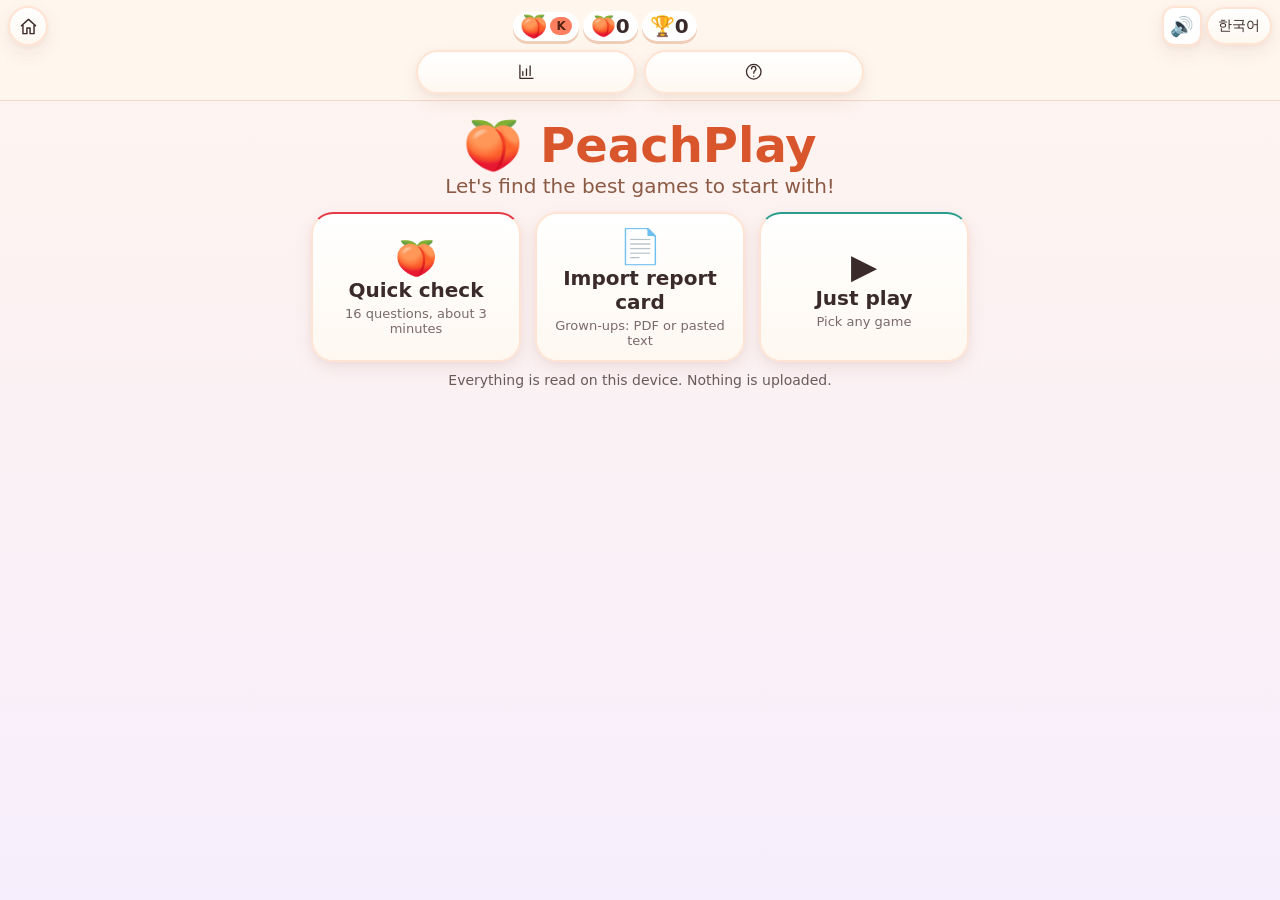
==== commit 1c3b6db1: "Update site (source commit a903ffcf99b1caf20bb865332d6d2e22595adc38)" ====
--- a/play/index.html
+++ b/play/index.html
@@ -53,6 +53,8 @@
 <link rel="stylesheet" href="phoneme.css">
 <link rel="stylesheet" href="habit.css">
 <link rel="stylesheet" href="homecard.css">
+<link rel="stylesheet" href="kid.css">
+<link rel="stylesheet" href="grown.css">
 </head>
 <body>
 <header>
@@ -146,6 +148,7 @@
 <script src="adaptive.js"></script>
 <script src="backup.js"></script>
 <script src="session-report.js"></script>
+<script src="shell-ui.js"></script>
 <script src="app.js"></script>
 <script src="print.js"></script>
 <script src="paper.js"></script>
--- a/play/a11y.css
+++ b/play/a11y.css
@@ -193,3 +193,12 @@
 #view:has(>.prompt):has(>.show):has(>.g3p-options):not(:has(>.opts.tiles,.g3e-stage))>.cheer{grid-row:2;align-self:end}
 #view:has(>.prompt):has(>.show):has(>.g3p-options):not(:has(>.opts.tiles,.g3e-stage))>.fact{grid-column:1;grid-row:3}
 }
+/* v4.70 — landscape K~2 leftovers: pair1to1 group gap and instruction; up to 3 word options side by side (days); writestarter tiles in 4 columns (inline style, so !important); coin pictures smaller (coins1 level 2). */
+@media(orientation:landscape) and (max-height:430px){
+#view .pair-board .pair-group{margin-bottom:14px}
+#view .pair-board .pair-instruction{font-size:17px;line-height:20px}
+#view:has(>.prompt):not(:has(>.show,>.canvaswrap,>.bboard,>.opts.tiles))>.opts.words:not(:has(>:nth-child(4))){flex-direction:row;flex-wrap:nowrap;justify-content:center;width:100%;gap:8px}
+#view:has(>.prompt):not(:has(>.show,>.canvaswrap,>.bboard,>.opts.tiles))>.opts.words:not(:has(>:nth-child(4)))>button{width:auto;flex:1 1 0;min-width:0}
+#view>.opts.tiles.ws-tiles{grid-template-columns:repeat(4,minmax(0,1fr))!important}
+#view>.show .coinsvg{width:min(64px,12dvh);height:auto}
+}
--- a/play/kid.css
+++ b/play/kid.css
@@ -0,0 +1,40 @@
+/* G: default light palette. Opt-in night, explorer and high contrast stay in theme.css/a11y.css. */
+body:not(.grown):not(.skin-explorer):not(.theme-dark):not(.theme-system):not(.high-contrast){
+ --bg:#fff4ee;--card:#fff;--ink:#4a3530;--peach:#ff7a52;--good:#176b50;
+ background:linear-gradient(180deg,#fff4ee,#f6eefc) fixed;min-height:100dvh;
+
+}
+.shell-icon{width:1.25em;height:1.25em;vertical-align:middle;flex:none;display:inline-block}
+.gi .shell-icon{width:1em;height:1em}
+body:not(.grown):not(.skin-explorer):not(.theme-dark):not(.theme-system):not(.high-contrast) :is(.big,.opt,.icon,.pill,.bubble,.stk,.round-reward){border-radius:22px;box-shadow:0 7px 18px #9a63521c,0 2px 5px #9a635210}
+body:not(.grown):not(.skin-explorer):not(.theme-dark):not(.theme-system):not(.high-contrast) :is(.next,.round-primary){background:#c94420;color:#fff;box-shadow:0 7px 18px #c9442026}
+body:not(.grown):not(.skin-explorer):not(.theme-dark):not(.theme-system):not(.high-contrast) #view :is(.home-primary .cont,.controw > .cont, #primarySurprise){background:#c94420;color:#fff;border-color:#ff7a52;text-shadow:none}
+body:not(.grown):not(.skin-explorer):not(.theme-dark):not(.theme-system):not(.high-contrast) #view :is(.home-primary .cont,.controw > .cont, #primarySurprise) small{color:#fff;text-shadow:none;font-weight:600}
+body:not(.grown):not(.skin-explorer):not(.theme-dark):not(.theme-system):not(.high-contrast) .stile{border-top-color:transparent;background:#fff;color:#4a3530}
+body:not(.grown) .stile .gi .shell-icon{padding:8px;box-sizing:content-box;border-radius:16px;background:#fff0e3;color:#93441b}
+body:not(.grown) .stile.read .shell-icon{background:#eee8ff;color:#6546a1}
+body:not(.grown) .stile.write .shell-icon{background:#def4ee;color:#256b5e}
+body:not(.grown) .stile.ss .shell-icon{background:#ffe6ed;color:#9a3757}
+body:not(.grown) .stile.sci .shell-icon{background:#e6f5df;color:#386e2b}
+body:not(.grown) .stile.life .shell-icon{background:#fff3ce;color:#785b19}
+body:not(.grown) .stile:is(.brain,.gifted,.create) .shell-icon{background:#e4efff;color:#365f97}
+body:not(.grown):not(.skin-explorer):not(.theme-dark):not(.theme-system):not(.high-contrast) #view .opt.ok{background:#e6f7ef;color:#18523c;border-color:#23845b;box-shadow:inset 0 0 0 3px #23845b,0 7px 16px #23845b20}
+body:not(.grown):not(.skin-explorer):not(.theme-dark):not(.theme-system):not(.high-contrast) .round-dot{border-color:#a53c20}
+body:not(.grown):not(.skin-explorer):not(.theme-dark):not(.theme-system):not(.high-contrast) .round-dot.done{background:#a53c20}
+body:not(.grown) :is(button,input,select,summary):focus-visible{outline:3px solid #2454aa;outline-offset:3px}
+/* Icon badges fit the existing tile box even on a small phone. */
+body:not(.grown) .stile .gi{line-height:1}
+@media(prefers-reduced-motion:reduce){.shell-icon{animation:none;transition:none}}
+
+/* Keep the established system font metrics; rounded cards provide the soft feel. */
+
+body:not(.grown):not(.skin-explorer):not(.theme-dark):not(.theme-system) .ver{color:#66554b}
+
+/* Keep navigation SVGs inside the original emoji's line box. */
+header .icon .shell-icon{width:1em;height:1em;display:block;margin:auto}
+
+body:is(.skin-explorer,.theme-dark,.theme-system) .gchip{background:var(--card);color:var(--ink);border-color:var(--theme-edge)}
+body:is(.skin-explorer,.theme-dark,.theme-system) .gchip.on{background:var(--theme-selected);border-color:var(--theme-accent);color:var(--ink)}
+
+body.grade-prek:not(.grown):not(.skin-explorer):not(.theme-dark):not(.theme-system) #surprise{background:#c94420;color:#fff;border-color:#ff7a52}
+body.grade-prek:not(.grown):not(.skin-explorer):not(.theme-dark):not(.theme-system) #surprise small{color:#fff}
--- a/play/grown.css
+++ b/play/grown.css
@@ -0,0 +1,62 @@
+/* E: every rule is scoped to grown-up screens; print reports keep their own stylesheet. */
+body.grown{--good:#176b50;--grown-bg:#fbf6f2;--grown-card:#fff;--grown-ink:#332a26;--grown-muted:#66554b;--grown-line:#efe2d9;--grown-accent:#c94a1f;--grown-link:#843418;--grown-control:#bda89a;--grown-soft:#fcf8f4;--bg:var(--grown-bg);--card:var(--grown-card);--ink:var(--grown-ink);--peach:var(--grown-accent);--theme-shell:var(--grown-ink);--theme-muted:var(--grown-muted);--theme-edge:var(--grown-line);--theme-heading:var(--grown-accent);--theme-mode:light;background:var(--grown-bg);color:var(--grown-ink);color-scheme:light;font-family:'Segoe UI','Malgun Gothic',system-ui,sans-serif;font-variant-numeric:tabular-nums}
+body.grown header{background:var(--grown-bg);border-bottom:1px solid var(--grown-line)}
+body.grown main{text-align:left;max-width:960px}
+body.grown .grown-meta{font-size:14px;color:var(--grown-muted);border-bottom:1px solid var(--grown-line);padding:12px 0;margin-bottom:16px}
+body.grown h1{font-family:Georgia,'Batang','AppleMyungjo',serif;font-size:clamp(24px,4vw,34px);line-height:1.3;color:var(--grown-ink);margin-bottom:20px}
+body.grown h2{font-size:20px;color:var(--grown-ink);margin:20px 0 12px}
+body.grown h3{font-size:17px}
+body.grown :is(.hc-card,.pref,.scorebox,.bpcard,details.gi,details.faq,.tile,.car,.sbar2){background:var(--grown-card);color:var(--grown-ink);border:1px solid var(--grown-line);border-radius:8px;box-shadow:none}
+body.grown :is(.hc-card,.scorebox,details.gi,details.faq){padding:16px;margin-block:14px}
+body.grown :is(.pill,.icon,.big,.chip,.next,.pref,button){border-radius:6px;box-shadow:none;text-shadow:none}
+body.grown :is(.pill,.big,.chip,.icon){background:var(--grown-card);color:var(--grown-link);border:1px solid var(--grown-control);font-size:16px;min-height:44px}
+body.grown :is(.next,#gschool){background:var(--grown-accent);color:#fff;border:1px solid var(--grown-accent);font-size:17px;min-height:44px;padding:10px 18px}
+body.grown :is(.tag,.note,.note2,.hint,.fact,.ver,.focus,.hc-row,.big small,.pref .ps,details.faq p){font-size:14px;line-height:1.6;color:var(--grown-muted);text-align:left}
+body.grown :is(table,.tablewrap){max-width:100%}
+body.grown table{width:100%;border-collapse:collapse;border-radius:6px;font-size:14px;padding:0;background:var(--grown-card);color:var(--grown-ink);box-shadow:none}
+body.grown :is(td,th){border-bottom:1px solid var(--grown-line);padding:10px 8px;vertical-align:top}
+body.grown th{font-weight:600;background:var(--grown-soft)}
+body.grown :is(input,textarea,select){background:var(--grown-card);color:var(--grown-ink);border:1px solid var(--grown-control);border-radius:6px;font-size:16px;min-height:44px;max-width:100%}
+body.grown :is(input,textarea)::placeholder{color:var(--grown-muted);opacity:1}
+body.grown :is(.tiles,.grown-kpis){display:grid;grid-template-columns:repeat(3,minmax(0,1fr));gap:0;background:var(--grown-card);border:1px solid var(--grown-line);border-radius:8px;margin:14px 0}
+body.grown :is(.tile,.grown-kpi){padding:12px 8px;text-align:center;border:0;border-right:1px solid var(--grown-line);min-width:0}
+body.grown :is(.tile b,.grown-kpi b){display:block;font-size:26px;color:var(--grown-accent)}
+body.grown :is(.tile span,.grown-kpi span){font-size:12px;color:var(--grown-muted)}
+body.grown .grown-meter{display:inline-block;width:56px;height:6px;background:var(--grown-line);border-radius:3px;overflow:hidden;margin-right:6px;vertical-align:middle}
+body.grown .grown-meter i{display:block;height:100%;background:#347658}
+body.grown .grown-status{display:inline-block;font-size:12px;border:1px solid #cbdcd0;border-radius:4px;padding:2px 5px;color:#28573f;background:#f0f7f2}
+body.grown .grown-status.practice{background:#fff2e9;color:var(--grown-link);border-color:#e2c9b6}
+body.grown summary{min-height:44px;cursor:pointer;align-content:center;font-size:16px}
+body.grown :is(button,input,textarea,select,summary):focus-visible{outline:3px solid #2454aa;outline-offset:3px}
+body.grown .form{justify-content:flex-start}
+body.grown .link{color:var(--grown-link);min-height:44px}
+body.grown .hero{display:none}
+body.grown .pref.on{border-color:var(--grown-accent)}
+@media(max-width:480px){body.grown main{padding-inline:12px}body.grown h1{font-size:25px}body.grown .hc-card{padding:12px}body.grown .pill{padding:10px}body.grown :is(td,th){padding:8px 5px}}
+@media(prefers-reduced-motion:reduce){body.grown *{animation:none!important;transition:none!important;scroll-behavior:auto!important}}
+
+body.grown.theme-dark{--good:#9de1da;--grown-bg:#101c2b;--grown-card:#203247;--grown-ink:#f0f5fa;--grown-muted:#c0cedc;--grown-line:#688298;--grown-accent:#ffbe9f;--grown-link:#ffbe9f;--grown-control:#688298;--grown-soft:#283d54;color-scheme:dark}
+body.grown.theme-dark :is(.next,#gschool){background:#ffbe9f;color:#332a26}
+@media(prefers-color-scheme:dark){body.grown.theme-system{--good:#9de1da;--grown-bg:#101c2b;--grown-card:#203247;--grown-ink:#f0f5fa;--grown-muted:#c0cedc;--grown-line:#688298;--grown-accent:#ffbe9f;--grown-link:#ffbe9f;--grown-control:#688298;--grown-soft:#283d54;color-scheme:dark}body.grown.theme-system :is(.next,#gschool){background:#ffbe9f;color:#332a26}}
+
+body.grown .tile small{display:block;font-size:12px;color:var(--grown-muted);margin-top:4px}
+
+body.grown .hchart text{fill:var(--grown-muted)}
+body.grown .kid{background:var(--grown-card);border:1px solid var(--grown-line);border-radius:8px;box-shadow:none}
+
+/* Text-bearing management controls must follow the paper/night surface too. */
+body.grown .grades label{background:var(--grown-card);color:var(--grown-ink);border-color:var(--grown-control);border-radius:6px}
+body.grown .grades label:has(input:checked){background:var(--grown-soft);border-color:var(--grown-accent)}
+body.grown .pw-num{background:var(--grown-card);color:var(--grown-ink);border-radius:6px}
+body.grown .pw-num.wrong{background:#fdecea;color:#843418}
+/* School results inject their styles when opened; scoped specificity keeps every tab in the report palette. */
+body.grown .sr-card{background:var(--grown-card);color:var(--grown-ink);border:1px solid var(--grown-line);border-radius:8px;box-shadow:none}
+body.grown :is(.sr-row,.sr-chips) button{background:var(--grown-card);color:var(--grown-ink);border-color:var(--grown-control);border-radius:6px}
+body.grown :is(.sr-row,.sr-chips) button[aria-pressed=true]{background:var(--grown-soft);border-color:var(--grown-accent)}
+body.grown .sr-today{background:var(--grown-soft);color:var(--grown-ink);border-radius:6px}
+body.grown .kn small{color:var(--grown-muted)}
+
+body.grown .fc-blist small{color:var(--grown-muted)}
+
+/* v4.72: pick star overlapped game names in narrow parent cards (results card); parent screens drop decorative emoji */
+body.grown .big.pick::before{content:none}
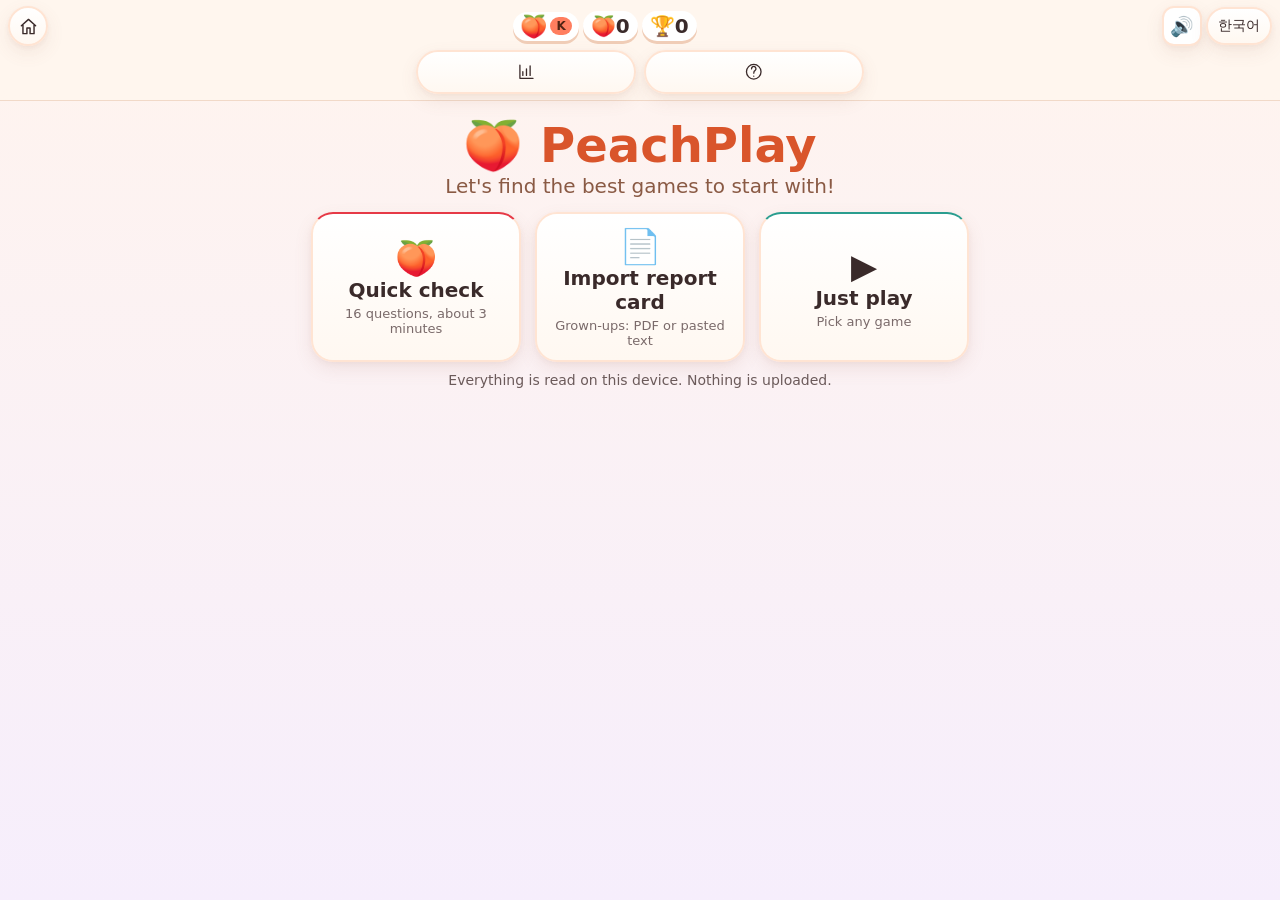
==== commit abb7acbf: "Update site (source commit a2ab027dd707f7d4c7c8bdfe1cfabf927a3dce6c)" ====
--- a/play/index.html
+++ b/play/index.html
@@ -149,6 +149,7 @@
 <script src="backup.js"></script>
 <script src="session-report.js"></script>
 <script src="shell-ui.js"></script>
+<script src="example.js"></script>
 <script src="app.js"></script>
 <script src="print.js"></script>
 <script src="paper.js"></script>
--- a/play/habit.css
+++ b/play/habit.css
@@ -1,4 +1,4 @@
-/* Today's 15 minutes (today.js) and the grown-up 1-minute check (fluency-check.js). One screen, no scrolling. */
+/* Today's 10 minutes (today.js) and the grown-up 1-minute check (fluency-check.js). One screen, no scrolling. */
 .hb-today{border-top-color:#f4a261}
 .hb-wrap,.fc-wrap{display:flex;flex-direction:column;align-items:center;gap:clamp(6px,1.6dvh,14px);max-width:640px;margin:0 auto}
 .hb-h,.fc-h{font-size:clamp(22px,4dvh,32px);margin:4px 0}
--- a/play/grown.css
+++ b/play/grown.css
@@ -25,7 +25,7 @@
 body.grown .grown-meter{display:inline-block;width:56px;height:6px;background:var(--grown-line);border-radius:3px;overflow:hidden;margin-right:6px;vertical-align:middle}
 body.grown .grown-meter i{display:block;height:100%;background:#347658}
 body.grown .grown-status{display:inline-block;font-size:12px;border:1px solid #cbdcd0;border-radius:4px;padding:2px 5px;color:#28573f;background:#f0f7f2}
-body.grown .grown-status.practice{background:#fff2e9;color:var(--grown-link);border-color:#e2c9b6}
+body.grown .grown-status.practice{background:#fff2e9;color:#843418;border-color:#e2c9b6}
 body.grown summary{min-height:44px;cursor:pointer;align-content:center;font-size:16px}
 body.grown :is(button,input,textarea,select,summary):focus-visible{outline:3px solid #2454aa;outline-offset:3px}
 body.grown .form{justify-content:flex-start}
@@ -60,3 +60,16 @@
 
 /* v4.72: pick star overlapped game names in narrow parent cards (results card); parent screens drop decorative emoji */
 body.grown .big.pick::before{content:none}
+
+/* Request 76: example path and next-result reminder. */
+body.example-mode header,body.example-mode #quickNav,body.example-mode .topnav{display:none}
+body.example-mode #sbar{visibility:hidden!important}
+body.example-mode #view{max-width:780px;margin:auto}
+.example-banner{position:sticky;top:0;z-index:5;background:#fff0dc;color:#593a25;border:1px solid #b87b45;padding:12px;border-radius:12px;font-weight:700;font-size:15px;line-height:1.5}
+#example .sr-card{padding:18px;margin:14px 0;background:var(--grown-card);border:1px solid var(--grown-control);border-radius:16px;text-align:left}
+#example h1{margin:18px 0 12px}#example h2{font-size:22px}#example table{width:100%}
+.example-actions{display:flex;flex-wrap:wrap;gap:12px;justify-content:center;margin:20px 0}
+#example .sr-tabs{display:flex;flex-wrap:wrap;gap:8px;margin:12px 0}
+#example .sr-tabs [aria-pressed=true]{outline:2px solid var(--grown-accent);outline-offset:1px;background:var(--grown-soft);font-weight:700}
+body.grown .wk-reminder{padding:14px;background:var(--grown-soft);border-left:4px solid var(--grown-control);line-height:1.6}
+body.grown .wk-overdue{background:#fff0dc;border-color:#955122;color:#593a25;font-weight:700}
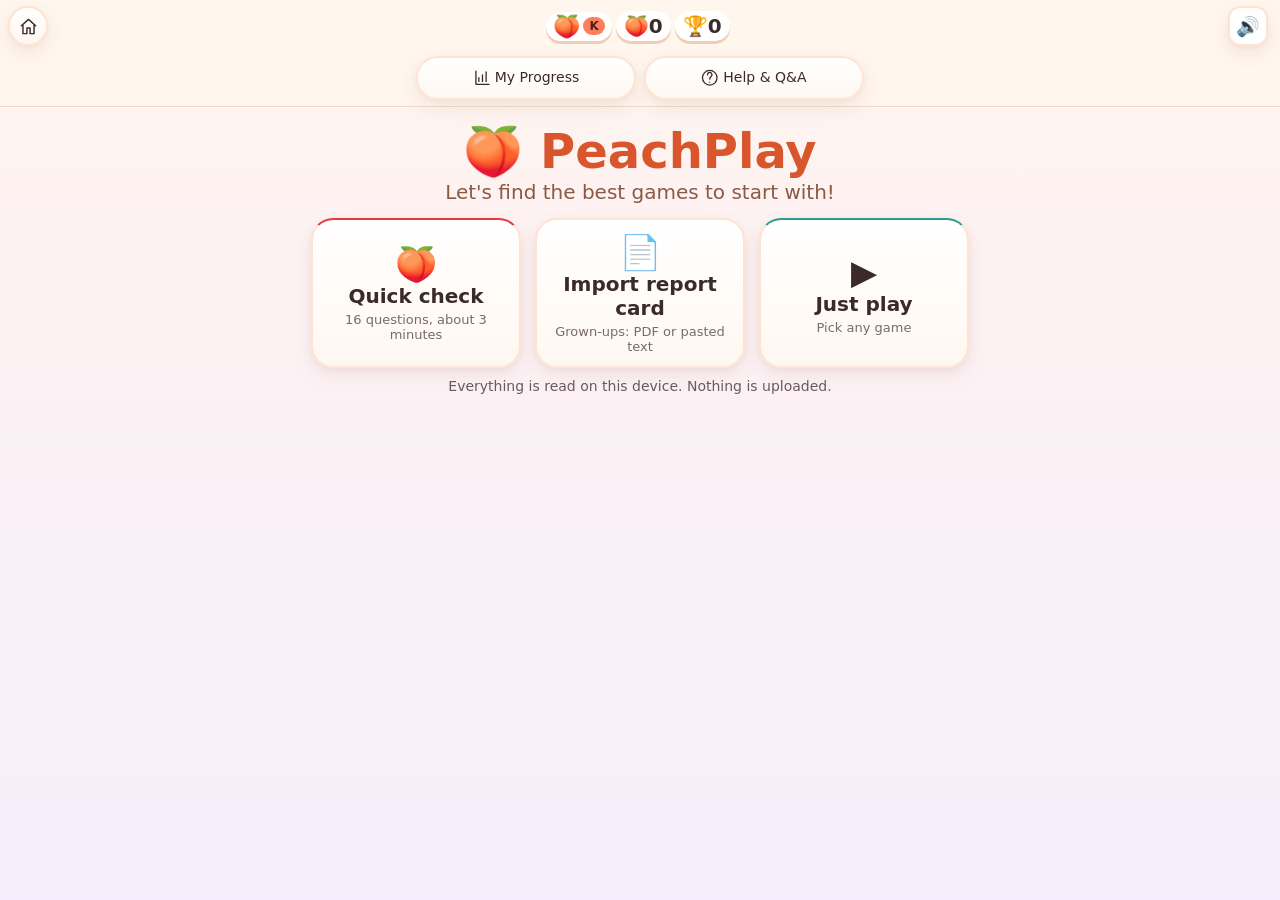
==== commit 92949146: "Update site (source commit 4a8ab1f36dc5031ad769d20b0f95b131b287fb7b)" ====
--- a/play/index.html
+++ b/play/index.html
@@ -40,6 +40,7 @@
 <link rel="stylesheet" href="a11y.css">
 <link rel="stylesheet" href="manip.css">
 <link rel="stylesheet" href="puzzle.css">
+<link rel="stylesheet" href="math-thinking.css">
 <link rel="stylesheet" href="dictionary.css">
 <link rel="stylesheet" href="print.css">
 <link rel="stylesheet" href="paper.css">
@@ -58,7 +59,7 @@
 </head>
 <body>
 <header>
-  <button id="homeBtn" class="icon" aria-label="Home">🏠</button>
+  <div class="hleft"><button id="backBtn" class="icon" aria-label="Back">←</button><button id="homeBtn" class="icon" aria-label="Home">🏠</button></div>
   <div class="hinfo"><button id="profBtn" class="chip" aria-label="Who is playing?">🍑</button><div id="peaches" aria-live="polite">🍑0</div><span id="cleanStreak" class="clean-streak" aria-live="polite" aria-atomic="true" hidden></span><button id="stkChip" class="chip" aria-label="Stickers">🏆0</button></div>
   <button id="muteBtn" class="icon" aria-label="Sound on/off">🔊</button>
   <button id="langBtn" class="pill">한국어</button>
@@ -126,7 +127,9 @@
 <script src="games1-sci.js"></script>
 <script src="world-data.js"></script>
 <script src="games1-ss.js"></script>
+<script src="puzzle-visuals.js"></script>
 <script src="games-puzzle.js"></script>
+<script src="math-thinking.js"></script>
 <script src="manip.js"></script>
 <script src="dictionary.js"></script>
 <script src="gradeP-data.js"></script>
@@ -151,6 +154,7 @@
 <script src="shell-ui.js"></script>
 <script src="example.js"></script>
 <script src="app.js"></script>
+<script src="nav.js"></script>
 <script src="print.js"></script>
 <script src="paper.js"></script>
 <script src="pwa.js"></script>
--- a/play/ui.css
+++ b/play/ui.css
@@ -602,3 +602,23 @@
 .filename{font-size:15px;color:var(--muted,#7a675c);word-break:break-all}
 .gi-games>summary{min-height:44px;display:flex;align-items:center;justify-content:center;font-weight:700;cursor:pointer}
 @media (orientation:landscape) and (max-height:430px){#view{padding-bottom:6px}#fact:empty,#cheer:empty{display:none}}  /* "play anyway" landscape: the game fits one screen */
+/* 11-04 user: English by default; the language choice lives in Settings, so the top-bar switch is hidden (still used by Settings and QA). */
+header #langBtn{display:none}
+/* 11-11 (user): picture analogies show each row as one pair with an arrow; "which one belongs" shows the group in one row. */
+.ag.ag-pairs{display:flex;flex-direction:column;align-items:center;gap:10px}
+.ag-row{display:flex;align-items:center;gap:8px;background:#fff1e3;border-radius:24px;padding:6px 10px}
+.ag-arrow{font-size:clamp(26px,8vw,38px);font-weight:800;color:var(--peach);line-height:1}
+.ag-pairs .ag-row:first-child .ag-arrow{animation:agpulse 1s ease-in-out 2}
+.ag-pairs .ag-row:last-child .ag-arrow{animation:agpulse 1s ease-in-out 2s 2}
+@keyframes agpulse{50%{transform:scale(1.35)}}
+.ag.ag-group{display:flex;gap:8px;background:#fff1e3;border:3px solid #f3c9a6;border-radius:24px;padding:8px 10px}
+.ag-group .ac{width:clamp(58px,18vw,88px);height:clamp(58px,18vw,88px)}
+@media (prefers-reduced-motion:reduce){.ag-arrow{animation:none!important}}
+body.calm .ag-arrow{animation:none!important}
+/* 11-11 (user: "아바" split as 아/바): Korean breaks only between words; a word longer than the box may still break. */
+.opt,.prompt,.show,.logictext{word-break:keep-all;overflow-wrap:break-word}
+.nowrap{white-space:nowrap}
+/* 11-11 (user): a back button next to Home, only when there is somewhere to go back to (nav.js). */
+header .hleft{display:flex;align-items:center;gap:4px}
+#backBtn{display:none;font-weight:800}
+body.can-back #backBtn{display:inline-flex;align-items:center;justify-content:center}
--- a/play/demo.css
+++ b/play/demo.css
@@ -2,8 +2,13 @@
 .demo-stage{margin:auto}.demo-material{display:flow-root;text-align:center;padding:22px 4px;min-width:min-content}
 .demo-material svg{max-height:28dvh;max-width:100%}
 .demo-options{display:grid;grid-template-columns:repeat(var(--demo-cols),minmax(min-content,1fr));gap:10px;justify-content:center;align-items:stretch;margin:12px 0}
-.demo-option{pointer-events:none;border:3px solid #dfd4c8;border-radius:20px;padding:8px;background:var(--card,#fff);font-size:clamp(20px,5vw,36px);overflow-wrap:anywhere}
+.demo-option{cursor:pointer;border:3px solid #dfd4c8;border-radius:20px;padding:8px;background:var(--card,#fff);font-size:clamp(20px,5vw,36px);overflow-wrap:anywhere}
 .demo-option svg{max-width:100%;max-height:19dvh}.demo-option .emo{font-size:clamp(28px,8vw,56px)}
 .demo-finger{position:absolute;font-size:38px;pointer-events:none;opacity:0;z-index:3}
 .demo-actions{display:flex;justify-content:center;gap:12px}.demo-actions button,#demoReset{min-height:44px;min-width:44px}
 .demo-actions .next{margin:0;font-size:20px}.demo-option .ol{font-size:16px}
+/* fix91: My turn glows like the manipulatives' next button (.m-next); still under reduced motion or Less motion. */
+.demo-actions #demoGo{box-shadow:0 0 0 4px #ffc078,0 5px 0 #0002;animation:demo-go 1.2s ease-in-out infinite alternate}
+@keyframes demo-go{to{box-shadow:0 0 0 8px #ffd8a8,0 5px 0 #0002}}
+@media (prefers-reduced-motion:reduce){.demo-actions #demoGo{animation:none}}
+body.calm .demo-actions #demoGo{animation:none}
--- a/play/manip.css
+++ b/play/manip.css
@@ -5,18 +5,26 @@
 .m-play .m-btn{min-width:44px;min-height:44px;padding:4px 8px;border:2px solid #c4cdd5;border-radius:12px;background:#fff;color:#273b4a;font-size:16px;line-height:1.15;touch-action:none;user-select:none}
 .m-play .m-btn:disabled{opacity:.45}
 .m-play .m-btn[aria-pressed="true"]{border-color:#1d4ed8;box-shadow:inset 0 0 0 1px #1d4ed8;background:#eaf1ff}
+.m-play .m-btn.m-next{border-color:#e8590c;background:#fff4e6;box-shadow:0 0 0 3px #ffc078;animation:m-next 1.2s ease-in-out infinite alternate}
+@keyframes m-next{to{box-shadow:0 0 0 6px #ffd8a8}}
+@media (prefers-reduced-motion:reduce){.m-play .m-btn.m-next{animation:none}}
 .m-play .m-btn:focus-visible{outline:3px solid #1d4ed8;outline-offset:2px}
-.m-play .m-modes,.m-play .m-footer{display:flex;gap:6px;justify-content:center}
+.m-play .m-modes,.m-play .m-footer{display:flex;gap:8px;justify-content:center}
 .m-play .m-modes>.m-btn,.m-play .m-footer>.m-btn{flex:1}
 .m-play .m-prompt{font-size:18px;line-height:1.2;min-height:44px;margin:0;display:flex;align-items:center;justify-content:center}
 .m-play .m-work{display:flex;flex-direction:column;align-items:center;justify-content:center;gap:4px;min-width:0}
 .m-play .m-meter{font-size:18px;font-weight:700;line-height:24px;min-height:24px}
-.m-play .m-tray,.m-play .m-tools{display:flex;justify-content:center;gap:6px;width:100%;flex-wrap:wrap}
+.m-play .m-tray,.m-play .m-tools{display:flex;justify-content:center;gap:8px;width:100%;flex-wrap:wrap}
 .m-play .m-tray>.m-btn{font-size:22px;padding:2px;min-width:44px}
 .m-play .m-tools>.m-btn{flex:1;max-width:150px}
 .m-play .m-tray>.m-btn>span{display:inline-flex;width:34px;height:34px;align-items:center;justify-content:center;border-radius:6px}
 .m-play .m-feedback{font-size:16px;line-height:1.2;min-height:58px;margin:0;display:flex;align-items:center;justify-content:center}
-.m-play .m-cubes{display:grid;grid-template-columns:repeat(5,44px);grid-template-rows:repeat(4,44px);gap:4px}
+.m-play .m-cubes{display:grid;grid-template-columns:repeat(5,44px);grid-template-rows:repeat(4,44px);gap:4px;position:relative}
+/* fix91: Level 1/2 goal drawn full size on the board: dashed outline over the cells, faint pattern in empty goal cells. */
+.m-play .m-cubes>.m-goal{position:absolute;left:-2px;top:-2px;width:calc(100% + 4px);height:calc(100% + 4px);pointer-events:none;z-index:3;overflow:visible}
+.m-play .m-cubes .m-ghost-mark{opacity:.45}
+/* fix91: a free-play idea's picture (🪁 kite) is shown big, not as a small sample at text size. */
+.m-play .m-topic-pic{font-size:38px;line-height:1;margin-left:6px}
 .m-play .m-cubes .m-btn{position:relative;background:var(--m-color);font-size:25px;padding:0}
 .m-play .m-cubes .m-btn[data-east="true"]::after{content:'';position:absolute;width:9px;height:10px;right:-7px;top:15px;background:#344958;z-index:1;pointer-events:none}
 .m-play .m-cubes .m-btn[data-south="true"]::before{content:'';position:absolute;width:10px;height:9px;bottom:-7px;left:15px;background:#344958;z-index:1;pointer-events:none}
@@ -25,7 +33,7 @@
 .m-play .m-grid{position:absolute;inset:0;display:grid;grid-template-columns:repeat(6,44px);grid-template-rows:repeat(4,44px)}
 .m-play .m-grid>.m-btn{border:1px dotted #34495840;border-radius:0;background:transparent;color:#34495866;padding:0}
 .m-play .m-tray svg{width:40px;height:40px;display:block}
-.m-play .m-columns{display:flex;width:100%;max-width:360px;gap:6px}
+.m-play .m-columns{display:flex;width:100%;max-width:360px;gap:8px}
 .m-play .m-columns>.m-btn{flex:1;display:flex;flex-direction:column;align-items:center;gap:6px;min-width:0;height:132px}
 .m-play .m-columns svg{width:72px;max-width:100%;height:72px;flex-shrink:0}
 .m-play .m-trades{display:grid;grid-template-columns:1fr 1fr;max-width:380px}
@@ -39,7 +47,7 @@
 .m-play .m-weights{display:grid;grid-template-columns:repeat(4,20px);gap:2px;min-height:40px;align-items:center}
 .m-play .m-weights i{font-style:normal;background:#d6c7ef;border:1px solid #344958;border-radius:4px;font-size:16px;height:20px}
 .m-play .m-letter-art{font-size:48px;display:flex;align-items:center;justify-content:center;height:116px}
-.m-play .m-slots{display:flex;gap:6px;margin-bottom:16px}
+.m-play .m-slots{display:flex;gap:8px;margin-bottom:16px}
 .m-play .m-slots>.m-btn{width:48px;height:60px;font-size:32px;border-bottom:4px solid #344958}
 .m-play .m-ghost{position:fixed;z-index:100;pointer-events:none;transform:translate(-50%,-110%);padding:8px;background:#eaf1ff;border:2px solid #1d4ed8;border-radius:12px;font-size:16px;max-width:180px}
 .m-play .m-fraction-model{display:flex;flex-direction:column;gap:8px;width:100%;max-width:300px;height:176px;justify-content:center}
@@ -56,6 +64,9 @@
 .m-play:has(.m-robot-board) .m-prompt{font-size:16px;min-height:38px}
 .m-play:has(.m-robot-board) .m-feedback{min-height:40px;font-size:14px}
 .m-play:has(.m-robot-board) .m-heading{font-size:18px}
+/* Placement cells and colored cubes must retain the same next-action cue as tools. */
+.m-play button.m-btn.m-next{border-color:#e8590c;background:#fff4e6;position:relative;z-index:2}
+body.calm .m-play .m-btn.m-next{animation:none}
 @media(min-height:740px){.m-play{gap:10px}.m-play .m-work{gap:12px}.m-play .m-prompt{min-height:52px}.m-play .m-feedback{min-height:44px}}
 /* Short landscape phones: the stacked workbench was 220-260px taller than the screen.
    Put the model, pieces and tools on the left and the heading, modes, prompt, feedback and footer on the right. */
@@ -77,3 +88,14 @@
  .m-play .m-work{gap:0}
  .m-play .m-cubes{gap:3px}
 }
+/* cbn93: color by number. Numbers on the cells, a number-to-color chart above, empty cells outside the picture. */
+.m-play .m-legend{display:flex;gap:10px;justify-content:center;font-size:20px;font-weight:700;line-height:28px}
+.m-play .m-legend>span{display:inline-flex;align-items:center;gap:4px}
+.m-play .m-legend i{display:inline-block;width:26px;height:26px;border-radius:6px;border:2px solid #344958}
+.m-play .m-cubes .m-off{display:block}
+.m-play .m-cubes.m-pic .m-btn{border:2px solid #344958}
+.m-play .m-cubes .m-num{font-size:24px;font-weight:800;color:#344958}
+.m-play .m-cubes.m-pic-done .m-btn{border-color:transparent}
+@media(orientation:landscape) and (max-height:370px){.m-play .m-legend{line-height:22px;font-size:17px}.m-play .m-legend i{width:20px;height:20px}}
+.m-play .m-legend .m-count{font-size:16px;margin-left:4px}
+@media(max-height:700px){.m-play .m-legend{line-height:24px;font-size:18px}.m-play .m-legend i{width:22px;height:22px}}
--- a/play/math-thinking.css
+++ b/play/math-thinking.css
@@ -0,0 +1,28 @@
+/* Kept local to optional math questions and their three picture/number answers. */
+#view:has(.mt-board) { gap: 4px; }
+#view:has(.mt-board) > .prompt { font-size: clamp(17px, 2.9dvh, 23px); line-height: 1.2; margin: 2px 0; }
+#view:has(.mt-board) > .show { margin: 0; padding: 0; min-height: 0; flex: 0 1 auto; }
+.mt-board { display: flex; flex-direction: column; align-items: center; justify-content: center; gap: 4px; max-height: 32dvh; color: #173c59; background: #fff; border-radius: 10px; font-size: clamp(16px, 3dvh, 24px); }
+.mt-row { display: flex; justify-content: center; align-items: center; gap: clamp(2px, 1vw, 8px); max-width: 100%; }
+.mt-board .z-grid { width: min(52vw, 26dvh, 230px); height: min(52vw, 26dvh, 230px); }
+.mt-row .z-grid { width: min(24vw, 18dvh, 150px); height: min(24vw, 18dvh, 150px); }
+.mt-board .z-cell svg { width: 95%; height: 95%; }
+.mt-empty { border: 2px dashed #426783; border-radius: 6px; display: inline-flex; align-items: center; justify-content: center; width: 32px; height: 36px; flex-shrink: 0; background: #f0f8fc; }
+.mt-tile { width: 100%; height: 100%; background: #4c91be; border: 1px solid #173c59; }
+.mt-turn { width: 46px; height: 46px; flex-shrink: 0; }
+.mt-scale { width: min(43vw, 26dvh, 190px); height: auto; }
+.mt-heavy { font-size: 22px; line-height: 1; }
+.mt-pan { display: inline-block; border-bottom: 3px solid #173c59; border-radius: 0 0 12px 12px; width: 45px; text-align: center; }
+.mt-hop { font-size: 18px; }.mt-hop-0 { color: #934a22; }.mt-hop-1 { color: #256b9a; }
+.mt-machine { background: #e1eff7; border: 2px solid #426783; border-radius: 7px; padding: 5px; white-space: nowrap; }
+.mt-array { width: min(31vw, 21dvh, 160px); height: min(31vw, 21dvh, 160px); }
+.mt-fold { position: relative; }.mt-fold::after { content: ''; position: absolute; top: 2px; bottom: 2px; right: 2px; width: calc(50% - 2px); background: #d1e3ef; border-left: 3px dashed #173c59; }
+.mt-unfold { font-size: 35px; }
+.mt-options { display: grid !important; grid-template-columns: repeat(3,minmax(0,1fr)); gap: 8px !important; }
+.mt-options .opt { padding: 5px !important; min-width: 0; min-height: 55px; }
+.mt-options svg { width: min(20vw, 12dvh, 95px); height: min(20vw, 12dvh, 95px); display: block; margin: auto; }
+.mt-options .mt-array { background: #fff; border-radius: 6px; }
+.mt-options .z-grid { width: min(20vw, 12dvh, 95px); height: min(20vw, 12dvh, 95px); margin: auto; }
+.mt-options .z-cell { font-size: clamp(10px, 2.8dvh, 17px); }
+.mt-options .z-number { font-size: 26px; }
+@media (max-width: 380px) { .mt-row .z-number { font-size: 19px; }.mt-hop { font-size: 14px; } }
--- a/play/gradeP.css
+++ b/play/gradeP.css
@@ -9,6 +9,9 @@
 .pk-scene > .pk-arrow { flex: 0 0 16px; width: 16px; height: 20px; }
 .pk-pattern { display: flex; justify-content: center; align-items: center; max-width: 400px; margin: auto; }
 .pk-pattern .pk-picture { width: 20%; height: 12dvh; }
+/* 11-11: patterns now show up to 7 pictures; they share the row instead of overflowing. */
+.pk-pattern .pk-picture { flex: 1 1 0; min-width: 0; max-width: 20%; }
+.pk-pattern > span { flex: 0 0 auto; font-size: clamp(34px, 6dvh, 60px); font-weight: 800; color: var(--peach, #f08a5d); }
 .pk-turn { display: flex; justify-content: space-around; }
 .pk-turn > div { position: relative; width: 48%; border: 2px solid #d9c8ae; border-radius: 8px; }
 .pk-turn .pk-picture + .pk-picture { width: 35%; position: absolute; bottom: 0; right: 0; }
--- a/play/gap3-inquiry.css
+++ b/play/gap3-inquiry.css
@@ -26,8 +26,8 @@
 .g3k-wonder .g3k-pic { font-size:clamp(30px,6dvh,52px); line-height:1.1; }
 .g3k-pair { display:flex; align-items:center; justify-content:center; gap:10px; }
 .g3k-pair>span { font-size:clamp(20px,4dvh,34px); }
-.g3k-card { flex-direction:column; width:clamp(120px,36vw,200px); height:clamp(92px,17dvh,140px); padding:4px; }
-.g3k-card .g3k-pic { font-size:clamp(22px,4.5dvh,38px); line-height:1.1; display:flex; flex-wrap:wrap; align-items:center; justify-content:center; flex:1; }
+.g3k-card { flex-direction:column; min-width:0; width:clamp(120px,36vw,200px); height:clamp(92px,17dvh,140px); padding:4px; }
+.g3k-card .g3k-pic { max-width:100%; overflow-wrap:anywhere; font-size:clamp(22px,4.5dvh,38px); line-height:1.1; display:block; text-align:center; flex:1; }
 .g3k-options .opt { display:flex; flex-direction:column; align-items:center; gap:2px; }
 .g3k-options .g3k-pic { font-size:clamp(30px,6dvh,50px); line-height:1.1; }
 .g3k-options .word { font-size:clamp(15px,2.4dvh,21px); }
--- a/play/kid.css
+++ b/play/kid.css
@@ -34,6 +34,44 @@
 header .icon .shell-icon{width:1em;height:1em;display:block;margin:auto}
 
 body:is(.skin-explorer,.theme-dark,.theme-system) .gchip{background:var(--card);color:var(--ink);border-color:var(--theme-edge)}
+
+/* Request 88: keep child actions at least 44px and separate command targets.
+   Spatial boards keep their own geometry; manipulative layouts belong to 85. */
+#view :is(.next,.opt.tile,.g3a-menu,.g3p-button),.bpcard .bpgo{min-height:44px!important}
+#view>.home-primary{margin-bottom:18px}
+@media(max-width:380px){#view>.home-hero{margin-bottom:8px}}
+body:not(.playing) header{row-gap:10px}
+.subject-group h2{margin-top:8px;margin-bottom:8px}
+#view>div:has(>#clr),#view>div:has(>#rrun),#view>div:has(>#sundo),#view>div:has(>#snew){display:flex;flex-wrap:wrap;justify-content:center;align-items:center;gap:8px}
+#view>div:has(>#rrun){margin-top:8px}
+#view .scatter{gap:8px}
+#view .scatter .obj{transform:none!important}
+#view .rp-word{margin-left:8px}
+#view .z-options{gap:8px!important;margin-top:8px!important}
+.bpmodes{gap:8px}
+.bpcard #bpnext{margin-right:8px}
+#view :is(.g3a-material,.g3a-topics,.g3a-choices,.g3a-bins,.g3a-collection,.g3p-material,.g3p-slots,.g3p-cards,.g3p-tools,.g3p-topics){gap:8px}
+#view .g3a-options,#view .g3p-options{gap:8px!important}
+#view .g3a-choices{flex-wrap:wrap}
+#view .g3a-choices>button{flex:1 1 90px;min-width:44px}
+#view .g3p-poem{display:flex;flex-direction:column;gap:8px}
+#view>.g3p-note{margin-top:8px;gap:8px}
+#view:has(>#nx)>.cheer{margin-bottom:12px}
+body:not(.muted):not(.voice-off) #view:has(.z-board)>.show.auto-say-host{margin-top:10px}
+/* A symbol plus its word can share a row instead of doubling every card. */
+#view .opts.words>.opt:has(>.num):has(>.word){display:flex;flex-direction:row;align-items:center;justify-content:center;gap:8px}
+#view>.opts.words:has(>.opt>.num):has(>.opt:nth-child(4)>.word){display:grid;grid-template-columns:repeat(2,minmax(0,1fr));width:100%;gap:8px}
+/* v4.88 tower: four picture+word options (86 added pictures to rhyme/compound) go 2×2 so a 360px phone fits. */
+#view>.opts.words:has(>.opt>.emo):has(>.opt:nth-child(4)>.word){display:grid;grid-template-columns:repeat(2,minmax(0,1fr));width:100%;gap:8px}
+/* Arrow and compass letter share a row; the word goes below (compass at 1280×720 overflowed by 7px). */
+#view .opt:has(>.num+small+.ol){display:grid;grid-template-columns:auto auto;justify-content:center;align-items:center;column-gap:6px}
+#view .opt:has(>.num+small+.ol)>.ol{grid-column:1/-1}
+/* Two short poems stay side by side: the 8px gap made 2×165px wrap at 360px. */
+#view .g3p-material>.g3p-poem{flex:1 1 140px;min-width:0}
+/* Keep four-step picture sequences in order while fitting a phone's width. */
+@media(max-width:600px){
+ #view>.show .mixrow:has(>.op~.op~.op){font-size:clamp(24px,7.5vw,32px)!important;gap:4px!important}
+}
 body:is(.skin-explorer,.theme-dark,.theme-system) .gchip.on{background:var(--theme-selected);border-color:var(--theme-accent);color:var(--ink)}
 
 body.grade-prek:not(.grown):not(.skin-explorer):not(.theme-dark):not(.theme-system) #surprise{background:#c94420;color:#fff;border-color:#ff7a52}
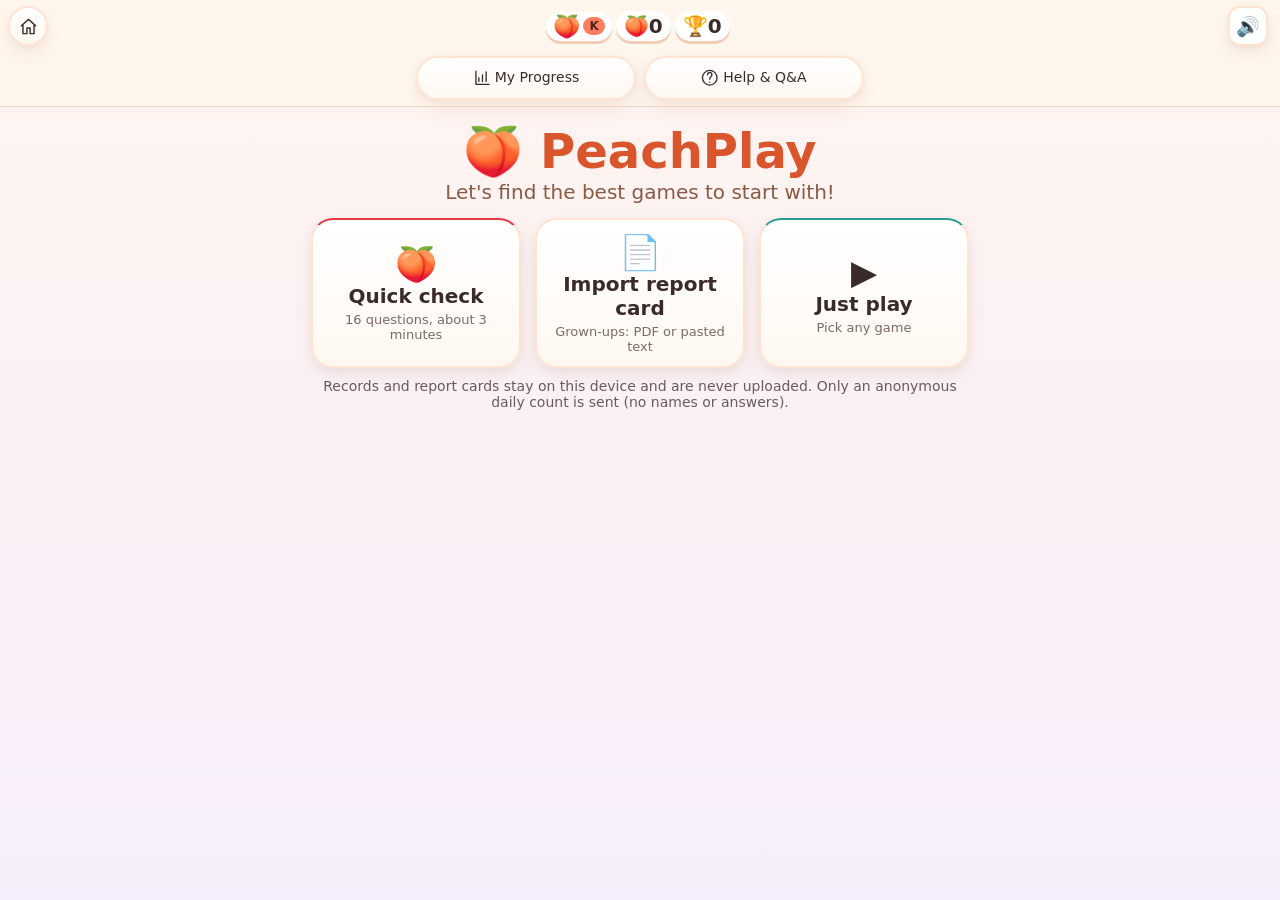
==== commit 084e0b45: "Update site (source commit d21bb7ac079ebc14445488b72364e01608fc1423)" ====
--- a/play/index.html
+++ b/play/index.html
@@ -59,12 +59,13 @@
 </head>
 <body>
 <header>
-  <div class="hleft"><button id="backBtn" class="icon" aria-label="Back">←</button><button id="homeBtn" class="icon" aria-label="Home">🏠</button></div>
+  <div class="hleft"><button id="backBtn" class="icon" aria-label="Back">←</button><button id="fwdBtn" class="icon" aria-label="Forward">→</button><button id="homeBtn" class="icon" aria-label="Home">🏠</button></div>
   <div class="hinfo"><button id="profBtn" class="chip" aria-label="Who is playing?">🍑</button><div id="peaches" aria-live="polite">🍑0</div><span id="cleanStreak" class="clean-streak" aria-live="polite" aria-atomic="true" hidden></span><button id="stkChip" class="chip" aria-label="Stickers">🏆0</button></div>
   <button id="muteBtn" class="icon" aria-label="Sound on/off">🔊</button>
   <button id="langBtn" class="pill">한국어</button>
   <nav id="hnav"><button id="navProg" class="pill">📈</button><button id="navFaq" class="pill">❓</button></nav>
 </header>
+<nav id="crumbs" aria-label="Where am I" hidden></nav>
 <div id="sbar" role="progressbar" aria-valuemin="0" aria-valuenow="0" aria-valuemax="10"><i></i></div>
 <main id="view"></main>
 <div id="rot" role="alert"><div class="rotbox"><div class="rotico">📱↻</div><p>Turn your phone upright<br><span>폰을 세로로 돌려 주세요</span></p><button id="rotok" class="pill">Play anyway · 그냥 하기</button></div></div>
@@ -146,6 +147,7 @@
 <script src="report-parse.js"></script>
 <script src="profile.js"></script>
 <script src="school-results.js"></script>
+<script src="iready-k.js"></script>
 <script src="faq.js"></script>
 <script src="profiles.js"></script>
 <script src="adaptive.js"></script>
--- a/play/ui.css
+++ b/play/ui.css
@@ -287,7 +287,8 @@
 .mxg{display:grid;grid-template-columns:repeat(var(--n),auto);gap:8px;justify-content:center}
 .mxc{display:flex;align-items:center;justify-content:center;width:clamp(58px,18vw,76px);height:clamp(58px,18vw,76px);background:#fff;border-radius:14px;box-shadow:0 3px 0 #f0cdb7}
 .mxc.q{background:#fff8f1;border:3px dashed var(--peach);color:var(--peach);font-size:34px;font-weight:800}
-.fig{display:block}
+.figs{display:inline-block;vertical-align:middle;overflow:visible}
+.rotdemo{display:flex;flex-direction:column;align-items:center;gap:clamp(6px,1.5dvh,14px);margin:0 auto}.rotview{width:calc(var(--side)*(var(--px) + 2px));height:calc(var(--side)*(var(--px) + 2px));display:grid;place-items:center}.rotspin{transition:transform .9s ease-in-out;display:grid;place-items:center}.rotbtns{display:flex;gap:18px}.rotbtn{width:clamp(48px,7dvh,64px);height:clamp(48px,7dvh,64px);border-radius:50%;border:0;background:#4cc9f0;color:#fff;font-size:clamp(26px,4dvh,36px);font-weight:900;box-shadow:0 4px 0 #2a9bbf;cursor:pointer;line-height:1}.rotbtn:active{transform:translateY(3px);box-shadow:0 1px 0 #2a9bbf}@media (prefers-reduced-motion:reduce){.rotspin{transition:none}}
 .rotg{display:grid;grid-template-columns:repeat(var(--w),var(--px));grid-template-rows:repeat(var(--h),var(--px));gap:2px}
 .rotg i,.rotg b{display:block;width:var(--px);height:var(--px);border-radius:4px}.rotg i{box-shadow:inset 0 4px 0 #fff6,inset 0 -4px 0 #0003}
 .logictext{font-size:clamp(20px,5.6vw,28px);font-weight:700;max-width:420px;margin:auto;line-height:1.45;background:#fff;border-radius:18px;padding:14px 18px;box-shadow:0 4px 0 #f0cdb7}
@@ -622,3 +623,104 @@
 header .hleft{display:flex;align-items:center;gap:4px}
 #backBtn{display:none;font-weight:800}
 body.can-back #backBtn{display:inline-flex;align-items:center;justify-content:center}
+#fwdBtn{display:none}
+body.can-fwd #fwdBtn{display:inline-flex;align-items:center;justify-content:center}
+/* 11-12 (user): where am I — Home › subject › game (grade), each step tappable; the previous question is one tap away. */
+#crumbs{display:flex;align-items:center;gap:2px;height:24px;padding:0 10px;font-size:13px;line-height:1;white-space:nowrap;overflow:hidden;color:#6b4a3a}
+#crumbs[hidden]{display:none}
+#crumbs button{background:none;border:0;margin:0;padding:3px 4px;min-height:24px;font:inherit;color:#9a4a22;text-decoration:underline;text-underline-offset:2px;cursor:pointer;flex:none}
+#crumbs .cr-sep{opacity:.55;flex:none}
+#crumbs .cr-here{padding:3px 4px;flex:none}
+#crumbs .cr-game{font-weight:700;flex:0 1 auto;min-width:0;overflow:hidden;text-overflow:ellipsis}
+#crumbs .cr-grade{flex:none;font-size:11px;background:#ffe3d3;border-radius:99px;padding:2px 6px;margin-left:2px}
+#crumbs .cr-prev{margin-left:auto;text-decoration:none;border:1px solid #e6c3ae;border-radius:99px;padding:2px 8px;background:#fff}
+body.has-crumbs #view:has(> .prompt){min-height:calc(100dvh - 96px)}   /* 11-12: the 24px trail row comes out of the game area so the game still fits one screen */
+/* 11-12: on short phones the trail costs height; flatten the header a little while it shows. */
+@media (max-height:700px){
+  body.has-crumbs header{padding-top:max(2px,env(safe-area-inset-top));padding-bottom:2px}
+  body.has-crumbs header .icon,body.has-crumbs #muteBtn{width:34px;height:34px;font-size:17px}
+  body.has-crumbs #crumbs{height:20px;font-size:12px}
+  body.has-crumbs #crumbs button,body.has-crumbs #crumbs .cr-here{min-height:20px;padding-top:1px;padding-bottom:1px}
+  body.has-crumbs #view:has(> .prompt){min-height:calc(100dvh - 80px)}
+}
+
+/* 11-12 (sample 57): cause-and-effect actions move once you look at them; still for reduced motion. */
+.cz-act{display:inline-block;position:relative;transform-origin:50% 80%;animation-duration:1.1s;animation-timing-function:ease-in-out;animation-iteration-count:4}
+.cz-act i{display:inline-block;font-style:normal;animation:czblow 1.1s ease-in-out 4}
+.cz-push{animation-name:czpush}.cz-up{animation-name:czup}.cz-down{animation-name:czdown}.cz-turn{animation-name:czturn}.cz-turnback{animation-name:czturnback}
+.cz-shake{animation-name:czshake}.cz-glow{animation-name:czglow}.cz-drip{animation-name:czdrip}.cz-flicker{animation-name:czglow;animation-duration:.6s;animation-iteration-count:7}
+.cz-hold{animation-name:czglow}.cz-drop{animation-name:czdrip}.cz-snip{animation-name:czturn}.cz-spread{animation-name:czspread}.cz-squeeze{animation-name:czsqueeze}
+.cz-out i{animation-name:czout}
+.cz-none{opacity:.85}
+.cz-none::after{content:'';position:absolute;inset:-6%;border:.08em solid #e03131;border-radius:50%;background:linear-gradient(135deg,transparent 46%,#e03131 46%,#e03131 54%,transparent 54%)}
+@keyframes czpush{50%{transform:translateX(.25em)}}
+@keyframes czup{50%{transform:translateY(-.22em)}}
+@keyframes czdown{50%{transform:translateY(.22em)}}
+@keyframes czturn{50%{transform:rotate(35deg)}}
+@keyframes czturnback{50%{transform:rotate(-35deg)}}
+@keyframes czshake{25%{transform:rotate(-18deg)}75%{transform:rotate(18deg)}}
+@keyframes czglow{50%{transform:scale(1.18)}}
+@keyframes czdrip{0%{transform:translateY(-.2em);opacity:.4}60%{transform:translateY(.15em);opacity:1}}
+@keyframes czspread{50%{transform:scaleX(1.3)}}
+@keyframes czsqueeze{50%{transform:scaleX(.7)}}
+@keyframes czblow{0%{transform:translateX(-.15em);opacity:.3}70%{transform:translateX(.3em);opacity:1}}
+@keyframes czout{0%{transform:translateX(0);opacity:1}70%{transform:translateX(.4em);opacity:.2}}
+@media (prefers-reduced-motion:reduce){.cz-act,.cz-act i{animation:none!important}}
+/* 11-13 (run-all: draw, compass, scene, mcubes, mclock overflowed 3-11px with the trail row):
+   wide screens put the trail inside the header's empty left space, so it takes no row;
+   on screens without the dots row, the hidden progress bar no longer keeps its 10px. */
+@media (min-width:900px){
+  #crumbs{position:fixed;top:0;left:100px;height:58px;max-width:calc(50vw - 260px);z-index:31;padding:0 4px;pointer-events:auto}
+  body.has-crumbs #view:has(> .prompt){min-height:calc(100dvh - 72px)}
+}
+body.has-crumbs:not(:has(#view > .prompt)) #sbar{display:none}
+@media (max-height:700px){body.has-crumbs #crumbs{height:18px}body.has-crumbs #crumbs button,body.has-crumbs #crumbs .cr-here{min-height:18px}}
+@media(max-height:700px){body.has-crumbs .scene{width:min(100%,440px,calc(26dvh * 1.25))}}   /* 11-13: room for the trail row */
+
+/* Follow the Book (bookway, 11-14): a picture-word book page. Read words fade with ✓, 👆 rests on the last word read. */
+.bw-book{display:flex;justify-content:center;gap:0;margin:0 auto;max-width:100%}
+.bw-page{display:grid;grid-template-columns:repeat(var(--bw-cols),1fr);gap:clamp(4px,1.2dvh,10px);padding:clamp(6px,1.4dvh,12px);background:#fffdf7;border:2px solid #b08968;border-radius:10px;box-shadow:0 2px 0 #d9c3a5}
+.bw-spread .bw-page:first-child{border-radius:10px 2px 2px 10px;border-right-width:1px}
+.bw-spread .bw-page:last-child{border-radius:2px 10px 10px 2px;border-left:3px double #b08968}
+.bw-cell{position:relative;display:flex;flex-direction:column;align-items:center;justify-content:center;min-width:clamp(54px,17vw,92px);padding:2px 4px;border-radius:8px;background:#fff}
+.bw-spread .bw-cell{min-width:clamp(46px,14vw,84px)}
+.bw-e{font-size:clamp(26px,6dvh,46px);line-height:1.1}
+.bw-w{font-size:clamp(12px,2.2dvh,17px);font-weight:700;color:#3d3a4b}
+.bw-read{opacity:.42}
+.bw-last{outline:3px solid #f59f00;outline-offset:-1px}
+.bw-f{position:absolute;right:-10px;top:-14px;font-size:clamp(20px,4dvh,30px);filter:drop-shadow(0 1px 1px #0004);animation:bw-tap 1.1s ease-in-out 4}
+.bw-ok{position:absolute;left:3px;top:1px;font-size:13px;color:#2b8a3e;font-weight:900}
+.bw-n{position:absolute;left:3px;top:1px;min-width:18px;height:18px;border-radius:9px;background:#1971c2;color:#fff;font-size:12px;font-weight:800;line-height:18px;text-align:center}
+.bw-nums .bw-ok{display:none}
+@keyframes bw-tap{50%{transform:translateY(-5px)}}
+@media (prefers-reduced-motion:reduce){.bw-f{animation:none}}
+
+/* panel fix 11-17 (서연 41·42·43·38·62·64): speaker buttons never cover pictures or wrap alone */
+/* prompts that are plain text + speaker buttons: text column + buttons on the right, so a button never drops to its own line */
+#view .prompt:not(:has(> :not(.say))){display:flex;align-items:center;justify-content:center;gap:4px}
+#view .prompt:not(:has(> :not(.say))) > .say{flex:none;margin-left:2px}
+/* caption box under a picture: replay button sits inside the box, not on the picture above */
+.show>*+.storytext{margin-top:8px;padding-right:44px}
+.show>*+.storytext .say.rd{top:calc(50% - 16px);right:6px}
+/* auto "read this" button moves into a trailing text box when there is one */
+.show .auto-cap{position:relative}
+body:not(.muted):not(.voice-off) .show .auto-cap{padding-right:44px!important}
+.show .auto-cap+.say.auto-show{top:auto;bottom:8px;right:6px}
+/* panel 11-17 (서연 64): a faint return mark at the end of the first line on every question — the same on every page, so it shows
+   the reading habit (end of a line → start of the next) without pointing at an answer */
+.bw-page{position:relative}
+.bw-page::after{content:'↵';position:absolute;right:1px;top:50%;transform:translateY(-50%);font-size:clamp(16px,3dvh,24px);font-weight:800;color:#b08968;pointer-events:none;line-height:1}
+
+/* i-Ready K section (11-20) */
+.irk-go{background:linear-gradient(135deg,#4361ee,#4cc9f0);color:#fff}
+.irk-go small{color:#eef6ff}
+.irk-bt{display:flex;flex-direction:column;align-items:flex-start;text-align:left;gap:2px}.irk-bt b{white-space:nowrap;font-size:clamp(20px,5.4vw,26px)}.irk-bt small{display:block;margin:0}
+.irk-sub{margin:18px 0 6px;text-align:left}
+.irk-area{background:var(--card,#fff);border-radius:18px;padding:10px 12px 12px;margin:10px 0;box-shadow:0 2px 0 rgba(0,0,0,.08)}
+.irk-area h3{display:flex;align-items:center;gap:10px;margin:0 0 6px;text-align:left}
+.irk-ic{font-size:30px;line-height:1}
+.irk-names{display:flex;flex-direction:column;flex:1;min-width:0}
+.irk-names b{font-size:clamp(18px,4.6vw,22px)}
+.irk-names small{font-size:12px;font-weight:500;opacity:.75}
+.irk-dot{margin-right:4px}
+@media (max-height:700px){.irk-pair:has(.irk-home){display:grid;grid-template-columns:1fr 1fr;gap:8px;align-items:stretch}.irk-pair:has(.irk-home)>.controw{margin:8px 0 4px;display:flex}.irk-pair:has(.irk-home) .big{flex-direction:column!important;align-items:flex-start;justify-content:center;padding:8px 10px!important;gap:4px!important;font-size:18px}.irk-pair:has(.irk-home) .gi{font-size:24px!important}.irk-pair .irk-bt b{font-size:18px;white-space:normal}.irk-pair .irk-bt small,.irk-pair .cont small{font-size:12px}.irk-pair:has(.irk-home) .cont{font-size:19px!important;white-space:nowrap}body:has(.irk-home) .home-hero{display:none}}
--- a/play/demo.css
+++ b/play/demo.css
@@ -12,3 +12,9 @@
 @keyframes demo-go{to{box-shadow:0 0 0 8px #ffd8a8,0 5px 0 #0002}}
 @media (prefers-reduced-motion:reduce){.demo-actions #demoGo{animation:none}}
 body.calm .demo-actions #demoGo{animation:none}
+/* panel 11-17: the example's result stays on screen after the tap */
+.demo-option.demo-picked{border-color:#2e9d5b;box-shadow:0 0 0 3px #2e9d5b55;position:relative}
+.demo-option.demo-picked::after{content:'✓';position:absolute;top:-10px;right:-8px;width:28px;height:28px;border-radius:50%;background:#2e9d5b;color:#fff;font-size:18px;font-weight:800;line-height:28px;text-align:center}
+.demo-material.demo-changed{animation:demoChanged .6s ease-out}
+@keyframes demoChanged{from{opacity:.35;transform:scale(.97)}to{opacity:1;transform:none}}
+@media (prefers-reduced-motion:reduce){.demo-material.demo-changed{animation:none}}
--- a/play/a11y.css
+++ b/play/a11y.css
@@ -202,3 +202,8 @@
 #view>.opts.tiles.ws-tiles{grid-template-columns:repeat(4,minmax(0,1fr))!important}
 #view>.show .coinsvg{width:min(64px,12dvh);height:auto}
 }
+/* 11-17 (user panel): the screen heading gets script focus as a reading start; it is not a control, so no box around the question. */
+#view .prompt[tabindex="-1"]:focus,#view h1[tabindex="-1"]:focus,#view .bphead[tabindex="-1"]:focus{outline:none}
+/* panel 11-17 (서연 60): the one-row chunk tiles touched both screen edges — keep an 8px margin, tiles shrink to 44px at most */
+#view .opts.tiles.onerow{width:min(460px,calc(100vw - 16px));gap:6px;justify-content:center;flex-wrap:nowrap}
+#view .opts.tiles.onerow .opt.tile{flex:0 1 54px;min-width:44px;padding-left:0;padding-right:0}
--- a/play/manip.css
+++ b/play/manip.css
@@ -97,5 +97,35 @@
 .m-play .m-cubes .m-num{font-size:24px;font-weight:800;color:#344958}
 .m-play .m-cubes.m-pic-done .m-btn{border-color:transparent}
 @media(orientation:landscape) and (max-height:370px){.m-play .m-legend{line-height:22px;font-size:17px}.m-play .m-legend i{width:20px;height:20px}}
+/* 11-16 (대표): color cards scattered on a floor instead of a row. */
+.m-play .m-floorrow{display:flex;align-items:center;gap:6px;width:100%;max-width:420px}
+.m-play .m-floorrow>.m-tools{width:auto;flex:0 0 auto}
+.m-play .m-floorrow>.m-tools>.m-btn{flex:none;padding:4px 6px}
+.m-play .m-floor{position:relative;flex:1;min-width:0;height:100px;border-radius:14px;background:repeating-linear-gradient(90deg,#f1e3c8 0 54px,#ead8b6 54px 56px);border:2px solid #d9c39a;box-shadow:inset 0 3px 6px #0000001a}
+.m-play .m-floor>.m-btn{position:absolute;transform:translate(-50%,-50%) rotate(var(--m-rot,0deg));width:46px;height:46px;min-width:0;padding:0;border:none;background:transparent;box-shadow:none}
+.m-play .m-floor>.m-btn>span{display:block;width:38px;height:32px;margin:auto;border-radius:6px;border:2px solid #344958;box-shadow:0 3px 0 #00000033}
+/* 11-17 (user panel, 65): the card in hand lifts clearly; other cards of the same color only get a thin ring. */
+.m-play .m-floor>.m-btn[aria-pressed="true"]{border:none;background:transparent;box-shadow:none}
+.m-play .m-floor>.m-btn[aria-pressed="true"]>span{outline:2px solid #1d4ed880;outline-offset:1px}
+.m-play .m-floor>.m-btn[data-held="true"]{z-index:3}
+.m-play .m-floor>.m-btn[data-held="true"]>span{outline:3px solid #1d4ed8;outline-offset:2px;transform:translateY(-10px) scale(1.3);box-shadow:0 14px 10px #00000040;transition:transform .15s}
+.m-play .m-floor>.m-btn.m-next{position:absolute;z-index:2;border:none;background:transparent;box-shadow:none;animation:none}
+.m-play .m-floor>.m-btn.m-next>span{outline:3px solid #e8590c;outline-offset:2px;animation:m-card 1.2s ease-in-out infinite alternate}
+@keyframes m-card{to{outline-offset:5px}}
+@media (prefers-reduced-motion:reduce){.m-play .m-floor>.m-btn.m-next>span{animation:none}}
+@media(max-height:700px){.m-play .m-floor{height:92px}}
+@media(orientation:landscape) and (max-height:430px){.m-play .m-floor{height:78px}}
 .m-play .m-legend .m-count{font-size:16px;margin-left:4px}
 @media(max-height:700px){.m-play .m-legend{line-height:24px;font-size:18px}.m-play .m-legend i{width:22px;height:22px}}
+/* panel 11-17 (서연 36): the color chart is the key clue — bigger chips that look like the numbered cells, each pointing to its cube */
+.m-play .m-legend{flex-wrap:wrap;row-gap:4px}
+.m-play .m-legend>span:not(.m-count){background:#fff;border:2px solid #d8cbb8;border-radius:12px;padding:3px 8px;gap:6px}
+.m-play .m-legend b{display:inline-flex;align-items:center;justify-content:center;width:34px;height:34px;border:2px solid #344958;border-radius:8px;font-size:22px;font-weight:800;color:#344958}
+.m-play .m-legend i{width:34px;height:34px;border-radius:8px;box-shadow:0 3px 0 #00000033}
+.m-play .m-legend>span:not(.m-count) b+i{margin-left:14px;position:relative}
+.m-play .m-legend>span:not(.m-count) b+i::before{content:'→';position:absolute;left:-17px;top:50%;transform:translateY(-50%);font-size:16px;color:#7a6a5a}
+@media(max-height:700px){.m-play .m-legend b{width:28px;height:28px;font-size:18px}.m-play .m-legend i{width:28px;height:28px}}
+@media(orientation:landscape) and (max-height:430px){.m-play .m-legend>span:not(.m-count){padding:1px 6px}.m-play .m-legend b{width:22px;height:22px;font-size:15px}.m-play .m-legend i{width:22px;height:22px}}
+@media(max-width:400px){.m-play .m-legend{gap:5px}.m-play .m-legend>span:not(.m-count){padding:2px 4px;gap:3px}.m-play .m-legend>span:not(.m-count) b+i{margin-left:0}.m-play .m-legend>span:not(.m-count) b+i::before{content:none}.m-play .m-legend b,.m-play .m-legend i{width:26px;height:26px}.m-play .m-legend b{font-size:18px}.m-play .m-legend .m-count{font-size:14px;margin-left:0}}
+/* short screens keep the old compact chart (the page must fit without scrolling) */
+@media(max-height:700px),(max-width:400px){.m-play .m-legend{gap:10px}.m-play .m-legend>span:not(.m-count){background:none;border:none;padding:0;gap:4px}.m-play .m-legend b{width:auto;height:auto;border:none;font-size:18px}.m-play .m-legend>span:not(.m-count) b+i{margin-left:0}.m-play .m-legend>span:not(.m-count) b+i::before{content:none}.m-play .m-legend i{width:24px;height:24px;border-radius:6px}.m-play .m-legend .m-count{font-size:16px;margin-left:4px}}
--- a/play/puzzle.css
+++ b/play/puzzle.css
@@ -39,3 +39,20 @@
 .z-cell.z-empty { background: #fff; outline: 2px dashed #e0703a; outline-offset: -3px; animation: zEmpty 1.4s ease-in-out infinite; }
 .z-cell.z-empty.z-drop { min-width: 0; min-height: 0; border-radius: 0; font-size: inherit; }
 @media (prefers-reduced-motion: reduce) { .z-cell.z-empty { animation: none; } }
+
+/* 11-12 (sample 58): picture clue cards instead of ≠; the number of right cards as green ticks. */
+.zt-wrap { display: flex; flex-direction: column; align-items: center; gap: 6px; }
+.zt-cards { display: flex; flex-wrap: wrap; justify-content: center; gap: 6px; max-width: 360px; }
+.zt-card { display: inline-flex; align-items: center; gap: 2px; padding: 4px 8px; border: 2px solid #d9c8ae; border-radius: 12px; background: #fff; font-size: clamp(22px, 6.5vw, 34px); line-height: 1; }
+.zt-peach { position: relative; display: inline-block; }
+.zt-no::after { content: ''; position: absolute; inset: -8%; border: .09em solid #e03131; border-radius: 50%; background: linear-gradient(135deg, transparent 45%, #e03131 45%, #e03131 55%, transparent 55%); }
+.zt-right { font-size: clamp(16px, 4.4vw, 21px); font-weight: 700; }
+.zt-tick { color: #2f9e44; font-size: 1.25em; margin-left: 2px; }
+.zt-zero { color: #c92a2a; font-size: 1.2em; }
+.zt-legend { font-size: clamp(12px, 3.4vw, 15px); opacity: .85; }
+.zt-legend .zt-card { font-size: 16px; padding: 1px 4px; border-width: 1px; border-radius: 8px; }
+/* panel 11-17 (서연 62): the friend pictures on the answer buttons were tiny */
+#view:has(.zt-wrap) .z-options .opt,#view:has(.zt-wrap) .z-options .z-number{font-size:clamp(34px,min(11vw,7dvh),60px)!important;line-height:1}
+#view:has(.zt-wrap) .z-options .opt{min-height:clamp(64px,12dvh,104px)!important}
+/* the card-row read-aloud sat right under the question's 🔊; it goes to the bottom right of the board instead */
+#view:has(.zt-wrap) .show .say.auto-show{top:auto;bottom:6px}
--- a/play/gradeP.css
+++ b/play/gradeP.css
@@ -16,6 +16,9 @@
 .pk-turn > div { position: relative; width: 48%; border: 2px solid #d9c8ae; border-radius: 8px; }
 .pk-turn .pk-picture + .pk-picture { width: 35%; position: absolute; bottom: 0; right: 0; }
 .pk-options { display: grid; grid-template-columns: 1fr 1fr; gap: 12px; }
+/* 11-12 (sample 55): on wide screens each 200px button sat at the left of its half, so one looked left and one centered. Keep the pair together in the middle. */
+.pk-options { max-width: 480px; margin-inline: auto; width: 100%; }
+.pk-options .opt { width: 100%; max-width: none; margin: 0; }
 .pk-options .opt { min-height: 84px; padding: 8px; }
 .pk-adult { font-size: 13px; line-height: 1.3; text-align: center; margin: 4px 0; }
 .pk-canvas { display: flex; justify-content: center; height: 8dvh; }
